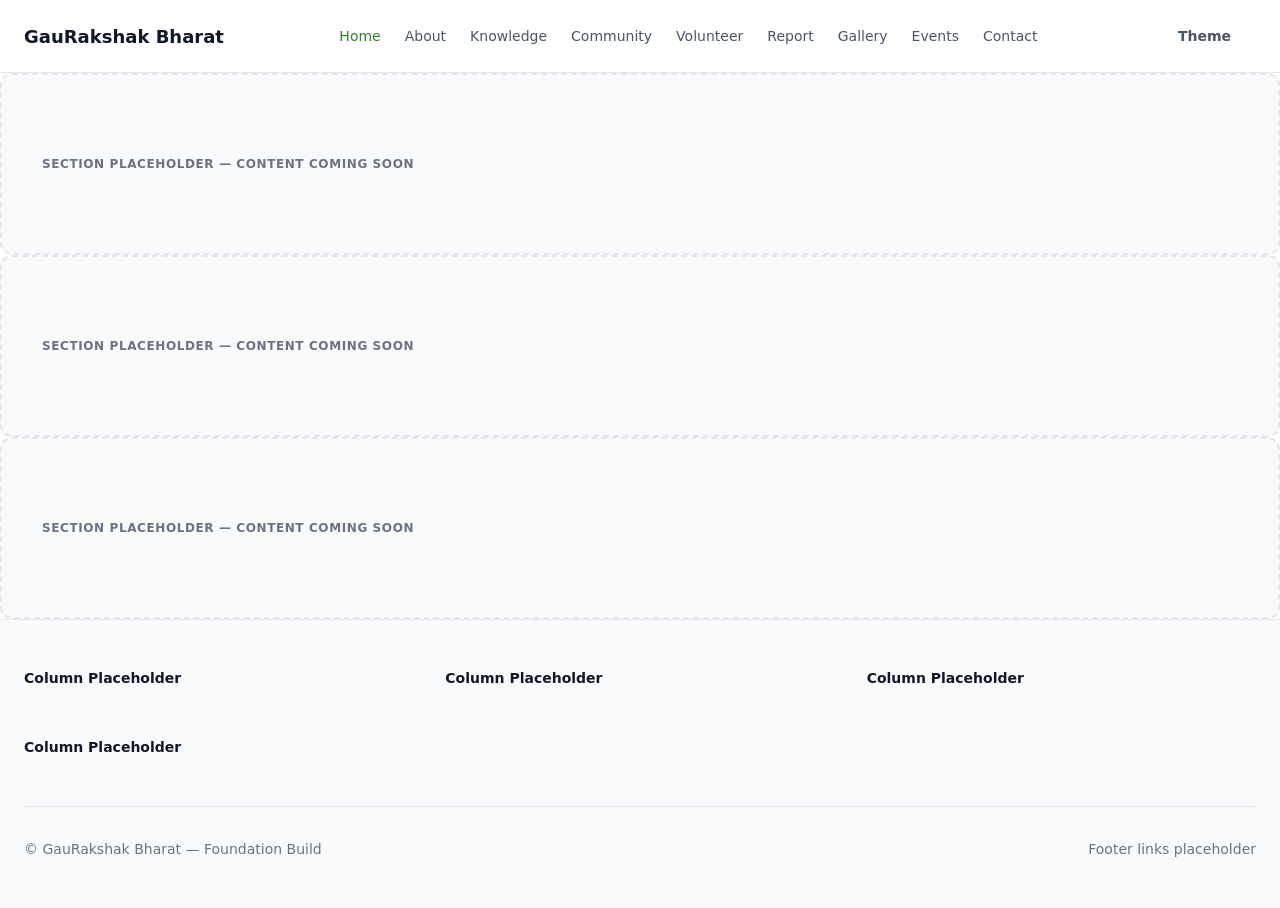
==== index.html @ 147551d5 "Initial project structure" ====
<!DOCTYPE html>
<html lang="en">
<head>
  <meta charset="UTF-8">
  <meta name="viewport" content="width=device-width, initial-scale=1.0">

  <!-- Primary SEO -->
  <title>GauRakshak Bharat — Cow Protection, Community &amp; Compassion</title>
  <meta name="description" content="GauRakshak Bharat is a community-driven initiative promoting cow protection, education, volunteer networks, rescue support, and environmental awareness across India.">
  <meta name="keywords" content="cow protection, gaushala, volunteer, community, rescue support, education, awareness, GauRakshak Bharat">
  <meta name="author" content="GauRakshak Bharat">
  <meta name="robots" content="index, follow">
  <link rel="canonical" href="https://gaurakshakbharat.org/">

  <!-- Open Graph -->
  <meta property="og:type" content="website">
  <meta property="og:title" content="GauRakshak Bharat — Cow Protection, Community &amp; Compassion">
  <meta property="og:description" content="Promoting compassion, education, lawful community support, and environmental awareness through cow protection and community building.">
  <meta property="og:url" content="https://gaurakshakbharat.org/">
  <meta property="og:site_name" content="GauRakshak Bharat">
  <meta property="og:locale" content="en_IN">

  <!-- Twitter Card -->
  <meta name="twitter:card" content="summary_large_image">
  <meta name="twitter:title" content="GauRakshak Bharat">
  <meta name="twitter:description" content="Cow protection, community building, volunteer networks, and education for a compassionate India.">

  <!-- Favicon Placeholder -->
  <link rel="icon" type="image/x-icon" href="assets/icons/favicon.ico">
  <link rel="apple-touch-icon" href="assets/icons/apple-touch-icon.png">

  <!-- Theme Color -->
  <meta name="theme-color" content="#4a9a38">

  <!-- Stylesheets — load in dependency order -->
  <link rel="stylesheet" href="css/variables.css">
  <link rel="stylesheet" href="css/style.css">
  <link rel="stylesheet" href="css/animations.css">
  <link rel="stylesheet" href="css/responsive.css">
</head>
<body>

  <!-- =============================================
       PAGE LOADER
       ============================================= -->
  <div id="page-loader" class="page-loader" role="status" aria-live="polite" aria-label="Page loading">
    <div class="page-loader__spinner" aria-hidden="true"></div>
    <span class="u-sr-only">Loading...</span>
  </div>

  <div class="page-wrapper">

    <!-- =============================================
         NAVBAR PLACEHOLDER
         Navigation links and branding added later
         ============================================= -->
    <header class="navbar" role="banner">
      <div class="container navbar__inner">

        <a href="index.html" class="navbar__brand" aria-label="GauRakshak Bharat — Home">
          GauRakshak Bharat
        </a>

        <nav class="navbar__nav" role="navigation" aria-label="Main navigation">
          <a href="index.html" class="navbar__link">Home</a>
          <a href="pages/about.html" class="navbar__link">About</a>
          <a href="pages/knowledge.html" class="navbar__link">Knowledge</a>
          <a href="pages/community.html" class="navbar__link">Community</a>
          <a href="pages/volunteer.html" class="navbar__link">Volunteer</a>
          <a href="pages/report.html" class="navbar__link">Report</a>
          <a href="pages/gallery.html" class="navbar__link">Gallery</a>
          <a href="pages/events.html" class="navbar__link">Events</a>
          <a href="pages/contact.html" class="navbar__link">Contact</a>
        </nav>

        <div class="navbar__actions">
          <button
            id="theme-toggle"
            class="btn btn--ghost"
            type="button"
            aria-label="Toggle dark mode"
            aria-pressed="false">
            Theme
          </button>
          <button
            class="navbar__toggle"
            type="button"
            aria-label="Toggle navigation menu"
            aria-expanded="false"
            aria-controls="main-nav">
            <span aria-hidden="true">☰</span>
          </button>
        </div>

      </div>
    </header>

    <!-- =============================================
         MAIN CONTENT
         Placeholder sections — content added later
         ============================================= -->
    <main id="main-content" class="main-content" role="main">

      <!-- Section Placeholder 01 -->
      <section
        class="section section--placeholder"
        id="section-01"
        aria-label="Section placeholder one"
        data-placeholder-label="Section Placeholder — Content Coming Soon">
      </section>

      <!-- Section Placeholder 02 -->
      <section
        class="section section--placeholder section--subtle"
        id="section-02"
        aria-label="Section placeholder two"
        data-placeholder-label="Section Placeholder — Content Coming Soon">
      </section>

      <!-- Section Placeholder 03 -->
      <section
        class="section section--placeholder"
        id="section-03"
        aria-label="Section placeholder three"
        data-placeholder-label="Section Placeholder — Content Coming Soon">
      </section>

    </main>

    <!-- =============================================
         FOOTER PLACEHOLDER
         Footer content and links added later
         ============================================= -->
    <footer class="footer" role="contentinfo">
      <div class="container footer__inner">

        <div class="footer__grid">
          <div class="footer__column" aria-label="Footer column placeholder one">
            <p class="footer__column-title">Column Placeholder</p>
          </div>
          <div class="footer__column" aria-label="Footer column placeholder two">
            <p class="footer__column-title">Column Placeholder</p>
          </div>
          <div class="footer__column" aria-label="Footer column placeholder three">
            <p class="footer__column-title">Column Placeholder</p>
          </div>
          <div class="footer__column" aria-label="Footer column placeholder four">
            <p class="footer__column-title">Column Placeholder</p>
          </div>
        </div>

        <div class="footer__bottom">
          <p>&copy; GauRakshak Bharat — Foundation Build</p>
          <p>Footer links placeholder</p>
        </div>

      </div>
    </footer>

  </div><!-- /.page-wrapper -->

  <!-- =============================================
       BACK TO TOP
       ============================================= -->
  <button
    id="back-to-top"
    class="back-to-top"
    type="button"
    aria-label="Back to top"
    title="Back to top">
    ↑
  </button>

  <!-- JavaScript — load in dependency order -->
  <script src="js/animations.js" defer></script>
  <script src="js/script.js" defer></script>
  <script src="js/ui.js" defer></script>

</body>
</html>
---- css/variables.css ----
/**
 * GauRakshak Bharat — Design Tokens
 * -----------------------------------
 * Central source of truth for colors, spacing, typography, and motion.
 * Update values here to theme the entire site consistently.
 */

:root {
  /* ============================================
     PRIMARY COLORS
     Core brand identity — earth, compassion, nature
     ============================================ */
  --color-primary-50: #f3f9f1;
  --color-primary-100: #e4f2df;
  --color-primary-200: #c8e5be;
  --color-primary-300: #9fd18f;
  --color-primary-400: #6fb85a;
  --color-primary-500: #4a9a38;
  --color-primary-600: #3a7c2c;
  --color-primary-700: #2f6325;
  --color-primary-800: #274f20;
  --color-primary-900: #1f401a;

  /* ============================================
     SECONDARY COLORS
     Supporting warmth — saffron, community, heritage
     ============================================ */
  --color-secondary-50: #fff8ed;
  --color-secondary-100: #ffefd4;
  --color-secondary-200: #ffdba8;
  --color-secondary-300: #ffc170;
  --color-secondary-400: #ff9f37;
  --color-secondary-500: #f5821f;
  --color-secondary-600: #d96512;
  --color-secondary-700: #b44d10;
  --color-secondary-800: #923d15;
  --color-secondary-900: #773415;

  /* ============================================
     ACCENT COLORS
     Highlights, CTAs, interactive emphasis
     ============================================ */
  --color-accent-50: #eefbf9;
  --color-accent-100: #d5f5f0;
  --color-accent-200: #aeeae1;
  --color-accent-300: #76d8cb;
  --color-accent-400: #3fbfb0;
  --color-accent-500: #24a396;
  --color-accent-600: #1b8279;
  --color-accent-700: #196863;
  --color-accent-800: #18534f;
  --color-accent-900: #174542;

  /* ============================================
     NEUTRAL COLORS
     Text, backgrounds, borders, surfaces
     ============================================ */
  --color-neutral-0: #ffffff;
  --color-neutral-50: #f9fafb;
  --color-neutral-100: #f3f4f6;
  --color-neutral-200: #e5e7eb;
  --color-neutral-300: #d1d5db;
  --color-neutral-400: #9ca3af;
  --color-neutral-500: #6b7280;
  --color-neutral-600: #4b5563;
  --color-neutral-700: #374151;
  --color-neutral-800: #1f2937;
  --color-neutral-900: #111827;
  --color-neutral-950: #0a0f14;

  /* ============================================
     SEMANTIC ALIASES (Light Theme)
     ============================================ */
  --color-bg: var(--color-neutral-0);
  --color-bg-subtle: var(--color-neutral-50);
  --color-bg-muted: var(--color-neutral-100);
  --color-surface: var(--color-neutral-0);
  --color-surface-elevated: var(--color-neutral-0);
  --color-text: var(--color-neutral-900);
  --color-text-muted: var(--color-neutral-600);
  --color-text-subtle: var(--color-neutral-500);
  --color-border: var(--color-neutral-200);
  --color-border-strong: var(--color-neutral-300);
  --color-link: var(--color-primary-600);
  --color-link-hover: var(--color-primary-700);

  /* ============================================
     SPACING VARIABLES
     Consistent rhythm across layout and components
     ============================================ */
  --space-0: 0;
  --space-1: 0.25rem;   /* 4px */
  --space-2: 0.5rem;    /* 8px */
  --space-3: 0.75rem;   /* 12px */
  --space-4: 1rem;      /* 16px */
  --space-5: 1.25rem;   /* 20px */
  --space-6: 1.5rem;    /* 24px */
  --space-8: 2rem;      /* 32px */
  --space-10: 2.5rem;   /* 40px */
  --space-12: 3rem;     /* 48px */
  --space-16: 4rem;     /* 64px */
  --space-20: 5rem;     /* 80px */
  --space-24: 6rem;     /* 96px */
  --space-32: 8rem;     /* 128px */

  /* Section vertical padding shorthand */
  --section-padding-y: var(--space-16);
  --section-padding-x: var(--space-6);

  /* ============================================
     BORDER RADIUS
     ============================================ */
  --radius-none: 0;
  --radius-sm: 0.25rem;   /* 4px */
  --radius-md: 0.5rem;    /* 8px */
  --radius-lg: 0.75rem;   /* 12px */
  --radius-xl: 1rem;      /* 16px */
  --radius-2xl: 1.5rem;   /* 24px */
  --radius-full: 9999px;

  /* ============================================
     SHADOWS
     ============================================ */
  --shadow-xs: 0 1px 2px 0 rgb(0 0 0 / 0.05);
  --shadow-sm: 0 1px 3px 0 rgb(0 0 0 / 0.1), 0 1px 2px -1px rgb(0 0 0 / 0.1);
  --shadow-md: 0 4px 6px -1px rgb(0 0 0 / 0.1), 0 2px 4px -2px rgb(0 0 0 / 0.1);
  --shadow-lg: 0 10px 15px -3px rgb(0 0 0 / 0.1), 0 4px 6px -4px rgb(0 0 0 / 0.1);
  --shadow-xl: 0 20px 25px -5px rgb(0 0 0 / 0.1), 0 8px 10px -6px rgb(0 0 0 / 0.1);
  --shadow-2xl: 0 25px 50px -12px rgb(0 0 0 / 0.25);
  --shadow-inner: inset 0 2px 4px 0 rgb(0 0 0 / 0.05);
  --shadow-glow-primary: 0 0 20px rgb(74 154 56 / 0.35);
  --shadow-glow-accent: 0 0 20px rgb(36 163 150 / 0.35);

  /* ============================================
     TRANSITIONS
     ============================================ */
  --transition-fast: 150ms ease;
  --transition-base: 250ms ease;
  --transition-slow: 400ms ease;
  --transition-slower: 600ms ease;
  --transition-bounce: 400ms cubic-bezier(0.34, 1.56, 0.64, 1);

  /* ============================================
     CONTAINER WIDTH
     ============================================ */
  --container-sm: 640px;
  --container-md: 768px;
  --container-lg: 1024px;
  --container-xl: 1280px;
  --container-2xl: 1440px;
  --container-max: var(--container-2xl);
  --container-padding: var(--space-6);

  /* ============================================
     TYPOGRAPHY SCALE
     ============================================ */
  --font-family-sans: "Segoe UI", system-ui, -apple-system, BlinkMacSystemFont, sans-serif;
  --font-family-serif: Georgia, "Times New Roman", serif;
  --font-family-mono: "Cascadia Code", "Consolas", monospace;

  --font-size-xs: 0.75rem;     /* 12px */
  --font-size-sm: 0.875rem;    /* 14px */
  --font-size-base: 1rem;      /* 16px */
  --font-size-lg: 1.125rem;    /* 18px */
  --font-size-xl: 1.25rem;     /* 20px */
  --font-size-2xl: 1.5rem;     /* 24px */
  --font-size-3xl: 1.875rem;   /* 30px */
  --font-size-4xl: 2.25rem;    /* 36px */
  --font-size-5xl: 3rem;       /* 48px */
  --font-size-6xl: 3.75rem;    /* 60px */

  --font-weight-normal: 400;
  --font-weight-medium: 500;
  --font-weight-semibold: 600;
  --font-weight-bold: 700;

  --line-height-tight: 1.25;
  --line-height-snug: 1.375;
  --line-height-normal: 1.5;
  --line-height-relaxed: 1.625;
  --line-height-loose: 2;

  --letter-spacing-tight: -0.025em;
  --letter-spacing-normal: 0;
  --letter-spacing-wide: 0.025em;
  --letter-spacing-wider: 0.05em;

  /* ============================================
     Z-INDEX SCALE
     ============================================ */
  --z-base: 0;
  --z-dropdown: 100;
  --z-sticky: 200;
  --z-fixed: 300;
  --z-modal-backdrop: 400;
  --z-modal: 500;
  --z-tooltip: 600;
  --z-loader: 900;

  /* ============================================
     GLASSMORPHISM
     ============================================ */
  --glass-bg: rgb(255 255 255 / 0.72);
  --glass-border: rgb(255 255 255 / 0.35);
  --glass-blur: 12px;
}

/* ============================================
   DARK THEME COLORS
   Applied via [data-theme="dark"] on <html>
   ============================================ */
[data-theme="dark"] {
  --color-bg: var(--color-neutral-950);
  --color-bg-subtle: var(--color-neutral-900);
  --color-bg-muted: var(--color-neutral-800);
  --color-surface: var(--color-neutral-900);
  --color-surface-elevated: var(--color-neutral-800);
  --color-text: var(--color-neutral-50);
  --color-text-muted: var(--color-neutral-400);
  --color-text-subtle: var(--color-neutral-500);
  --color-border: var(--color-neutral-700);
  --color-border-strong: var(--color-neutral-600);
  --color-link: var(--color-primary-400);
  --color-link-hover: var(--color-primary-300);

  --shadow-xs: 0 1px 2px 0 rgb(0 0 0 / 0.3);
  --shadow-sm: 0 1px 3px 0 rgb(0 0 0 / 0.4), 0 1px 2px -1px rgb(0 0 0 / 0.4);
  --shadow-md: 0 4px 6px -1px rgb(0 0 0 / 0.4), 0 2px 4px -2px rgb(0 0 0 / 0.4);
  --shadow-lg: 0 10px 15px -3px rgb(0 0 0 / 0.4), 0 4px 6px -4px rgb(0 0 0 / 0.4);
  --shadow-xl: 0 20px 25px -5px rgb(0 0 0 / 0.5), 0 8px 10px -6px rgb(0 0 0 / 0.5);
  --shadow-2xl: 0 25px 50px -12px rgb(0 0 0 / 0.6);

  --glass-bg: rgb(17 24 39 / 0.72);
  --glass-border: rgb(255 255 255 / 0.08);
}
---- css/style.css ----
/**
 * GauRakshak Bharat — Core Styles
 * ---------------------------------
 * Global layout, typography, components, and utility classes.
 * Depends on: variables.css
 */

/* ============================================
   GLOBAL RESET
   Modern, minimal reset for consistent baseline
   ============================================ */
*,
*::before,
*::after {
  box-sizing: border-box;
  margin: 0;
  padding: 0;
}

html {
  scroll-behavior: smooth;
  -webkit-text-size-adjust: 100%;
  text-size-adjust: 100%;
}

body {
  min-height: 100vh;
  overflow-x: hidden;
}

img,
picture,
video,
canvas,
svg {
  display: block;
  max-width: 100%;
  height: auto;
}

input,
button,
textarea,
select {
  font: inherit;
  color: inherit;
}

button {
  cursor: pointer;
  background: none;
  border: none;
}

a {
  color: var(--color-link);
  text-decoration: none;
  transition: color var(--transition-fast);
}

a:hover {
  color: var(--color-link-hover);
}

ul,
ol {
  list-style: none;
}

h1,
h2,
h3,
h4,
h5,
h6 {
  overflow-wrap: break-word;
}

p {
  overflow-wrap: break-word;
}

/* ============================================
   BODY STYLING
   ============================================ */
body {
  font-family: var(--font-family-sans);
  font-size: var(--font-size-base);
  font-weight: var(--font-weight-normal);
  line-height: var(--line-height-normal);
  color: var(--color-text);
  background-color: var(--color-bg);
  -webkit-font-smoothing: antialiased;
  -moz-osx-font-smoothing: grayscale;
}

/* Prevent scroll while page loader is active */
body.is-loading {
  overflow: hidden;
}

/* ============================================
   TYPOGRAPHY
   ============================================ */
h1,
.text-h1 {
  font-size: var(--font-size-5xl);
  font-weight: var(--font-weight-bold);
  line-height: var(--line-height-tight);
  letter-spacing: var(--letter-spacing-tight);
}

h2,
.text-h2 {
  font-size: var(--font-size-4xl);
  font-weight: var(--font-weight-bold);
  line-height: var(--line-height-tight);
}

h3,
.text-h3 {
  font-size: var(--font-size-3xl);
  font-weight: var(--font-weight-semibold);
  line-height: var(--line-height-snug);
}

h4,
.text-h4 {
  font-size: var(--font-size-2xl);
  font-weight: var(--font-weight-semibold);
  line-height: var(--line-height-snug);
}

h5,
.text-h5 {
  font-size: var(--font-size-xl);
  font-weight: var(--font-weight-medium);
  line-height: var(--line-height-normal);
}

h6,
.text-h6 {
  font-size: var(--font-size-lg);
  font-weight: var(--font-weight-medium);
  line-height: var(--line-height-normal);
}

.text-body {
  font-size: var(--font-size-base);
  line-height: var(--line-height-relaxed);
  color: var(--color-text-muted);
}

.text-small {
  font-size: var(--font-size-sm);
  line-height: var(--line-height-normal);
  color: var(--color-text-subtle);
}

.text-label {
  font-size: var(--font-size-xs);
  font-weight: var(--font-weight-semibold);
  letter-spacing: var(--letter-spacing-wider);
  text-transform: uppercase;
  color: var(--color-text-subtle);
}

/* ============================================
   BUTTONS
   Base button system — extend with modifiers
   ============================================ */
.btn {
  display: inline-flex;
  align-items: center;
  justify-content: center;
  gap: var(--space-2);
  padding: var(--space-3) var(--space-6);
  font-size: var(--font-size-sm);
  font-weight: var(--font-weight-semibold);
  line-height: 1;
  border-radius: var(--radius-lg);
  border: 1px solid transparent;
  transition:
    background-color var(--transition-base),
    color var(--transition-base),
    border-color var(--transition-base),
    box-shadow var(--transition-base),
    transform var(--transition-base);
  white-space: nowrap;
}

.btn:focus-visible {
  outline: 2px solid var(--color-accent-500);
  outline-offset: 2px;
}

.btn--primary {
  background-color: var(--color-primary-600);
  color: var(--color-neutral-0);
}

.btn--primary:hover {
  background-color: var(--color-primary-700);
}

.btn--secondary {
  background-color: var(--color-secondary-500);
  color: var(--color-neutral-0);
}

.btn--secondary:hover {
  background-color: var(--color-secondary-600);
}

.btn--outline {
  background-color: transparent;
  border-color: var(--color-border-strong);
  color: var(--color-text);
}

.btn--outline:hover {
  border-color: var(--color-primary-500);
  color: var(--color-primary-600);
}

.btn--ghost {
  background-color: transparent;
  color: var(--color-text-muted);
}

.btn--ghost:hover {
  background-color: var(--color-bg-muted);
  color: var(--color-text);
}

/* ============================================
   CONTAINERS
   ============================================ */
.container {
  width: 100%;
  max-width: var(--container-max);
  margin-inline: auto;
  padding-inline: var(--container-padding);
}

.container--sm {
  max-width: var(--container-sm);
}

.container--md {
  max-width: var(--container-md);
}

.container--lg {
  max-width: var(--container-lg);
}

.container--xl {
  max-width: var(--container-xl);
}

/* ============================================
   CARDS
   Structural card shell — content added later
   ============================================ */
.card {
  background-color: var(--color-surface);
  border: 1px solid var(--color-border);
  border-radius: var(--radius-xl);
  box-shadow: var(--shadow-sm);
  overflow: hidden;
  transition:
    box-shadow var(--transition-base),
    transform var(--transition-base),
    border-color var(--transition-base);
}

.card__body {
  padding: var(--space-6);
}

.card__header {
  padding: var(--space-6);
  padding-bottom: 0;
}

.card__footer {
  padding: var(--space-6);
  padding-top: 0;
}

/* ============================================
   GRID
   Flexible layout grid system
   ============================================ */
.grid {
  display: grid;
  gap: var(--space-6);
}

.grid--2 {
  grid-template-columns: repeat(2, 1fr);
}

.grid--3 {
  grid-template-columns: repeat(3, 1fr);
}

.grid--4 {
  grid-template-columns: repeat(4, 1fr);
}

.grid--auto {
  grid-template-columns: repeat(auto-fit, minmax(280px, 1fr));
}

/* ============================================
   UTILITY CLASSES
   ============================================ */

/* Display */
.u-hidden {
  display: none !important;
}

.u-block {
  display: block;
}

.u-flex {
  display: flex;
}

.u-inline-flex {
  display: inline-flex;
}

.u-grid {
  display: grid;
}

/* Flex helpers */
.u-flex-center {
  display: flex;
  align-items: center;
  justify-content: center;
}

.u-flex-between {
  display: flex;
  align-items: center;
  justify-content: space-between;
}

.u-flex-col {
  flex-direction: column;
}

/* Spacing */
.u-gap-2 { gap: var(--space-2); }
.u-gap-4 { gap: var(--space-4); }
.u-gap-6 { gap: var(--space-6); }
.u-gap-8 { gap: var(--space-8); }

.u-mt-4 { margin-top: var(--space-4); }
.u-mt-6 { margin-top: var(--space-6); }
.u-mt-8 { margin-top: var(--space-8); }
.u-mb-4 { margin-bottom: var(--space-4); }
.u-mb-6 { margin-bottom: var(--space-6); }
.u-mb-8 { margin-bottom: var(--space-8); }

.u-p-4 { padding: var(--space-4); }
.u-p-6 { padding: var(--space-6); }
.u-p-8 { padding: var(--space-8); }

/* Text alignment */
.u-text-center { text-align: center; }
.u-text-left { text-align: left; }
.u-text-right { text-align: right; }

/* Visibility */
.u-sr-only {
  position: absolute;
  width: 1px;
  height: 1px;
  padding: 0;
  margin: -1px;
  overflow: hidden;
  clip: rect(0, 0, 0, 0);
  white-space: nowrap;
  border: 0;
}

/* Width */
.u-w-full { width: 100%; }
.u-max-w-full { max-width: 100%; }

/* ============================================
   GLASSMORPHISM CLASSES
   ============================================ */
.glass {
  background: var(--glass-bg);
  backdrop-filter: blur(var(--glass-blur));
  -webkit-backdrop-filter: blur(var(--glass-blur));
  border: 1px solid var(--glass-border);
}

.glass--subtle {
  background: rgb(255 255 255 / 0.45);
  backdrop-filter: blur(8px);
  -webkit-backdrop-filter: blur(8px);
}

[data-theme="dark"] .glass--subtle {
  background: rgb(17 24 39 / 0.45);
}

.glass--strong {
  background: rgb(255 255 255 / 0.85);
  backdrop-filter: blur(16px);
  -webkit-backdrop-filter: blur(16px);
}

[data-theme="dark"] .glass--strong {
  background: rgb(17 24 39 / 0.85);
}

/* ============================================
   SECTION STYLING
   Reusable page section wrappers
   ============================================ */
.section {
  padding-block: var(--section-padding-y);
  padding-inline: var(--section-padding-x);
}

.section--subtle {
  background-color: var(--color-bg-subtle);
}

.section--muted {
  background-color: var(--color-bg-muted);
}

.section__header {
  margin-bottom: var(--space-10);
}

.section__title {
  margin-bottom: var(--space-4);
}

.section__subtitle {
  max-width: 640px;
  color: var(--color-text-muted);
}

/* Placeholder section — marks future content areas */
.section--placeholder {
  min-height: 120px;
  border: 2px dashed var(--color-border);
  border-radius: var(--radius-lg);
  background-color: var(--color-bg-subtle);
}

.section--placeholder::before {
  content: attr(data-placeholder-label);
  display: block;
  padding: var(--space-4);
  font-size: var(--font-size-xs);
  font-weight: var(--font-weight-semibold);
  letter-spacing: var(--letter-spacing-wider);
  text-transform: uppercase;
  color: var(--color-text-subtle);
}

/* ============================================
   NAVBAR PLACEHOLDER
   Structural shell — navigation content added later
   ============================================ */
.navbar {
  position: sticky;
  top: 0;
  z-index: var(--z-sticky);
  width: 100%;
  border-bottom: 1px solid var(--color-border);
  background-color: var(--color-surface);
}

.navbar__inner {
  display: flex;
  align-items: center;
  justify-content: space-between;
  min-height: 72px;
  gap: var(--space-4);
}

.navbar__brand {
  font-size: var(--font-size-lg);
  font-weight: var(--font-weight-bold);
  color: var(--color-text);
}

.navbar__nav {
  display: flex;
  align-items: center;
  gap: var(--space-6);
}

.navbar__link {
  font-size: var(--font-size-sm);
  font-weight: var(--font-weight-medium);
  color: var(--color-text-muted);
  transition: color var(--transition-fast);
}

.navbar__link:hover,
.navbar__link.is-active {
  color: var(--color-primary-600);
}

.navbar__actions {
  display: flex;
  align-items: center;
  gap: var(--space-3);
}

/* Mobile menu toggle — wired in ui.js later */
.navbar__toggle {
  display: none;
  padding: var(--space-2);
  border-radius: var(--radius-md);
  color: var(--color-text);
}

.navbar__toggle:hover {
  background-color: var(--color-bg-muted);
}

/* ============================================
   FOOTER PLACEHOLDER
   Structural shell — footer content added later
   ============================================ */
.footer {
  border-top: 1px solid var(--color-border);
  background-color: var(--color-bg-subtle);
  padding-block: var(--space-12);
}

.footer__inner {
  display: flex;
  flex-direction: column;
  gap: var(--space-8);
}

.footer__grid {
  display: grid;
  grid-template-columns: repeat(4, 1fr);
  gap: var(--space-8);
}

.footer__column-title {
  font-size: var(--font-size-sm);
  font-weight: var(--font-weight-semibold);
  margin-bottom: var(--space-4);
  color: var(--color-text);
}

.footer__link {
  display: block;
  font-size: var(--font-size-sm);
  color: var(--color-text-muted);
  padding-block: var(--space-1);
}

.footer__link:hover {
  color: var(--color-primary-600);
}

.footer__bottom {
  display: flex;
  align-items: center;
  justify-content: space-between;
  gap: var(--space-4);
  padding-top: var(--space-8);
  border-top: 1px solid var(--color-border);
  font-size: var(--font-size-sm);
  color: var(--color-text-subtle);
}

/* ============================================
   PAGE LOADER PLACEHOLDER
   ============================================ */
.page-loader {
  position: fixed;
  inset: 0;
  z-index: var(--z-loader);
  display: flex;
  align-items: center;
  justify-content: center;
  background-color: var(--color-bg);
  transition: opacity var(--transition-slow), visibility var(--transition-slow);
}

.page-loader.is-hidden {
  opacity: 0;
  visibility: hidden;
  pointer-events: none;
}

.page-loader__spinner {
  width: 40px;
  height: 40px;
  border: 3px solid var(--color-border);
  border-top-color: var(--color-primary-500);
  border-radius: var(--radius-full);
  animation: spin 0.8s linear infinite;
}

@keyframes spin {
  to {
    transform: rotate(360deg);
  }
}

/* ============================================
   BACK TO TOP PLACEHOLDER
   ============================================ */
.back-to-top {
  position: fixed;
  bottom: var(--space-6);
  right: var(--space-6);
  z-index: var(--z-fixed);
  display: flex;
  align-items: center;
  justify-content: center;
  width: 44px;
  height: 44px;
  border-radius: var(--radius-full);
  background-color: var(--color-primary-600);
  color: var(--color-neutral-0);
  box-shadow: var(--shadow-lg);
  opacity: 0;
  visibility: hidden;
  transform: translateY(12px);
  transition:
    opacity var(--transition-base),
    visibility var(--transition-base),
    transform var(--transition-base),
    background-color var(--transition-base);
}

.back-to-top.is-visible {
  opacity: 1;
  visibility: visible;
  transform: translateY(0);
}

.back-to-top:hover {
  background-color: var(--color-primary-700);
}

.back-to-top:focus-visible {
  outline: 2px solid var(--color-accent-500);
  outline-offset: 2px;
}

/* ============================================
   MAIN CONTENT WRAPPER
   ============================================ */
.main-content {
  flex: 1;
  width: 100%;
}

.page-wrapper {
  display: flex;
  flex-direction: column;
  min-height: 100vh;
}
---- css/animations.css ----
/**
 * GauRakshak Bharat — Animations
 * --------------------------------
 * Reusable keyframe animations and animation utility classes.
 * Use with [data-animate] attributes — wired in animations.js.
 */

/* ============================================
   KEYFRAME DEFINITIONS
   ============================================ */

/* Fade Up */
@keyframes fadeUp {
  from {
    opacity: 0;
    transform: translateY(24px);
  }
  to {
    opacity: 1;
    transform: translateY(0);
  }
}

/* Fade Down */
@keyframes fadeDown {
  from {
    opacity: 0;
    transform: translateY(-24px);
  }
  to {
    opacity: 1;
    transform: translateY(0);
  }
}

/* Fade Left */
@keyframes fadeLeft {
  from {
    opacity: 0;
    transform: translateX(24px);
  }
  to {
    opacity: 1;
    transform: translateX(0);
  }
}

/* Fade Right */
@keyframes fadeRight {
  from {
    opacity: 0;
    transform: translateX(-24px);
  }
  to {
    opacity: 1;
    transform: translateX(0);
  }
}

/* Scale */
@keyframes scaleIn {
  from {
    opacity: 0;
    transform: scale(0.85);
  }
  to {
    opacity: 1;
    transform: scale(1);
  }
}

/* Rotate */
@keyframes rotate {
  from {
    transform: rotate(0deg);
  }
  to {
    transform: rotate(360deg);
  }
}

/* Floating */
@keyframes floating {
  0%,
  100% {
    transform: translateY(0);
  }
  50% {
    transform: translateY(-10px);
  }
}

/* Pulse */
@keyframes pulse {
  0%,
  100% {
    opacity: 1;
    transform: scale(1);
  }
  50% {
    opacity: 0.85;
    transform: scale(1.04);
  }
}

/* Glow */
@keyframes glow {
  0%,
  100% {
    box-shadow: 0 0 5px rgb(74 154 56 / 0.3);
  }
  50% {
    box-shadow: 0 0 20px rgb(74 154 56 / 0.6), 0 0 40px rgb(74 154 56 / 0.2);
  }
}

/* Gradient Animation */
@keyframes gradientShift {
  0% {
    background-position: 0% 50%;
  }
  50% {
    background-position: 100% 50%;
  }
  100% {
    background-position: 0% 50%;
  }
}

/* Shimmer */
@keyframes shimmer {
  0% {
    background-position: -200% 0;
  }
  100% {
    background-position: 200% 0;
  }
}

/* Ripple */
@keyframes ripple {
  0% {
    transform: scale(0);
    opacity: 0.6;
  }
  100% {
    transform: scale(2.5);
    opacity: 0;
  }
}

/* Hero Animation — subtle entrance for future hero blocks */
@keyframes heroReveal {
  from {
    opacity: 0;
    transform: translateY(40px) scale(0.98);
  }
  to {
    opacity: 1;
    transform: translateY(0) scale(1);
  }
}

/* ============================================
   ANIMATION UTILITY CLASSES
   Apply directly or via data-animate attribute
   ============================================ */

.animate-fade-up {
  animation: fadeUp var(--transition-slower) ease forwards;
}

.animate-fade-down {
  animation: fadeDown var(--transition-slower) ease forwards;
}

.animate-fade-left {
  animation: fadeLeft var(--transition-slower) ease forwards;
}

.animate-fade-right {
  animation: fadeRight var(--transition-slower) ease forwards;
}

.animate-scale {
  animation: scaleIn var(--transition-slower) ease forwards;
}

.animate-rotate {
  animation: rotate 2s linear infinite;
}

.animate-floating {
  animation: floating 3s ease-in-out infinite;
}

.animate-pulse {
  animation: pulse 2s ease-in-out infinite;
}

.animate-glow {
  animation: glow 2s ease-in-out infinite;
}

.animate-gradient {
  background-size: 200% 200%;
  animation: gradientShift 4s ease infinite;
}

.animate-shimmer {
  background: linear-gradient(
    90deg,
    var(--color-bg-muted) 25%,
    var(--color-neutral-200) 50%,
    var(--color-bg-muted) 75%
  );
  background-size: 200% 100%;
  animation: shimmer 1.5s ease-in-out infinite;
}

.animate-hero {
  animation: heroReveal 0.8s ease forwards;
}

/* ============================================
   SCROLL-TRIGGERED STATE
   Elements start hidden; JS adds .is-visible
   ============================================ */
[data-animate] {
  opacity: 0;
}

[data-animate].is-visible {
  opacity: 1;
}

[data-animate="fade-up"].is-visible {
  animation: fadeUp var(--transition-slower) ease forwards;
}

[data-animate="fade-down"].is-visible {
  animation: fadeDown var(--transition-slower) ease forwards;
}

[data-animate="fade-left"].is-visible {
  animation: fadeLeft var(--transition-slower) ease forwards;
}

[data-animate="fade-right"].is-visible {
  animation: fadeRight var(--transition-slower) ease forwards;
}

[data-animate="scale"].is-visible {
  animation: scaleIn var(--transition-slower) ease forwards;
}

/* Stagger delay helpers */
[data-animate-delay="1"] { animation-delay: 0.1s; }
[data-animate-delay="2"] { animation-delay: 0.2s; }
[data-animate-delay="3"] { animation-delay: 0.3s; }
[data-animate-delay="4"] { animation-delay: 0.4s; }
[data-animate-delay="5"] { animation-delay: 0.5s; }

/* ============================================
   HOVER INTERACTIONS
   ============================================ */

/* Hover Lift */
.hover-lift {
  transition:
    transform var(--transition-base),
    box-shadow var(--transition-base);
}

.hover-lift:hover {
  transform: translateY(-4px);
  box-shadow: var(--shadow-lg);
}

/* Card Hover */
.card-hover {
  transition:
    transform var(--transition-base),
    box-shadow var(--transition-base),
    border-color var(--transition-base);
}

.card-hover:hover {
  transform: translateY(-6px);
  box-shadow: var(--shadow-xl);
  border-color: var(--color-primary-300);
}

/* Button Hover — enhanced lift and glow */
.btn-hover {
  position: relative;
  overflow: hidden;
  transition:
    transform var(--transition-base),
    box-shadow var(--transition-base);
}

.btn-hover:hover {
  transform: translateY(-2px);
  box-shadow: var(--shadow-glow-primary);
}

.btn-hover:active {
  transform: translateY(0);
}

/* Ripple effect container */
.ripple-container {
  position: relative;
  overflow: hidden;
}

.ripple-container .ripple-effect {
  position: absolute;
  border-radius: var(--radius-full);
  background-color: rgb(255 255 255 / 0.4);
  pointer-events: none;
  animation: ripple 0.6s ease-out forwards;
}

/* Reduced motion — respect user preferences */
@media (prefers-reduced-motion: reduce) {
  *,
  *::before,
  *::after {
    animation-duration: 0.01ms !important;
    animation-iteration-count: 1 !important;
    transition-duration: 0.01ms !important;
    scroll-behavior: auto !important;
  }

  [data-animate] {
    opacity: 1;
  }
}
---- css/responsive.css ----
/**
 * GauRakshak Bharat — Responsive Styles
 * ---------------------------------------
 * Breakpoint-specific layout adjustments.
 * Load after style.css. No horizontal scrolling.
 *
 * Breakpoints:
 *   Desktop      ≥ 1440px
 *   Laptop       1024px – 1439px
 *   Tablet       768px – 1023px
 *   Mobile       480px – 767px
 *   Small Mobile ≤ 479px
 */

/* ============================================
   GLOBAL OVERFLOW GUARD
   ============================================ */
html,
body {
  max-width: 100vw;
  overflow-x: hidden;
}

img,
video,
iframe,
table {
  max-width: 100%;
}

/* Prevent long words from causing horizontal scroll */
.container,
.section,
.navbar__inner,
.footer__inner {
  min-width: 0;
}

/* ============================================
   DESKTOP — Large screens (≥ 1440px)
   Default styles in style.css apply here.
   ============================================ */
@media (min-width: 1440px) {
  :root {
    --section-padding-y: var(--space-24);
    --container-padding: var(--space-8);
  }

  h1,
  .text-h1 {
    font-size: var(--font-size-6xl);
  }
}

/* ============================================
   LAPTOP — 1024px to 1439px
   ============================================ */
@media (max-width: 1439px) {
  :root {
    --section-padding-y: var(--space-16);
    --container-max: var(--container-xl);
  }

  .footer__grid {
    grid-template-columns: repeat(3, 1fr);
  }
}

@media (max-width: 1199px) {
  .grid--4 {
    grid-template-columns: repeat(3, 1fr);
  }
}

/* ============================================
   TABLET — 768px to 1023px
   ============================================ */
@media (max-width: 1023px) {
  :root {
    --section-padding-y: var(--space-12);
    --container-padding: var(--space-5);
  }

  h1,
  .text-h1 {
    font-size: var(--font-size-4xl);
  }

  h2,
  .text-h2 {
    font-size: var(--font-size-3xl);
  }

  /* Grid collapses to 2 columns */
  .grid--3,
  .grid--4 {
    grid-template-columns: repeat(2, 1fr);
  }

  .footer__grid {
    grid-template-columns: repeat(2, 1fr);
  }

  /* Navbar — show mobile toggle, hide desktop nav */
  .navbar__toggle {
    display: flex;
  }

  .navbar__nav {
    display: none;
  }

  .navbar__nav.is-open {
    display: flex;
    flex-direction: column;
    position: absolute;
    top: 100%;
    left: 0;
    right: 0;
    padding: var(--space-4) var(--space-6);
    background-color: var(--color-surface);
    border-bottom: 1px solid var(--color-border);
    box-shadow: var(--shadow-md);
  }
}

/* ============================================
   MOBILE — 480px to 767px
   ============================================ */
@media (max-width: 767px) {
  :root {
    --section-padding-y: var(--space-10);
    --container-padding: var(--space-4);
  }

  h1,
  .text-h1 {
    font-size: var(--font-size-3xl);
  }

  h2,
  .text-h2 {
    font-size: var(--font-size-2xl);
  }

  h3,
  .text-h3 {
    font-size: var(--font-size-xl);
  }

  /* All grids collapse to single column */
  .grid--2,
  .grid--3,
  .grid--4,
  .grid--auto {
    grid-template-columns: 1fr;
  }

  .footer__grid {
    grid-template-columns: 1fr;
    gap: var(--space-6);
  }

  .footer__bottom {
    flex-direction: column;
    align-items: flex-start;
    text-align: left;
  }

  .navbar__inner {
    min-height: 64px;
  }

  .navbar__actions .btn {
    display: none;
  }

  .back-to-top {
    bottom: var(--space-4);
    right: var(--space-4);
    width: 40px;
    height: 40px;
  }

  .section__header {
    margin-bottom: var(--space-6);
  }
}

/* ============================================
   SMALL MOBILE — ≤ 479px
   ============================================ */
@media (max-width: 479px) {
  :root {
    --section-padding-y: var(--space-8);
    --container-padding: var(--space-3);
    --font-size-base: 0.9375rem; /* 15px — slightly smaller for tiny screens */
  }

  h1,
  .text-h1 {
    font-size: var(--font-size-2xl);
  }

  .btn {
    width: 100%;
    justify-content: center;
  }

  .navbar__brand {
    font-size: var(--font-size-base);
  }

  .card__body,
  .card__header,
  .card__footer {
    padding: var(--space-4);
  }

  .section--placeholder {
    min-height: 80px;
  }
}

/* ============================================
   TOUCH DEVICE OPTIMIZATIONS
   ============================================ */
@media (hover: none) and (pointer: coarse) {
  .hover-lift:hover,
  .card-hover:hover,
  .btn-hover:hover {
    transform: none;
  }

  .btn,
  .navbar__link,
  .footer__link {
    min-height: 44px;
    display: inline-flex;
    align-items: center;
  }
}

/* ============================================
   LANDSCAPE MOBILE
   ============================================ */
@media (max-height: 500px) and (orientation: landscape) {
  :root {
    --section-padding-y: var(--space-8);
  }

  .navbar__inner {
    min-height: 56px;
  }
}
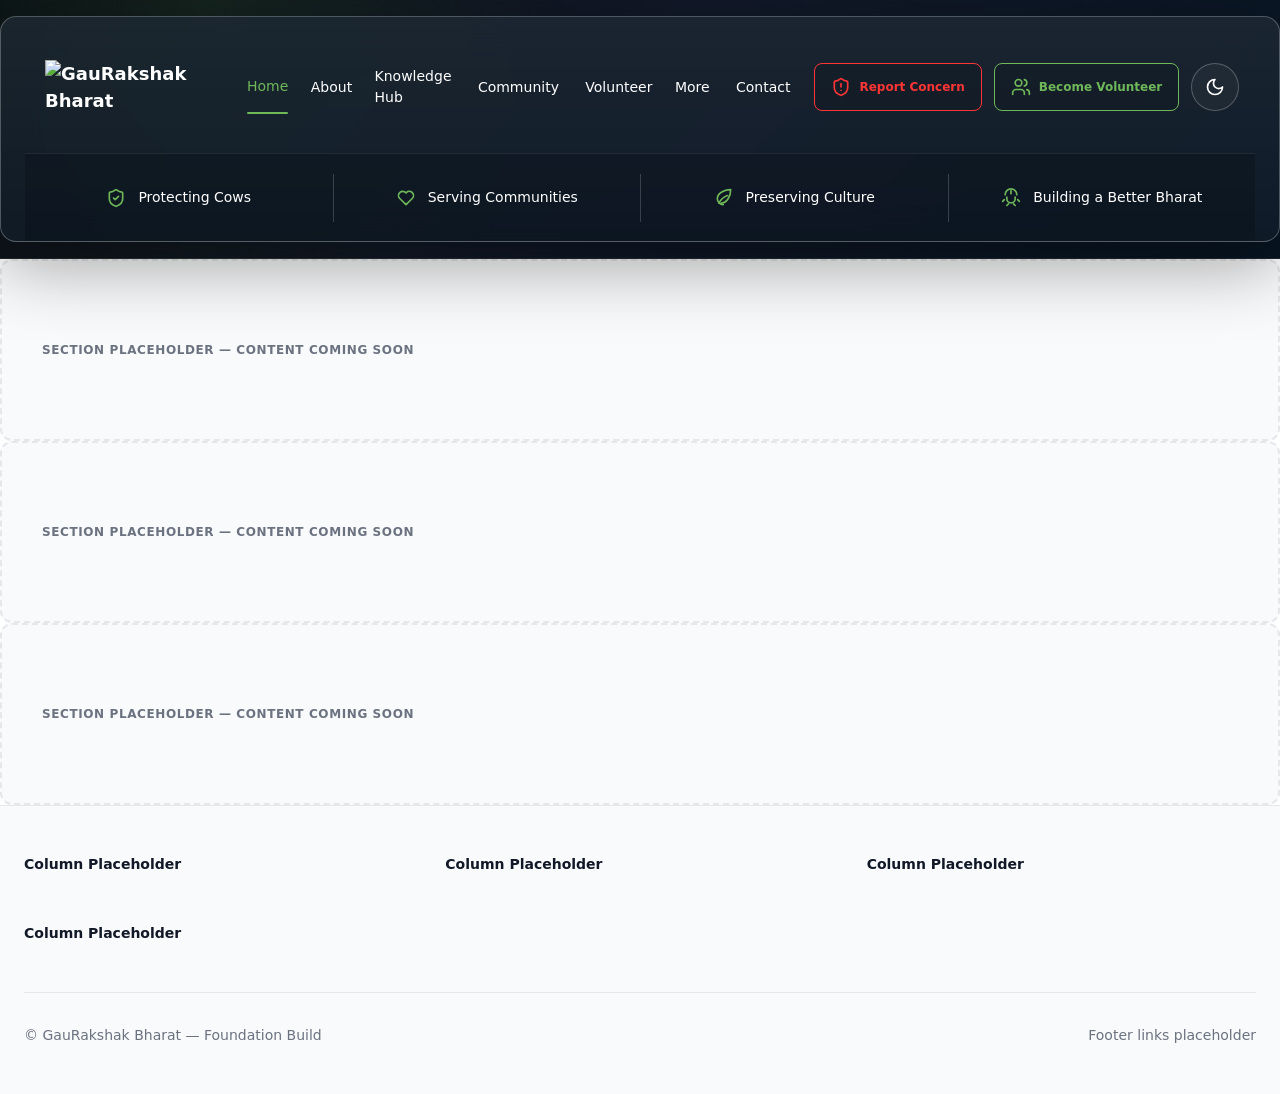
==== commit acf76668: "Navbar implementation progress and updated official logos" ====
--- a/index.html
+++ b/index.html
@@ -51,47 +51,142 @@
   <div class="page-wrapper">
 
     <!-- =============================================
-         NAVBAR PLACEHOLDER
-         Navigation links and branding added later
+         HOMEPAGE NAVIGATION
          ============================================= -->
     <header class="navbar" role="banner">
-      <div class="container navbar__inner">
-
-        <a href="index.html" class="navbar__brand" aria-label="GauRakshak Bharat — Home">
-          GauRakshak Bharat
-        </a>
-
-        <nav class="navbar__nav" role="navigation" aria-label="Main navigation">
-          <a href="index.html" class="navbar__link">Home</a>
-          <a href="pages/about.html" class="navbar__link">About</a>
-          <a href="pages/knowledge.html" class="navbar__link">Knowledge</a>
-          <a href="pages/community.html" class="navbar__link">Community</a>
-          <a href="pages/volunteer.html" class="navbar__link">Volunteer</a>
-          <a href="pages/report.html" class="navbar__link">Report</a>
-          <a href="pages/gallery.html" class="navbar__link">Gallery</a>
-          <a href="pages/events.html" class="navbar__link">Events</a>
-          <a href="pages/contact.html" class="navbar__link">Contact</a>
-        </nav>
-
-        <div class="navbar__actions">
-          <button
-            id="theme-toggle"
-            class="btn btn--ghost"
-            type="button"
-            aria-label="Toggle dark mode"
-            aria-pressed="false">
-            Theme
-          </button>
+      <div class="container navbar__shell">
+        <div class="navbar__inner">
           <button
             class="navbar__toggle"
             type="button"
-            aria-label="Toggle navigation menu"
+            aria-label="Open navigation menu"
             aria-expanded="false"
-            aria-controls="main-nav">
-            <span aria-hidden="true">☰</span>
+            aria-controls="mobile-nav">
+            <svg class="icon" viewBox="0 0 24 24" aria-hidden="true">
+              <path d="M4 6h16M4 12h16M4 18h16"></path>
+            </svg>
           </button>
-        </div>
-
+
+        <a href="index.html" class="navbar__brand" aria-label="GauRakshak Bharat — Home">
+          <img src="assets/icons/logo.png" alt="GauRakshak Bharat" class="navbar__logo">
+        </a>
+
+          <nav class="navbar__nav" id="main-nav" role="navigation" aria-label="Main navigation">
+            <a href="index.html" class="navbar__link is-active">Home</a>
+            <a href="pages/about.html" class="navbar__link">About</a>
+            <a href="pages/knowledge.html" class="navbar__link navbar__link--has-icon">
+              Knowledge Hub
+              <svg class="icon icon--chevron" viewBox="0 0 24 24" aria-hidden="true">
+                <path d="m6 9 6 6 6-6"></path>
+              </svg>
+            </a>
+            <a href="pages/community.html" class="navbar__link navbar__link--has-icon">
+              Community
+              <svg class="icon icon--chevron" viewBox="0 0 24 24" aria-hidden="true">
+                <path d="m6 9 6 6 6-6"></path>
+              </svg>
+            </a>
+            <a href="pages/volunteer.html" class="navbar__link">Volunteer</a>
+            <div class="navbar__item navbar__item--dropdown">
+              <button class="navbar__link navbar__link--button navbar__link--has-icon" type="button" aria-expanded="false" aria-haspopup="true">
+                More
+                <svg class="icon icon--chevron" viewBox="0 0 24 24" aria-hidden="true">
+                  <path d="m6 9 6 6 6-6"></path>
+                </svg>
+              </button>
+              <div class="navbar__dropdown" role="menu" aria-label="More pages">
+                <a href="pages/events.html" class="navbar__dropdown-link" role="menuitem">
+                  <svg class="icon" viewBox="0 0 24 24" aria-hidden="true">
+                    <path d="M8 2v4M16 2v4M3 10h18"></path>
+                    <rect x="3" y="4" width="18" height="18" rx="2"></rect>
+                  </svg>
+                  Events
+                </a>
+                <a href="pages/gallery.html" class="navbar__dropdown-link" role="menuitem">
+                  <svg class="icon" viewBox="0 0 24 24" aria-hidden="true">
+                    <rect x="3" y="3" width="18" height="18" rx="2"></rect>
+                    <circle cx="9" cy="9" r="2"></circle>
+                    <path d="m21 15-3.1-3.1a2 2 0 0 0-2.8 0L6 21"></path>
+                  </svg>
+                  Gallery
+                </a>
+                <a href="pages/report.html" class="navbar__dropdown-link" role="menuitem">
+                  <svg class="icon" viewBox="0 0 24 24" aria-hidden="true">
+                    <path d="M20 13c0 5-3.5 7.5-7.66 8.95a1 1 0 0 1-.67-.01C7.5 20.5 4 18 4 13V6a1 1 0 0 1 1-1c2 0 4.5-1.2 6.24-2.72a1.17 1.17 0 0 1 1.52 0C14.51 3.81 17 5 19 5a1 1 0 0 1 1 1z"></path>
+                    <path d="M12 8v4M12 16h.01"></path>
+                  </svg>
+                  Report Concerns
+                </a>
+              </div>
+            </div>
+            <a href="pages/contact.html" class="navbar__link">Contact</a>
+          </nav>
+
+          <div class="navbar__actions">
+            <a href="pages/report.html" class="nav-action nav-action--report">
+              <svg class="icon" viewBox="0 0 24 24" aria-hidden="true">
+                <path d="M20 13c0 5-3.5 7.5-7.66 8.95a1 1 0 0 1-.67-.01C7.5 20.5 4 18 4 13V6a1 1 0 0 1 1-1c2 0 4.5-1.2 6.24-2.72a1.17 1.17 0 0 1 1.52 0C14.51 3.81 17 5 19 5a1 1 0 0 1 1 1z"></path>
+                <path d="M12 8v4M12 16h.01"></path>
+              </svg>
+              <span>Report Concern</span>
+            </a>
+            <a href="pages/volunteer.html" class="nav-action nav-action--volunteer">
+              <svg class="icon" viewBox="0 0 24 24" aria-hidden="true">
+                <path d="M16 21v-2a4 4 0 0 0-4-4H6a4 4 0 0 0-4 4v2"></path>
+                <circle cx="9" cy="7" r="4"></circle>
+                <path d="M22 21v-2a4 4 0 0 0-3-3.87M16 3.13a4 4 0 0 1 0 7.75"></path>
+              </svg>
+              <span>Become Volunteer</span>
+            </a>
+            <button
+              id="theme-toggle"
+              class="theme-toggle"
+              type="button"
+              aria-label="Toggle dark mode"
+              aria-pressed="false">
+              <svg class="icon theme-toggle__moon" viewBox="0 0 24 24" aria-hidden="true">
+                <path d="M12 3a6 6 0 0 0 9 9 9 9 0 1 1-9-9Z"></path>
+              </svg>
+              <svg class="icon theme-toggle__sun" viewBox="0 0 24 24" aria-hidden="true">
+                <circle cx="12" cy="12" r="4"></circle>
+                <path d="M12 2v2M12 20v2M4.93 4.93l1.41 1.41M17.66 17.66l1.41 1.41M2 12h2M20 12h2M4.93 19.07l1.41-1.41M17.66 6.34l1.41-1.41"></path>
+              </svg>
+            </button>
+          </div>
+        </div>
+
+        <div class="navbar__mobile-panel" id="mobile-nav" aria-hidden="true">
+          <div class="mobile-menu">
+            <nav class="mobile-menu__primary" aria-label="Mobile navigation">
+              <a href="index.html" class="mobile-menu__link is-active"><svg class="icon" viewBox="0 0 24 24" aria-hidden="true"><path d="m3 9 9-7 9 7v11a2 2 0 0 1-2 2h-4v-7H9v7H5a2 2 0 0 1-2-2z"></path></svg>Home</a>
+              <a href="pages/about.html" class="mobile-menu__link"><svg class="icon" viewBox="0 0 24 24" aria-hidden="true"><path d="M19 21v-2a4 4 0 0 0-4-4H9a4 4 0 0 0-4 4v2"></path><circle cx="12" cy="7" r="4"></circle></svg>About</a>
+              <a href="pages/knowledge.html" class="mobile-menu__link"><svg class="icon" viewBox="0 0 24 24" aria-hidden="true"><path d="M4 19.5A2.5 2.5 0 0 1 6.5 17H20"></path><path d="M4 4.5A2.5 2.5 0 0 1 6.5 2H20v20H6.5A2.5 2.5 0 0 1 4 19.5z"></path></svg>Knowledge Hub</a>
+              <a href="pages/community.html" class="mobile-menu__link"><svg class="icon" viewBox="0 0 24 24" aria-hidden="true"><path d="M16 21v-2a4 4 0 0 0-4-4H6a4 4 0 0 0-4 4v2"></path><circle cx="9" cy="7" r="4"></circle><path d="M22 21v-2a4 4 0 0 0-3-3.87M16 3.13a4 4 0 0 1 0 7.75"></path></svg>Community</a>
+              <a href="pages/volunteer.html" class="mobile-menu__link"><svg class="icon" viewBox="0 0 24 24" aria-hidden="true"><path d="M11 14h2a2 2 0 1 0 0-4h-3c-.6 0-1.1.2-1.5.6L3 16"></path><path d="m7 20 1.6-1.4c.4-.4.9-.6 1.5-.6H14c.6 0 1.1-.2 1.5-.6l5.5-5.4"></path><path d="m2 15 6 6"></path></svg>Volunteer</a>
+              <a href="pages/contact.html" class="mobile-menu__link"><svg class="icon" viewBox="0 0 24 24" aria-hidden="true"><rect x="2" y="4" width="20" height="16" rx="2"></rect><path d="m22 7-10 6L2 7"></path></svg>Contact</a>
+            </nav>
+
+            <div class="mobile-menu__more" aria-label="More pages">
+              <p class="mobile-menu__heading">More</p>
+              <a href="pages/events.html" class="mobile-menu__link"><svg class="icon" viewBox="0 0 24 24" aria-hidden="true"><path d="M8 2v4M16 2v4M3 10h18"></path><rect x="3" y="4" width="18" height="18" rx="2"></rect></svg>Events</a>
+              <a href="pages/gallery.html" class="mobile-menu__link"><svg class="icon" viewBox="0 0 24 24" aria-hidden="true"><rect x="3" y="3" width="18" height="18" rx="2"></rect><circle cx="9" cy="9" r="2"></circle><path d="m21 15-3.1-3.1a2 2 0 0 0-2.8 0L6 21"></path></svg>Gallery</a>
+              <a href="pages/report.html" class="mobile-menu__link"><svg class="icon" viewBox="0 0 24 24" aria-hidden="true"><path d="M20 13c0 5-3.5 7.5-7.66 8.95a1 1 0 0 1-.67-.01C7.5 20.5 4 18 4 13V6a1 1 0 0 1 1-1c2 0 4.5-1.2 6.24-2.72a1.17 1.17 0 0 1 1.52 0C14.51 3.81 17 5 19 5a1 1 0 0 1 1 1z"></path><path d="M12 8v4M12 16h.01"></path></svg>Report Concerns</a>
+            </div>
+
+            <button class="mobile-menu__close" type="button" aria-label="Close navigation menu">
+              <svg class="icon" viewBox="0 0 24 24" aria-hidden="true">
+                <path d="M18 6 6 18M6 6l12 12"></path>
+              </svg>
+            </button>
+          </div>
+        </div>
+
+        <div class="navbar__value-strip" aria-label="Platform values">
+          <span class="value-strip__item"><svg class="icon" viewBox="0 0 24 24" aria-hidden="true"><path d="M20 13c0 5-3.5 7.5-7.66 8.95a1 1 0 0 1-.67-.01C7.5 20.5 4 18 4 13V6a1 1 0 0 1 1-1c2 0 4.5-1.2 6.24-2.72a1.17 1.17 0 0 1 1.52 0C14.51 3.81 17 5 19 5a1 1 0 0 1 1 1z"></path><path d="m9 12 2 2 4-4"></path></svg>Protecting Cows</span>
+          <span class="value-strip__item"><svg class="icon" viewBox="0 0 24 24" aria-hidden="true"><path d="M19.5 12.6 12 20l-7.5-7.4a5 5 0 1 1 7.1-7.1l.4.4.4-.4a5 5 0 1 1 7.1 7.1Z"></path></svg>Serving Communities</span>
+          <span class="value-strip__item"><svg class="icon" viewBox="0 0 24 24" aria-hidden="true"><path d="M11 20A7 7 0 0 1 4 13c0-7 9-11 16-11 0 7-4 16-11 16Z"></path><path d="M6 18c2-4 5-7 10-9"></path></svg>Preserving Culture</span>
+          <span class="value-strip__item"><svg class="icon" viewBox="0 0 24 24" aria-hidden="true"><path d="M7 11v2a5 5 0 0 0 10 0v-2"></path><path d="M5 8a7 7 0 0 1 14 0"></path><path d="M12 3v4M4 14l-2 2M20 14l2 2M7 21l2-2M17 21l-2-2"></path></svg>Building a Better Bharat</span>
+        </div>
       </div>
     </header>
 
--- a/css/style.css
+++ b/css/style.css
@@ -678,3 +678,323 @@
   flex-direction: column;
   min-height: 100vh;
 }
+
+/* ============================================
+   HOMEPAGE NAVIGATION
+   ============================================ */
+.navbar {
+  position: sticky;
+  top: 0;
+  z-index: var(--z-sticky);
+  width: 100%;
+  padding-block: var(--space-4);
+  border-bottom: 1px solid rgb(255 255 255 / 0.08);
+  background:
+    radial-gradient(circle at 16% 0%, rgb(74 154 56 / 0.12), transparent 32%),
+    linear-gradient(135deg, var(--color-neutral-950), var(--color-neutral-900) 45%, #071522);
+  transition: box-shadow var(--transition-base), padding var(--transition-base);
+}
+
+.navbar.is-scrolled {
+  box-shadow: 0 18px 46px rgb(0 0 0 / 0.28);
+}
+
+.navbar__shell {
+  position: relative;
+  overflow: visible;
+  border: 1px solid rgb(255 255 255 / 0.26);
+  border-radius: var(--radius-xl);
+  background:
+    linear-gradient(180deg, rgb(255 255 255 / 0.08), rgb(255 255 255 / 0.035)),
+    rgb(6 18 31 / 0.78);
+  box-shadow: 0 24px 70px rgb(0 0 0 / 0.34);
+  backdrop-filter: blur(22px);
+  -webkit-backdrop-filter: blur(22px);
+}
+
+.navbar__inner {
+  display: flex;
+  align-items: center;
+  justify-content: space-between;
+  min-height: 136px;
+  gap: var(--space-6);
+  padding: var(--space-5) var(--space-5) var(--space-4);
+}
+
+.navbar__brand {
+  flex: 0 0 auto;
+  display: inline-flex;
+  align-items: center;
+  justify-content: center;
+  color: var(--color-neutral-0);
+}
+
+.navbar__logo {
+  width: 178px;
+  height: auto;
+  object-fit: contain;
+}
+
+.navbar__nav {
+  display: flex;
+  align-items: center;
+  justify-content: center;
+  gap: clamp(var(--space-4), 1.75vw, var(--space-8));
+  flex: 1 1 auto;
+}
+
+.navbar__item {
+  position: relative;
+}
+
+.navbar__link {
+  position: relative;
+  display: inline-flex;
+  align-items: center;
+  justify-content: center;
+  gap: var(--space-1);
+  min-height: 48px;
+  padding-block: var(--space-2);
+  font-size: var(--font-size-sm);
+  font-weight: var(--font-weight-medium);
+  color: var(--color-neutral-0);
+  transition: color var(--transition-base), transform var(--transition-base);
+}
+
+.navbar__link::after {
+  position: absolute;
+  left: 0;
+  right: 0;
+  bottom: -4px;
+  height: 2px;
+  background: var(--color-primary-400);
+  border-radius: var(--radius-full);
+  content: "";
+  opacity: 0;
+  transform: scaleX(0.35);
+  transition: opacity var(--transition-base), transform var(--transition-base);
+}
+
+.navbar__link:hover,
+.navbar__link:focus-visible,
+.navbar__link.is-active {
+  color: var(--color-primary-400);
+  transform: translateY(-1px);
+}
+
+.navbar__link:hover::after,
+.navbar__link:focus-visible::after,
+.navbar__link.is-active::after {
+  opacity: 1;
+  transform: scaleX(1);
+}
+
+.navbar__link--button {
+  color: var(--color-neutral-0);
+}
+
+.navbar__link--button::after {
+  display: none;
+}
+
+.icon {
+  width: 20px;
+  height: 20px;
+  fill: none;
+  stroke: currentColor;
+  stroke-width: 2;
+  stroke-linecap: round;
+  stroke-linejoin: round;
+}
+
+.icon--chevron {
+  width: 14px;
+  height: 14px;
+  transition: transform var(--transition-base);
+}
+
+.navbar__item--dropdown:hover .icon--chevron,
+.navbar__item--dropdown:focus-within .icon--chevron,
+.navbar__item--dropdown.is-open .icon--chevron {
+  transform: rotate(180deg);
+}
+
+.navbar__dropdown {
+  position: absolute;
+  top: calc(100% + var(--space-2));
+  left: 50%;
+  display: grid;
+  min-width: 184px;
+  padding: var(--space-3);
+  border: 1px solid rgb(255 255 255 / 0.22);
+  border-radius: var(--radius-md);
+  background: rgb(13 25 39 / 0.94);
+  box-shadow: 0 22px 44px rgb(0 0 0 / 0.38);
+  backdrop-filter: blur(18px);
+  -webkit-backdrop-filter: blur(18px);
+  opacity: 0;
+  pointer-events: none;
+  transform: translate(-50%, 10px);
+  transition: opacity var(--transition-base), transform var(--transition-base);
+}
+
+.navbar__item--dropdown:hover .navbar__dropdown,
+.navbar__item--dropdown:focus-within .navbar__dropdown,
+.navbar__item--dropdown.is-open .navbar__dropdown {
+  opacity: 1;
+  pointer-events: auto;
+  transform: translate(-50%, 0);
+}
+
+.navbar__dropdown-link {
+  display: flex;
+  align-items: center;
+  gap: var(--space-3);
+  min-height: 44px;
+  padding: var(--space-2);
+  border-radius: var(--radius-md);
+  color: var(--color-neutral-0);
+  font-size: var(--font-size-sm);
+  transition: background-color var(--transition-base), color var(--transition-base), transform var(--transition-base);
+}
+
+.navbar__dropdown-link .icon {
+  width: 18px;
+  height: 18px;
+}
+
+.navbar__dropdown-link:hover,
+.navbar__dropdown-link:focus-visible {
+  background: rgb(255 255 255 / 0.08);
+  color: var(--color-primary-400);
+  transform: translateX(2px);
+}
+
+.navbar__actions {
+  display: flex;
+  align-items: center;
+  justify-content: flex-end;
+  gap: var(--space-3);
+  flex: 0 0 auto;
+}
+
+.nav-action {
+  display: inline-flex;
+  align-items: center;
+  justify-content: center;
+  gap: var(--space-2);
+  min-height: 48px;
+  padding: 0 var(--space-4);
+  border: 1px solid currentColor;
+  border-radius: var(--radius-md);
+  background: rgb(0 0 0 / 0.12);
+  font-size: var(--font-size-xs);
+  font-weight: var(--font-weight-semibold);
+  line-height: 1;
+  white-space: nowrap;
+  transition: background-color var(--transition-base), box-shadow var(--transition-base), transform var(--transition-base);
+}
+
+.nav-action .icon {
+  width: 20px;
+  height: 20px;
+}
+
+.nav-action--report {
+  color: #ff3535;
+}
+
+.nav-action--volunteer {
+  color: var(--color-primary-400);
+}
+
+.nav-action:hover,
+.nav-action:focus-visible {
+  color: currentColor;
+  background: rgb(255 255 255 / 0.08);
+  transform: translateY(-2px);
+}
+
+.nav-action--report:hover,
+.nav-action--report:focus-visible {
+  box-shadow: 0 0 22px rgb(220 38 38 / 0.28);
+}
+
+.nav-action--volunteer:hover,
+.nav-action--volunteer:focus-visible {
+  box-shadow: var(--shadow-glow-primary);
+}
+
+.theme-toggle,
+.navbar__toggle,
+.mobile-menu__close {
+  display: inline-flex;
+  align-items: center;
+  justify-content: center;
+  width: 48px;
+  height: 48px;
+  border: 1px solid rgb(255 255 255 / 0.24);
+  border-radius: var(--radius-full);
+  color: var(--color-neutral-0);
+  background: rgb(255 255 255 / 0.04);
+  transition: background-color var(--transition-base), color var(--transition-base), transform var(--transition-base), border-color var(--transition-base);
+}
+
+.theme-toggle:hover,
+.navbar__toggle:hover,
+.mobile-menu__close:hover,
+.theme-toggle:focus-visible,
+.navbar__toggle:focus-visible,
+.mobile-menu__close:focus-visible {
+  color: var(--color-primary-400);
+  border-color: rgb(111 184 90 / 0.58);
+  background: rgb(111 184 90 / 0.08);
+  transform: translateY(-1px);
+}
+
+.theme-toggle__sun {
+  display: none;
+}
+
+[data-theme="dark"] .theme-toggle__moon {
+  display: none;
+}
+
+[data-theme="dark"] .theme-toggle__sun {
+  display: block;
+}
+
+.navbar__toggle,
+.navbar__legacy-toggle,
+.navbar__mobile-panel {
+  display: none;
+}
+
+.navbar__value-strip {
+  display: grid;
+  grid-template-columns: repeat(4, 1fr);
+  align-items: center;
+  min-height: 88px;
+  border-top: 1px solid rgb(255 255 255 / 0.08);
+  background: rgb(2 6 12 / 0.22);
+}
+
+.value-strip__item {
+  display: inline-flex;
+  align-items: center;
+  justify-content: center;
+  gap: var(--space-3);
+  min-height: 48px;
+  padding-inline: var(--space-4);
+  color: var(--color-neutral-0);
+  font-size: var(--font-size-sm);
+  white-space: nowrap;
+}
+
+.value-strip__item + .value-strip__item {
+  border-left: 1px solid rgb(255 255 255 / 0.18);
+}
+
+.value-strip__item .icon {
+  color: var(--color-primary-400);
+}
--- a/css/responsive.css
+++ b/css/responsive.css
@@ -253,3 +253,285 @@
     min-height: 56px;
   }
 }
+
+/* ============================================
+   NAVIGATION RESPONSIVE OVERRIDES
+   ============================================ */
+@media (max-width: 1279px) {
+  .navbar__inner {
+    min-height: 112px;
+    gap: var(--space-4);
+  }
+
+  .navbar__logo {
+    width: 150px;
+  }
+
+  .navbar__nav {
+    gap: var(--space-4);
+  }
+
+  .navbar__link {
+    font-size: var(--font-size-xs);
+  }
+
+  .nav-action {
+    padding-inline: var(--space-3);
+  }
+}
+
+@media (max-width: 1023px) {
+  .navbar {
+    padding: var(--space-3) 0;
+  }
+
+  .navbar__shell {
+    border-radius: var(--radius-xl);
+  }
+
+  .navbar__inner {
+    display: grid;
+    grid-template-columns: 48px minmax(86px, 1fr) auto;
+    min-height: 92px;
+    gap: var(--space-3);
+    padding: var(--space-4);
+  }
+
+  .navbar__toggle {
+    display: inline-flex;
+  }
+
+  .navbar__brand {
+    justify-content: flex-start;
+  }
+
+  .navbar__logo {
+    width: 132px;
+  }
+
+  .navbar__nav {
+    display: none;
+  }
+
+  .navbar__actions {
+    gap: var(--space-2);
+  }
+
+  .nav-action {
+    min-height: 48px;
+    padding-inline: var(--space-3);
+    font-size: var(--font-size-xs);
+  }
+
+  .theme-toggle {
+    width: 48px;
+    height: 48px;
+  }
+
+  .navbar__value-strip {
+    display: none;
+  }
+
+  .navbar__mobile-panel {
+    display: block;
+    max-height: 0;
+    overflow: hidden;
+    border-top: 1px solid rgb(255 255 255 / 0.08);
+    opacity: 0;
+    transform: translateY(-8px);
+    transition: max-height var(--transition-slow), opacity var(--transition-base), transform var(--transition-base);
+  }
+
+  .navbar__mobile-panel.is-open {
+    max-height: 430px;
+    opacity: 1;
+    transform: translateY(0);
+  }
+
+  .mobile-menu {
+    position: relative;
+    display: grid;
+    grid-template-columns: 1fr 1.1fr;
+    gap: var(--space-6);
+    margin: 0 var(--space-3) var(--space-3);
+    padding: var(--space-5) var(--space-16) var(--space-5) var(--space-5);
+    border-radius: var(--radius-lg);
+    background:
+      linear-gradient(135deg, rgb(255 255 255 / 0.06), rgb(255 255 255 / 0.025)),
+      rgb(8 18 31 / 0.88);
+    box-shadow: inset 0 1px 0 rgb(255 255 255 / 0.08);
+  }
+
+  .mobile-menu__primary {
+    display: grid;
+    gap: var(--space-2);
+    padding-right: var(--space-5);
+    border-right: 1px solid rgb(255 255 255 / 0.17);
+  }
+
+  .mobile-menu__more {
+    display: grid;
+    align-content: start;
+    gap: var(--space-3);
+  }
+
+  .mobile-menu__heading {
+    color: var(--color-primary-400);
+    font-size: var(--font-size-lg);
+    font-weight: var(--font-weight-medium);
+  }
+
+  .mobile-menu__link {
+    display: inline-flex;
+    align-items: center;
+    gap: var(--space-3);
+    min-height: 40px;
+    color: var(--color-neutral-0);
+    font-size: var(--font-size-lg);
+    line-height: 1.2;
+    transition: color var(--transition-base), transform var(--transition-base);
+  }
+
+  .mobile-menu__link .icon {
+    width: 24px;
+    height: 24px;
+    flex: 0 0 auto;
+  }
+
+  .mobile-menu__link:hover,
+  .mobile-menu__link:focus-visible,
+  .mobile-menu__link.is-active {
+    color: var(--color-primary-400);
+    transform: translateX(2px);
+  }
+
+  .mobile-menu__close {
+    position: absolute;
+    top: var(--space-5);
+    right: var(--space-4);
+    border: 0;
+    background: transparent;
+  }
+}
+
+@media (max-width: 767px) {
+  .navbar__inner {
+    grid-template-columns: 44px minmax(82px, 1fr) auto;
+    min-height: 80px;
+    gap: var(--space-2);
+    padding: var(--space-3);
+  }
+
+  .navbar__logo {
+    width: 116px;
+  }
+
+  .navbar__actions {
+    gap: var(--space-2);
+  }
+
+  .navbar__actions .btn {
+    display: inline-flex;
+  }
+
+  .nav-action {
+    min-height: 44px;
+    padding-inline: var(--space-3);
+    font-size: 0;
+  }
+
+  .nav-action .icon {
+    margin: 0;
+  }
+
+  .theme-toggle,
+  .navbar__toggle {
+    width: 44px;
+    height: 44px;
+  }
+
+  .mobile-menu {
+    grid-template-columns: 1fr 1fr;
+    gap: var(--space-4);
+    padding: var(--space-4) var(--space-12) var(--space-4) var(--space-4);
+  }
+
+  .mobile-menu__link {
+    font-size: var(--font-size-base);
+  }
+
+  .mobile-menu__link .icon {
+    width: 22px;
+    height: 22px;
+  }
+}
+
+@media (max-width: 560px) {
+  .navbar__inner {
+    grid-template-columns: 40px minmax(76px, 1fr) auto;
+  }
+
+  .navbar__logo {
+    width: 104px;
+  }
+
+  .nav-action {
+    width: 42px;
+    min-height: 42px;
+    padding: 0;
+  }
+
+  .theme-toggle,
+  .navbar__toggle {
+    width: 42px;
+    height: 42px;
+  }
+
+  .mobile-menu {
+    grid-template-columns: 1fr;
+    max-height: min(68vh, 520px);
+    overflow-y: auto;
+  }
+
+  .mobile-menu__primary {
+    padding: 0 0 var(--space-4);
+    border-right: 0;
+    border-bottom: 1px solid rgb(255 255 255 / 0.17);
+  }
+}
+
+@media (max-width: 390px) {
+  .navbar__inner {
+    grid-template-columns: 38px 82px auto;
+    padding: var(--space-2);
+  }
+
+  .navbar__logo {
+    width: 88px;
+  }
+
+  .nav-action,
+  .theme-toggle,
+  .navbar__toggle {
+    width: 38px;
+    height: 38px;
+    min-height: 38px;
+  }
+
+  .icon {
+    width: 18px;
+    height: 18px;
+  }
+}
+
+@media (prefers-reduced-motion: reduce) {
+  .navbar__mobile-panel,
+  .navbar__dropdown,
+  .navbar__link,
+  .nav-action,
+  .theme-toggle,
+  .navbar__toggle,
+  .mobile-menu__link {
+    transition-duration: 1ms;
+  }
+}
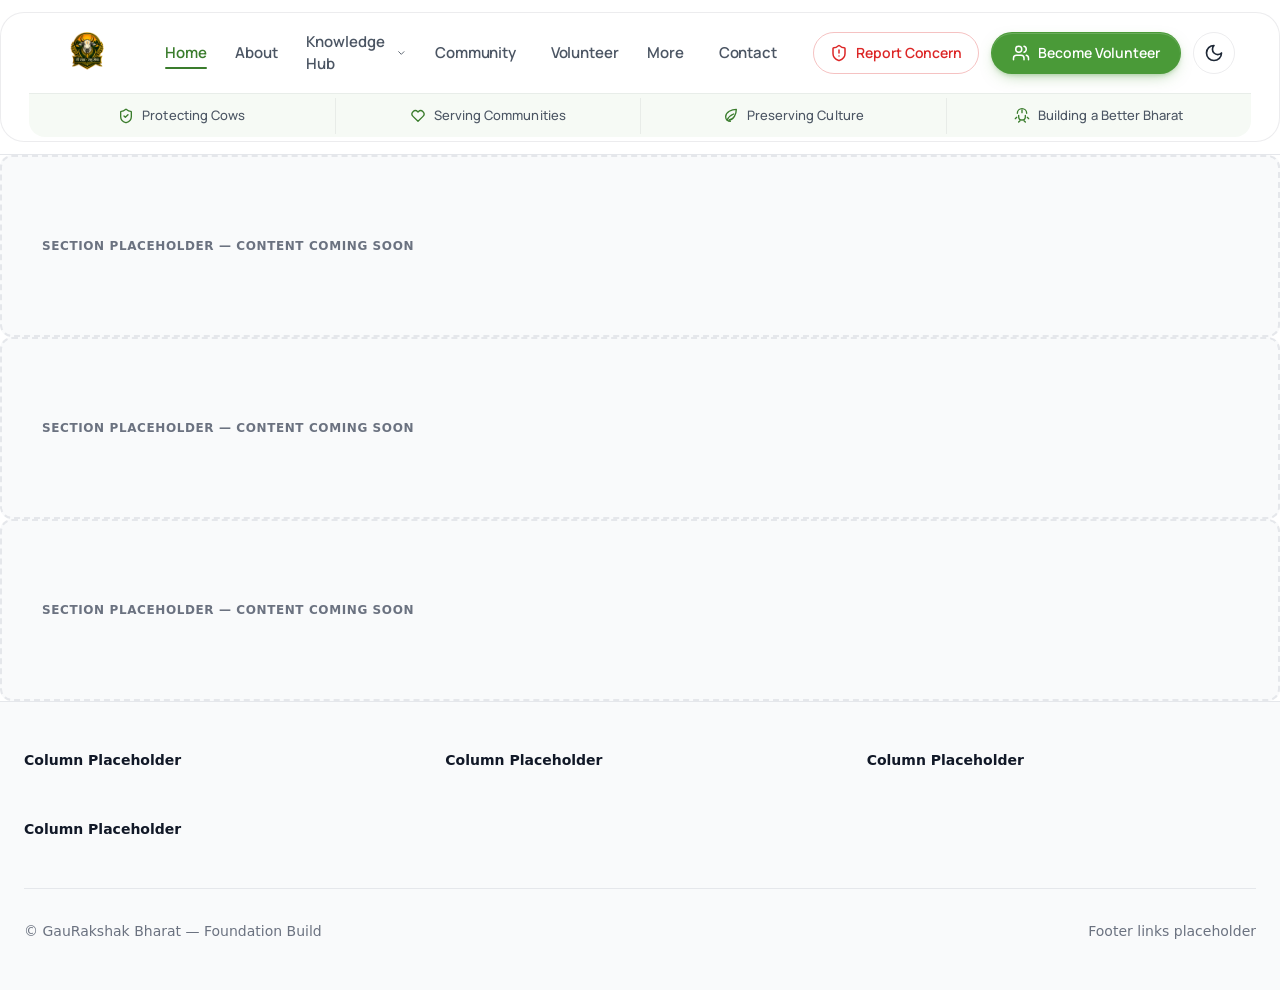
==== commit ca9f8227: "auto-commit for 76296f1b-ef75-4581-91b6-0f1e936aabdb" ====
--- a/index.html
+++ b/index.html
@@ -31,6 +31,11 @@
 
   <!-- Theme Color -->
   <meta name="theme-color" content="#4a9a38">
+
+  <!-- Navbar typography — Manrope (premium sans) -->
+  <link rel="preconnect" href="https://fonts.googleapis.com">
+  <link rel="preconnect" href="https://fonts.gstatic.com" crossorigin>
+  <link rel="stylesheet" href="https://fonts.googleapis.com/css2?family=Manrope:wght@400;500;600;700;800&display=swap">
 
   <!-- Stylesheets — load in dependency order -->
   <link rel="stylesheet" href="css/variables.css">
@@ -62,9 +67,11 @@
             aria-label="Open navigation menu"
             aria-expanded="false"
             aria-controls="mobile-nav">
-            <svg class="icon" viewBox="0 0 24 24" aria-hidden="true">
-              <path d="M4 6h16M4 12h16M4 18h16"></path>
-            </svg>
+            <span class="navbar__toggle-icon" aria-hidden="true">
+              <span class="navbar__toggle-bar"></span>
+              <span class="navbar__toggle-bar"></span>
+              <span class="navbar__toggle-bar"></span>
+            </span>
           </button>
 
         <a href="index.html" class="navbar__brand" aria-label="GauRakshak Bharat — Home">
--- a/css/style.css
+++ b/css/style.css
@@ -680,45 +680,93 @@
 }
 
 /* ============================================
-   HOMEPAGE NAVIGATION
-   ============================================ */
+   HOMEPAGE NAVIGATION — Polished
+   Height: 72-80px, theme-aware, premium typography
+   ============================================ */
+
+/* Theme-aware navbar tokens */
+:root {
+  --nav-ease: cubic-bezier(0.4, 0.14, 0.3, 1);
+  --nav-transition: 220ms var(--nav-ease);
+  --nav-shell-bg: rgb(255 255 255 / 0.86);
+  --nav-shell-bg-scrolled: rgb(255 255 255 / 0.72);
+  --nav-shell-border: rgb(15 23 42 / 0.08);
+  --nav-shell-shadow-scrolled: 0 10px 30px -12px rgb(15 23 42 / 0.22), 0 2px 6px -2px rgb(15 23 42 / 0.08);
+  --nav-text: var(--color-neutral-800);
+  --nav-text-muted: var(--color-neutral-600);
+  --nav-accent: var(--color-primary-600);
+  --nav-hover-bg: rgb(74 154 56 / 0.08);
+  --nav-divider: rgb(15 23 42 / 0.08);
+  --nav-dropdown-bg: rgb(255 255 255 / 0.98);
+  --nav-dropdown-border: rgb(15 23 42 / 0.08);
+  --nav-dropdown-shadow: 0 16px 40px -12px rgb(15 23 42 / 0.18), 0 4px 12px -4px rgb(15 23 42 / 0.08);
+  --nav-focus-ring: 0 0 0 3px rgb(74 154 56 / 0.28);
+  --nav-value-strip-bg: rgb(74 154 56 / 0.05);
+  --nav-value-strip-border: rgb(15 23 42 / 0.06);
+}
+
+[data-theme="dark"] {
+  --nav-shell-bg: rgb(10 15 24 / 0.82);
+  --nav-shell-bg-scrolled: rgb(10 15 24 / 0.7);
+  --nav-shell-border: rgb(255 255 255 / 0.09);
+  --nav-shell-shadow-scrolled: 0 12px 34px -10px rgb(0 0 0 / 0.55), 0 3px 8px -2px rgb(0 0 0 / 0.35);
+  --nav-text: var(--color-neutral-100);
+  --nav-text-muted: var(--color-neutral-300);
+  --nav-accent: var(--color-primary-300);
+  --nav-hover-bg: rgb(111 184 90 / 0.14);
+  --nav-divider: rgb(255 255 255 / 0.08);
+  --nav-dropdown-bg: rgb(13 20 32 / 0.96);
+  --nav-dropdown-border: rgb(255 255 255 / 0.1);
+  --nav-dropdown-shadow: 0 22px 44px rgb(0 0 0 / 0.42);
+  --nav-focus-ring: 0 0 0 3px rgb(111 184 90 / 0.4);
+  --nav-value-strip-bg: rgb(255 255 255 / 0.02);
+  --nav-value-strip-border: rgb(255 255 255 / 0.06);
+}
+
 .navbar {
   position: sticky;
   top: 0;
   z-index: var(--z-sticky);
   width: 100%;
-  padding-block: var(--space-4);
-  border-bottom: 1px solid rgb(255 255 255 / 0.08);
-  background:
-    radial-gradient(circle at 16% 0%, rgb(74 154 56 / 0.12), transparent 32%),
-    linear-gradient(135deg, var(--color-neutral-950), var(--color-neutral-900) 45%, #071522);
-  transition: box-shadow var(--transition-base), padding var(--transition-base);
-}
-
-.navbar.is-scrolled {
-  box-shadow: 0 18px 46px rgb(0 0 0 / 0.28);
+  padding-block: var(--space-3);
+  font-family: "Manrope", "Segoe UI", system-ui, -apple-system, BlinkMacSystemFont, sans-serif;
+  background-color: transparent;
+  transition: padding var(--nav-transition);
 }
 
 .navbar__shell {
   position: relative;
   overflow: visible;
-  border: 1px solid rgb(255 255 255 / 0.26);
-  border-radius: var(--radius-xl);
-  background:
-    linear-gradient(180deg, rgb(255 255 255 / 0.08), rgb(255 255 255 / 0.035)),
-    rgb(6 18 31 / 0.78);
-  box-shadow: 0 24px 70px rgb(0 0 0 / 0.34);
-  backdrop-filter: blur(22px);
-  -webkit-backdrop-filter: blur(22px);
+  border: 1px solid var(--nav-shell-border);
+  border-radius: var(--radius-2xl);
+  background: var(--nav-shell-bg);
+  box-shadow: 0 1px 0 rgb(255 255 255 / 0.04) inset;
+  transition:
+    background-color var(--nav-transition),
+    border-color var(--nav-transition),
+    box-shadow var(--nav-transition),
+    backdrop-filter var(--nav-transition);
+}
+
+/* Sticky state — backdrop blur + soft shadow only on scroll */
+.navbar.is-scrolled {
+  padding-block: var(--space-2);
+}
+
+.navbar.is-scrolled .navbar__shell {
+  background: var(--nav-shell-bg-scrolled);
+  box-shadow: var(--nav-shell-shadow-scrolled);
+  backdrop-filter: blur(18px) saturate(140%);
+  -webkit-backdrop-filter: blur(18px) saturate(140%);
 }
 
 .navbar__inner {
   display: flex;
   align-items: center;
   justify-content: space-between;
-  min-height: 136px;
-  gap: var(--space-6);
-  padding: var(--space-5) var(--space-5) var(--space-4);
+  min-height: 76px;
+  gap: var(--space-8);
+  padding: var(--space-2) var(--space-5);
 }
 
 .navbar__brand {
@@ -726,20 +774,37 @@
   display: inline-flex;
   align-items: center;
   justify-content: center;
-  color: var(--color-neutral-0);
+  padding: var(--space-1) 0;
+  color: var(--nav-text);
+  border-radius: var(--radius-md);
+  transition: transform var(--nav-transition);
+}
+
+.navbar__brand:hover {
+  transform: translateY(-1px);
+}
+
+.navbar__brand:focus-visible {
+  outline: none;
+  box-shadow: var(--nav-focus-ring);
 }
 
 .navbar__logo {
-  width: 178px;
-  height: auto;
+  height: 56px;
+  width: auto;
   object-fit: contain;
+  transition: height var(--nav-transition);
+}
+
+.navbar.is-scrolled .navbar__logo {
+  height: 48px;
 }
 
 .navbar__nav {
   display: flex;
   align-items: center;
   justify-content: center;
-  gap: clamp(var(--space-4), 1.75vw, var(--space-8));
+  gap: clamp(var(--space-4), 1.6vw, var(--space-8));
   flex: 1 1 auto;
 }
 
@@ -752,34 +817,37 @@
   display: inline-flex;
   align-items: center;
   justify-content: center;
-  gap: var(--space-1);
-  min-height: 48px;
-  padding-block: var(--space-2);
-  font-size: var(--font-size-sm);
-  font-weight: var(--font-weight-medium);
-  color: var(--color-neutral-0);
-  transition: color var(--transition-base), transform var(--transition-base);
+  gap: 6px;
+  min-height: 40px;
+  padding: 8px 4px;
+  font-family: inherit;
+  font-size: 0.9375rem;      /* 15px */
+  font-weight: 600;
+  letter-spacing: -0.005em;
+  color: var(--nav-text-muted);
+  border-radius: var(--radius-sm);
+  transition: color var(--nav-transition);
 }
 
 .navbar__link::after {
   position: absolute;
-  left: 0;
-  right: 0;
-  bottom: -4px;
+  left: 4px;
+  right: 4px;
+  bottom: 4px;
   height: 2px;
-  background: var(--color-primary-400);
+  background: var(--nav-accent);
   border-radius: var(--radius-full);
   content: "";
   opacity: 0;
-  transform: scaleX(0.35);
-  transition: opacity var(--transition-base), transform var(--transition-base);
+  transform: scaleX(0.3);
+  transform-origin: center;
+  transition: opacity var(--nav-transition), transform var(--nav-transition);
 }
 
 .navbar__link:hover,
 .navbar__link:focus-visible,
 .navbar__link.is-active {
-  color: var(--color-primary-400);
-  transform: translateY(-1px);
+  color: var(--nav-accent);
 }
 
 .navbar__link:hover::after,
@@ -789,8 +857,13 @@
   transform: scaleX(1);
 }
 
+.navbar__link:focus-visible {
+  outline: none;
+  box-shadow: var(--nav-focus-ring);
+}
+
 .navbar__link--button {
-  color: var(--color-neutral-0);
+  color: var(--nav-text-muted);
 }
 
 .navbar__link--button::after {
@@ -810,7 +883,7 @@
 .icon--chevron {
   width: 14px;
   height: 14px;
-  transition: transform var(--transition-base);
+  transition: transform var(--nav-transition);
 }
 
 .navbar__item--dropdown:hover .icon--chevron,
@@ -819,23 +892,24 @@
   transform: rotate(180deg);
 }
 
+/* Dropdown — fade + slight slide */
 .navbar__dropdown {
   position: absolute;
-  top: calc(100% + var(--space-2));
+  top: calc(100% + 10px);
   left: 50%;
   display: grid;
-  min-width: 184px;
-  padding: var(--space-3);
-  border: 1px solid rgb(255 255 255 / 0.22);
-  border-radius: var(--radius-md);
-  background: rgb(13 25 39 / 0.94);
-  box-shadow: 0 22px 44px rgb(0 0 0 / 0.38);
-  backdrop-filter: blur(18px);
-  -webkit-backdrop-filter: blur(18px);
+  min-width: 200px;
+  padding: var(--space-2);
+  border: 1px solid var(--nav-dropdown-border);
+  border-radius: var(--radius-lg);
+  background: var(--nav-dropdown-bg);
+  box-shadow: var(--nav-dropdown-shadow);
+  backdrop-filter: blur(20px);
+  -webkit-backdrop-filter: blur(20px);
   opacity: 0;
   pointer-events: none;
-  transform: translate(-50%, 10px);
-  transition: opacity var(--transition-base), transform var(--transition-base);
+  transform: translate(-50%, -8px);
+  transition: opacity 200ms var(--nav-ease), transform 240ms var(--nav-ease);
 }
 
 .navbar__item--dropdown:hover .navbar__dropdown,
@@ -850,24 +924,33 @@
   display: flex;
   align-items: center;
   gap: var(--space-3);
-  min-height: 44px;
-  padding: var(--space-2);
+  min-height: 40px;
+  padding: 8px 12px;
   border-radius: var(--radius-md);
-  color: var(--color-neutral-0);
-  font-size: var(--font-size-sm);
-  transition: background-color var(--transition-base), color var(--transition-base), transform var(--transition-base);
+  color: var(--nav-text);
+  font-size: 0.9375rem;
+  font-weight: 500;
+  transition: background-color var(--nav-transition), color var(--nav-transition), transform var(--nav-transition);
 }
 
 .navbar__dropdown-link .icon {
   width: 18px;
   height: 18px;
+  color: var(--nav-text-muted);
+  transition: color var(--nav-transition);
 }
 
 .navbar__dropdown-link:hover,
 .navbar__dropdown-link:focus-visible {
-  background: rgb(255 255 255 / 0.08);
-  color: var(--color-primary-400);
-  transform: translateX(2px);
+  background: var(--nav-hover-bg);
+  color: var(--nav-accent);
+  transform: translateX(3px);
+  outline: none;
+}
+
+.navbar__dropdown-link:hover .icon,
+.navbar__dropdown-link:focus-visible .icon {
+  color: var(--nav-accent);
 }
 
 .navbar__actions {
@@ -878,66 +961,112 @@
   flex: 0 0 auto;
 }
 
+/* Secondary action — outlined pill (Report) */
 .nav-action {
   display: inline-flex;
   align-items: center;
   justify-content: center;
   gap: var(--space-2);
-  min-height: 48px;
+  min-height: 42px;
   padding: 0 var(--space-4);
-  border: 1px solid currentColor;
-  border-radius: var(--radius-md);
-  background: rgb(0 0 0 / 0.12);
-  font-size: var(--font-size-xs);
-  font-weight: var(--font-weight-semibold);
+  border: 1px solid var(--nav-shell-border);
+  border-radius: var(--radius-full);
+  background: transparent;
+  font-family: inherit;
+  font-size: 0.875rem;
+  font-weight: 600;
+  letter-spacing: -0.005em;
   line-height: 1;
+  color: var(--nav-text);
   white-space: nowrap;
-  transition: background-color var(--transition-base), box-shadow var(--transition-base), transform var(--transition-base);
+  transition:
+    background-color var(--nav-transition),
+    border-color var(--nav-transition),
+    color var(--nav-transition),
+    box-shadow var(--nav-transition),
+    transform var(--nav-transition);
 }
 
 .nav-action .icon {
-  width: 20px;
-  height: 20px;
+  width: 18px;
+  height: 18px;
 }
 
 .nav-action--report {
-  color: #ff3535;
-}
-
-.nav-action--volunteer {
-  color: var(--color-primary-400);
-}
-
-.nav-action:hover,
-.nav-action:focus-visible {
-  color: currentColor;
-  background: rgb(255 255 255 / 0.08);
-  transform: translateY(-2px);
+  color: #dc2626;
+  border-color: rgb(220 38 38 / 0.28);
+}
+
+[data-theme="dark"] .nav-action--report {
+  color: #f87171;
+  border-color: rgb(248 113 113 / 0.32);
 }
 
 .nav-action--report:hover,
 .nav-action--report:focus-visible {
-  box-shadow: 0 0 22px rgb(220 38 38 / 0.28);
+  background: rgb(220 38 38 / 0.08);
+  border-color: rgb(220 38 38 / 0.48);
+  transform: translateY(-1px);
+  outline: none;
+  box-shadow: 0 6px 18px -8px rgb(220 38 38 / 0.4);
+}
+
+.nav-action:focus-visible {
+  box-shadow: var(--nav-focus-ring);
+}
+
+/* Primary CTA — solid pill with soft shadow (Volunteer) */
+.nav-action--volunteer {
+  color: var(--color-neutral-0);
+  background: var(--color-primary-500);
+  border-color: transparent;
+  padding: 0 var(--space-5);
+  box-shadow:
+    0 6px 16px -6px rgb(74 154 56 / 0.5),
+    0 2px 4px -1px rgb(74 154 56 / 0.28),
+    inset 0 1px 0 rgb(255 255 255 / 0.18);
 }
 
 .nav-action--volunteer:hover,
 .nav-action--volunteer:focus-visible {
-  box-shadow: var(--shadow-glow-primary);
-}
-
+  color: var(--color-neutral-0);
+  background: var(--color-primary-600);
+  border-color: transparent;
+  transform: translateY(-2px);
+  outline: none;
+  box-shadow:
+    0 12px 26px -8px rgb(74 154 56 / 0.62),
+    0 4px 10px -2px rgb(74 154 56 / 0.4),
+    inset 0 1px 0 rgb(255 255 255 / 0.22);
+}
+
+.nav-action--volunteer:active {
+  transform: translateY(0);
+  box-shadow:
+    0 4px 10px -4px rgb(74 154 56 / 0.5),
+    inset 0 1px 0 rgb(255 255 255 / 0.18);
+}
+
+/* Icon-only utility buttons (theme toggle, mobile hamburger, close) */
 .theme-toggle,
 .navbar__toggle,
 .mobile-menu__close {
   display: inline-flex;
   align-items: center;
   justify-content: center;
-  width: 48px;
-  height: 48px;
-  border: 1px solid rgb(255 255 255 / 0.24);
+  width: 42px;
+  height: 42px;
+  padding: 0;
+  border: 1px solid var(--nav-shell-border);
   border-radius: var(--radius-full);
-  color: var(--color-neutral-0);
-  background: rgb(255 255 255 / 0.04);
-  transition: background-color var(--transition-base), color var(--transition-base), transform var(--transition-base), border-color var(--transition-base);
+  color: var(--nav-text);
+  background: transparent;
+  transition:
+    background-color var(--nav-transition),
+    color var(--nav-transition),
+    transform var(--nav-transition),
+    border-color var(--nav-transition),
+    box-shadow var(--nav-transition);
 }
 
 .theme-toggle:hover,
@@ -946,10 +1075,17 @@
 .theme-toggle:focus-visible,
 .navbar__toggle:focus-visible,
 .mobile-menu__close:focus-visible {
-  color: var(--color-primary-400);
-  border-color: rgb(111 184 90 / 0.58);
-  background: rgb(111 184 90 / 0.08);
+  color: var(--nav-accent);
+  border-color: rgb(74 154 56 / 0.4);
+  background: var(--nav-hover-bg);
   transform: translateY(-1px);
+  outline: none;
+}
+
+.theme-toggle:focus-visible,
+.navbar__toggle:focus-visible,
+.mobile-menu__close:focus-visible {
+  box-shadow: var(--nav-focus-ring);
 }
 
 .theme-toggle__sun {
@@ -964,37 +1100,80 @@
   display: block;
 }
 
+/* Hamburger — animated to X */
 .navbar__toggle,
 .navbar__legacy-toggle,
 .navbar__mobile-panel {
   display: none;
 }
 
+.navbar__toggle-icon {
+  position: relative;
+  display: inline-block;
+  width: 20px;
+  height: 14px;
+}
+
+.navbar__toggle-bar {
+  position: absolute;
+  left: 0;
+  width: 100%;
+  height: 2px;
+  border-radius: 2px;
+  background: currentColor;
+  transform-origin: center;
+  transition: transform 240ms var(--nav-ease), opacity 200ms var(--nav-ease), top 240ms var(--nav-ease);
+}
+
+.navbar__toggle-bar:nth-child(1) { top: 0; }
+.navbar__toggle-bar:nth-child(2) { top: 6px; }
+.navbar__toggle-bar:nth-child(3) { top: 12px; }
+
+.navbar__toggle[aria-expanded="true"] .navbar__toggle-bar:nth-child(1) {
+  top: 6px;
+  transform: rotate(45deg);
+}
+.navbar__toggle[aria-expanded="true"] .navbar__toggle-bar:nth-child(2) {
+  opacity: 0;
+  transform: scaleX(0.2);
+}
+.navbar__toggle[aria-expanded="true"] .navbar__toggle-bar:nth-child(3) {
+  top: 6px;
+  transform: rotate(-45deg);
+}
+
+/* Value strip — kept as-is structurally, slimmed + theme-aware */
 .navbar__value-strip {
   display: grid;
   grid-template-columns: repeat(4, 1fr);
   align-items: center;
-  min-height: 88px;
-  border-top: 1px solid rgb(255 255 255 / 0.08);
-  background: rgb(2 6 12 / 0.22);
+  min-height: 44px;
+  margin: 0 var(--space-1) var(--space-1);
+  border-top: 1px solid var(--nav-value-strip-border);
+  background: var(--nav-value-strip-bg);
+  border-radius: 0 0 var(--radius-xl) var(--radius-xl);
 }
 
 .value-strip__item {
   display: inline-flex;
   align-items: center;
   justify-content: center;
-  gap: var(--space-3);
-  min-height: 48px;
+  gap: var(--space-2);
+  min-height: 36px;
   padding-inline: var(--space-4);
-  color: var(--color-neutral-0);
-  font-size: var(--font-size-sm);
+  color: var(--nav-text-muted);
+  font-size: 0.8125rem;
+  font-weight: 500;
+  letter-spacing: 0.005em;
   white-space: nowrap;
 }
 
 .value-strip__item + .value-strip__item {
-  border-left: 1px solid rgb(255 255 255 / 0.18);
+  border-left: 1px solid var(--nav-value-strip-border);
 }
 
 .value-strip__item .icon {
-  color: var(--color-primary-400);
-}
+  width: 16px;
+  height: 16px;
+  color: var(--nav-accent);
+}
--- a/css/responsive.css
+++ b/css/responsive.css
@@ -259,12 +259,17 @@
    ============================================ */
 @media (max-width: 1279px) {
   .navbar__inner {
-    min-height: 112px;
-    gap: var(--space-4);
+    min-height: 72px;
+    gap: var(--space-5);
+    padding: var(--space-2) var(--space-4);
   }
 
   .navbar__logo {
-    width: 150px;
+    height: 48px;
+  }
+
+  .navbar.is-scrolled .navbar__logo {
+    height: 42px;
   }
 
   .navbar__nav {
@@ -272,7 +277,7 @@
   }
 
   .navbar__link {
-    font-size: var(--font-size-xs);
+    font-size: 0.875rem;
   }
 
   .nav-action {
@@ -282,7 +287,7 @@
 
 @media (max-width: 1023px) {
   .navbar {
-    padding: var(--space-3) 0;
+    padding-block: var(--space-2);
   }
 
   .navbar__shell {
@@ -291,10 +296,11 @@
 
   .navbar__inner {
     display: grid;
-    grid-template-columns: 48px minmax(86px, 1fr) auto;
-    min-height: 92px;
+    grid-template-columns: 42px 1fr auto;
+    align-items: center;
+    min-height: 72px;
     gap: var(--space-3);
-    padding: var(--space-4);
+    padding: var(--space-2) var(--space-3);
   }
 
   .navbar__toggle {
@@ -306,7 +312,7 @@
   }
 
   .navbar__logo {
-    width: 132px;
+    height: 44px;
   }
 
   .navbar__nav {
@@ -318,32 +324,35 @@
   }
 
   .nav-action {
-    min-height: 48px;
+    min-height: 42px;
     padding-inline: var(--space-3);
-    font-size: var(--font-size-xs);
+    font-size: 0.8125rem;
   }
 
   .theme-toggle {
-    width: 48px;
-    height: 48px;
+    width: 42px;
+    height: 42px;
   }
 
   .navbar__value-strip {
     display: none;
   }
 
+  /* Mobile panel — smooth slide-in from top */
   .navbar__mobile-panel {
     display: block;
     max-height: 0;
     overflow: hidden;
-    border-top: 1px solid rgb(255 255 255 / 0.08);
     opacity: 0;
     transform: translateY(-8px);
-    transition: max-height var(--transition-slow), opacity var(--transition-base), transform var(--transition-base);
+    transition:
+      max-height 320ms var(--nav-ease),
+      opacity 220ms var(--nav-ease),
+      transform 260ms var(--nav-ease);
   }
 
   .navbar__mobile-panel.is-open {
-    max-height: 430px;
+    max-height: 640px;
     opacity: 1;
     transform: translateY(0);
   }
@@ -351,93 +360,114 @@
   .mobile-menu {
     position: relative;
     display: grid;
-    grid-template-columns: 1fr 1.1fr;
-    gap: var(--space-6);
-    margin: 0 var(--space-3) var(--space-3);
-    padding: var(--space-5) var(--space-16) var(--space-5) var(--space-5);
+    grid-template-columns: 1fr 1.05fr;
+    gap: var(--space-5);
+    margin: var(--space-2) var(--space-2) var(--space-2);
+    padding: var(--space-5) var(--space-12) var(--space-5) var(--space-5);
+    border-top: 1px solid var(--nav-divider);
     border-radius: var(--radius-lg);
-    background:
-      linear-gradient(135deg, rgb(255 255 255 / 0.06), rgb(255 255 255 / 0.025)),
-      rgb(8 18 31 / 0.88);
-    box-shadow: inset 0 1px 0 rgb(255 255 255 / 0.08);
+    background: transparent;
   }
 
   .mobile-menu__primary {
     display: grid;
-    gap: var(--space-2);
-    padding-right: var(--space-5);
-    border-right: 1px solid rgb(255 255 255 / 0.17);
+    gap: var(--space-1);
+    padding-right: var(--space-4);
+    border-right: 1px solid var(--nav-divider);
   }
 
   .mobile-menu__more {
     display: grid;
     align-content: start;
-    gap: var(--space-3);
+    gap: var(--space-2);
   }
 
   .mobile-menu__heading {
-    color: var(--color-primary-400);
-    font-size: var(--font-size-lg);
-    font-weight: var(--font-weight-medium);
+    color: var(--nav-text-muted);
+    font-size: 0.75rem;
+    font-weight: 600;
+    letter-spacing: 0.06em;
+    text-transform: uppercase;
+    margin-bottom: var(--space-1);
   }
 
   .mobile-menu__link {
     display: inline-flex;
     align-items: center;
     gap: var(--space-3);
-    min-height: 40px;
-    color: var(--color-neutral-0);
-    font-size: var(--font-size-lg);
+    min-height: 44px;
+    padding: 0 var(--space-3);
+    border-radius: var(--radius-md);
+    color: var(--nav-text);
+    font-size: 1rem;
+    font-weight: 500;
     line-height: 1.2;
-    transition: color var(--transition-base), transform var(--transition-base);
+    transition: color var(--nav-transition), background-color var(--nav-transition), transform var(--nav-transition);
   }
 
   .mobile-menu__link .icon {
-    width: 24px;
-    height: 24px;
+    width: 20px;
+    height: 20px;
     flex: 0 0 auto;
+    color: var(--nav-text-muted);
+    transition: color var(--nav-transition);
   }
 
   .mobile-menu__link:hover,
   .mobile-menu__link:focus-visible,
   .mobile-menu__link.is-active {
-    color: var(--color-primary-400);
-    transform: translateX(2px);
+    color: var(--nav-accent);
+    background: var(--nav-hover-bg);
+    transform: translateX(3px);
+    outline: none;
+  }
+
+  .mobile-menu__link:hover .icon,
+  .mobile-menu__link:focus-visible .icon,
+  .mobile-menu__link.is-active .icon {
+    color: var(--nav-accent);
+  }
+
+  .mobile-menu__link:focus-visible {
+    box-shadow: var(--nav-focus-ring);
   }
 
   .mobile-menu__close {
     position: absolute;
-    top: var(--space-5);
-    right: var(--space-4);
-    border: 0;
+    top: var(--space-4);
+    right: var(--space-3);
+    width: 36px;
+    height: 36px;
+    border: 1px solid var(--nav-shell-border);
     background: transparent;
   }
 }
 
 @media (max-width: 767px) {
   .navbar__inner {
-    grid-template-columns: 44px minmax(82px, 1fr) auto;
-    min-height: 80px;
+    grid-template-columns: 40px 1fr auto;
+    min-height: 68px;
     gap: var(--space-2);
-    padding: var(--space-3);
+    padding: var(--space-2);
   }
 
   .navbar__logo {
-    width: 116px;
+    height: 40px;
   }
 
   .navbar__actions {
     gap: var(--space-2);
   }
 
-  .navbar__actions .btn {
-    display: inline-flex;
-  }
-
   .nav-action {
-    min-height: 44px;
-    padding-inline: var(--space-3);
+    min-height: 40px;
+    padding: 0 var(--space-3);
     font-size: 0;
+    gap: 0;
+  }
+
+  .nav-action--volunteer {
+    padding: 0 var(--space-3);
   }
 
   .nav-action .icon {
@@ -446,76 +476,72 @@
 
   .theme-toggle,
   .navbar__toggle {
-    width: 44px;
-    height: 44px;
+    width: 40px;
+    height: 40px;
   }
 
   .mobile-menu {
     grid-template-columns: 1fr 1fr;
     gap: var(--space-4);
-    padding: var(--space-4) var(--space-12) var(--space-4) var(--space-4);
+    padding: var(--space-4) var(--space-10) var(--space-4) var(--space-4);
   }
 
   .mobile-menu__link {
-    font-size: var(--font-size-base);
-  }
-
-  .mobile-menu__link .icon {
-    width: 22px;
-    height: 22px;
+    font-size: 0.9375rem;
   }
 }
 
 @media (max-width: 560px) {
   .navbar__inner {
-    grid-template-columns: 40px minmax(76px, 1fr) auto;
+    grid-template-columns: 38px 1fr auto;
   }
 
   .navbar__logo {
-    width: 104px;
+    height: 38px;
   }
 
   .nav-action {
-    width: 42px;
-    min-height: 42px;
+    width: 40px;
+    min-height: 40px;
     padding: 0;
   }
 
   .theme-toggle,
   .navbar__toggle {
-    width: 42px;
-    height: 42px;
+    width: 40px;
+    height: 40px;
   }
 
   .mobile-menu {
     grid-template-columns: 1fr;
-    max-height: min(68vh, 520px);
+    max-height: min(72vh, 560px);
     overflow-y: auto;
+    gap: var(--space-3);
   }
 
   .mobile-menu__primary {
-    padding: 0 0 var(--space-4);
+    padding: 0 0 var(--space-3);
     border-right: 0;
-    border-bottom: 1px solid rgb(255 255 255 / 0.17);
+    border-bottom: 1px solid var(--nav-divider);
   }
 }
 
 @media (max-width: 390px) {
   .navbar__inner {
-    grid-template-columns: 38px 82px auto;
-    padding: var(--space-2);
+    grid-template-columns: 36px 1fr auto;
+    padding: var(--space-1) var(--space-2);
   }
 
   .navbar__logo {
-    width: 88px;
+    height: 36px;
   }
 
   .nav-action,
   .theme-toggle,
   .navbar__toggle {
-    width: 38px;
-    height: 38px;
-    min-height: 38px;
+    width: 36px;
+    height: 36px;
+    min-height: 36px;
   }
 
   .icon {
@@ -525,13 +551,18 @@
 }
 
 @media (prefers-reduced-motion: reduce) {
+  .navbar,
+  .navbar__shell,
   .navbar__mobile-panel,
   .navbar__dropdown,
   .navbar__link,
+  .navbar__link::after,
   .nav-action,
   .theme-toggle,
   .navbar__toggle,
-  .mobile-menu__link {
-    transition-duration: 1ms;
-  }
-}
+  .navbar__toggle-bar,
+  .mobile-menu__link,
+  .navbar__logo {
+    transition-duration: 1ms !important;
+  }
+}
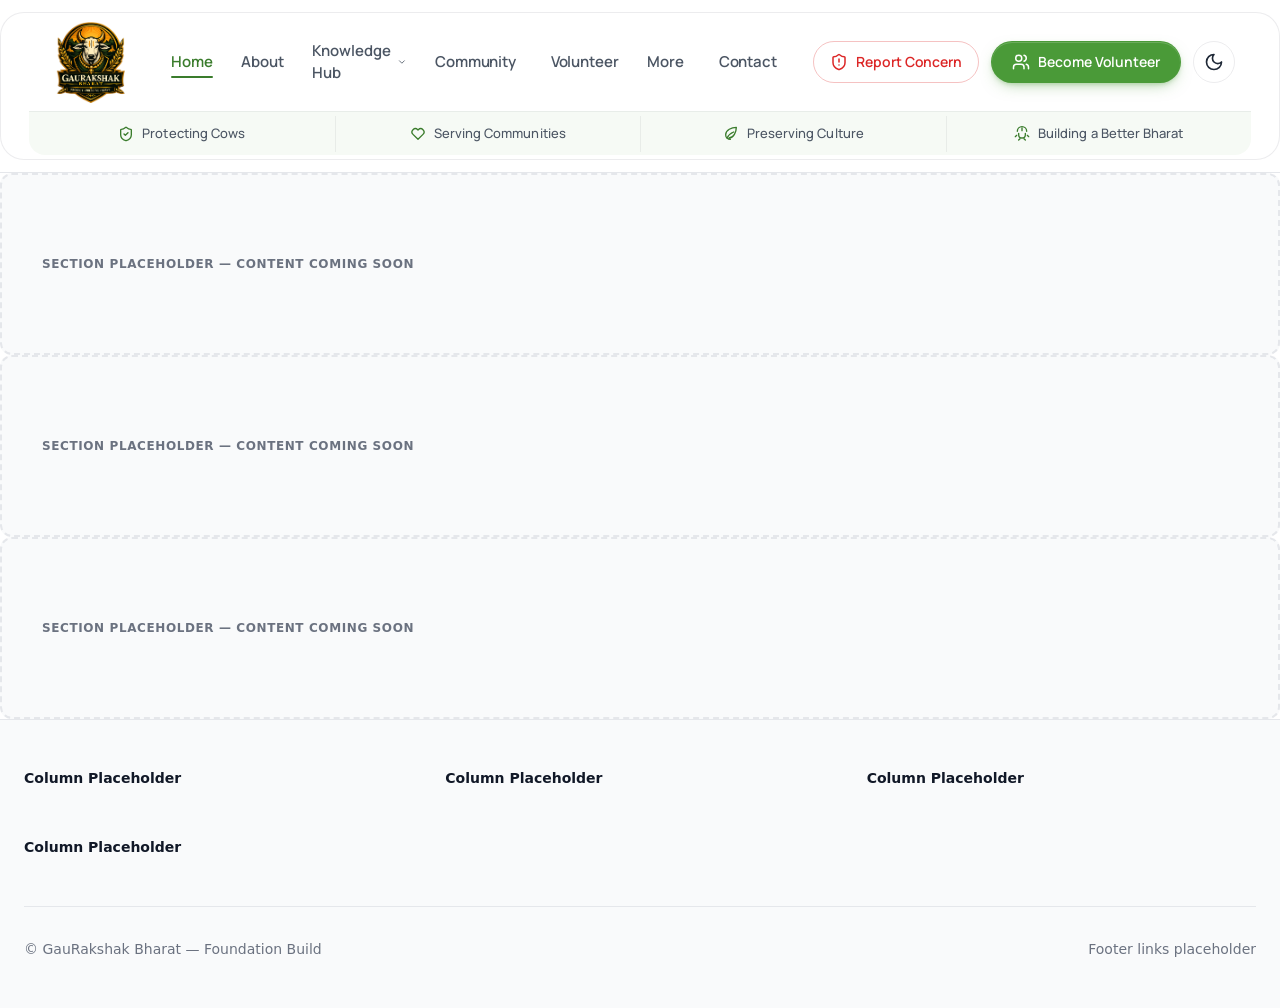
==== commit b4df7ed8: "Backup before navbar cleanup" ====
--- a/index.html
+++ b/index.html
@@ -75,7 +75,7 @@
           </button>
 
         <a href="index.html" class="navbar__brand" aria-label="GauRakshak Bharat — Home">
-          <img src="assets/icons/logo.png" alt="GauRakshak Bharat" class="navbar__logo">
+          <img src="assets/icons/Mainlogo.png" alt="GauRakshak Bharat" class="navbar__logo">
         </a>
 
           <nav class="navbar__nav" id="main-nav" role="navigation" aria-label="Main navigation">
--- a/css/style.css
+++ b/css/style.css
@@ -750,7 +750,7 @@
 
 /* Sticky state — backdrop blur + soft shadow only on scroll */
 .navbar.is-scrolled {
-  padding-block: var(--space-2);
+  padding-block: var(--space-3);
 }
 
 .navbar.is-scrolled .navbar__shell {
@@ -764,20 +764,21 @@
   display: flex;
   align-items: center;
   justify-content: space-between;
-  min-height: 76px;
+  min-height: 90px;
   gap: var(--space-8);
   padding: var(--space-2) var(--space-5);
 }
 
 .navbar__brand {
-  flex: 0 0 auto;
-  display: inline-flex;
-  align-items: center;
-  justify-content: center;
-  padding: var(--space-1) 0;
-  color: var(--nav-text);
-  border-radius: var(--radius-md);
-  transition: transform var(--nav-transition);
+    flex: 0 0 auto;
+    display: flex;
+    align-items: center;
+    justify-content: center;
+    padding: 0;
+    min-width: 90px;
+    color: var(--nav-text);
+    border-radius: var(--radius-md);
+    transition: transform var(--nav-transition);
 }
 
 .navbar__brand:hover {
@@ -790,14 +791,14 @@
 }
 
 .navbar__logo {
-  height: 56px;
-  width: auto;
-  object-fit: contain;
-  transition: height var(--nav-transition);
+    height: 82px;
+    width: auto;
+    max-width: none;
+    object-fit: contain;
 }
 
 .navbar.is-scrolled .navbar__logo {
-  height: 48px;
+    height: 82px;
 }
 
 .navbar__nav {
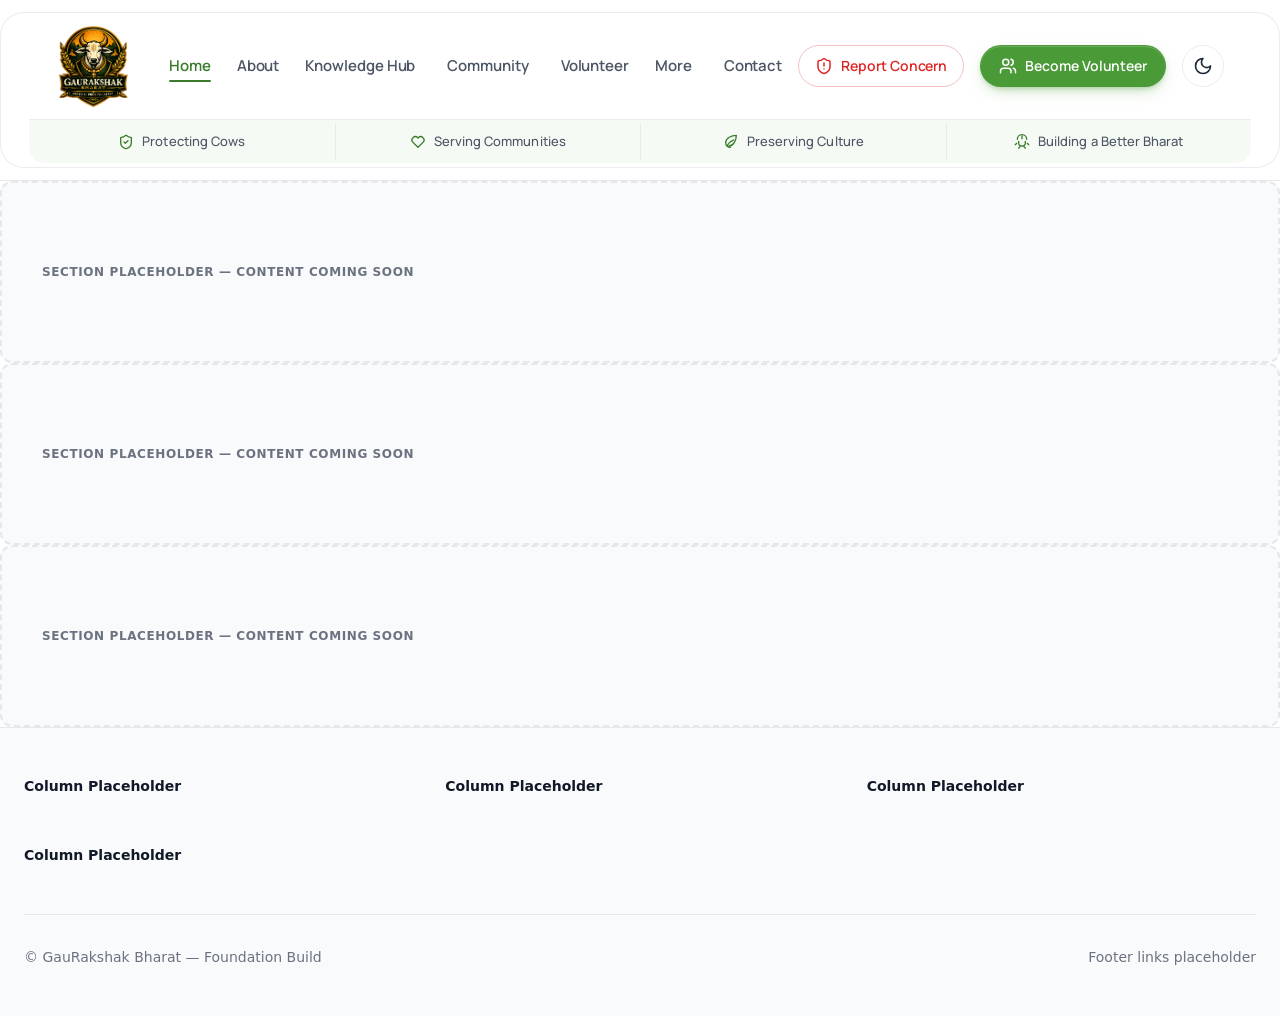
==== commit 3f7e2f02: "Finalize responsive navbar" ====
--- a/index.html
+++ b/index.html
@@ -82,7 +82,7 @@
             <a href="index.html" class="navbar__link is-active">Home</a>
             <a href="pages/about.html" class="navbar__link">About</a>
             <a href="pages/knowledge.html" class="navbar__link navbar__link--has-icon">
-              Knowledge Hub
+              <span>Knowledge Hub</span>
               <svg class="icon icon--chevron" viewBox="0 0 24 24" aria-hidden="true">
                 <path d="m6 9 6 6 6-6"></path>
               </svg>
--- a/css/style.css
+++ b/css/style.css
@@ -765,20 +765,16 @@
   align-items: center;
   justify-content: space-between;
   min-height: 90px;
-  gap: var(--space-8);
-  padding: var(--space-2) var(--space-5);
+  padding: 12px 32px;
+  gap: 12px;
 }
 
 .navbar__brand {
-    flex: 0 0 auto;
-    display: flex;
-    align-items: center;
-    justify-content: center;
-    padding: 0;
-    min-width: 90px;
-    color: var(--nav-text);
-    border-radius: var(--radius-md);
-    transition: transform var(--nav-transition);
+  display: flex;
+  align-items: center;
+  justify-content: flex-start;
+  flex: 0 0 110px;
+  margin-right: -14px;
 }
 
 .navbar__brand:hover {
@@ -804,9 +800,9 @@
 .navbar__nav {
   display: flex;
   align-items: center;
+  gap: 18px;
+  flex: 1;
   justify-content: center;
-  gap: clamp(var(--space-4), 1.6vw, var(--space-8));
-  flex: 1 1 auto;
 }
 
 .navbar__item {
@@ -828,13 +824,14 @@
   color: var(--nav-text-muted);
   border-radius: var(--radius-sm);
   transition: color var(--nav-transition);
+  white-space: nowrap;
 }
 
 .navbar__link::after {
   position: absolute;
   left: 4px;
   right: 4px;
-  bottom: 4px;
+  bottom: 4px;  
   height: 2px;
   background: var(--nav-accent);
   border-radius: var(--radius-full);
@@ -957,9 +954,8 @@
 .navbar__actions {
   display: flex;
   align-items: center;
-  justify-content: flex-end;
-  gap: var(--space-3);
-  flex: 0 0 auto;
+  gap: 16px;
+  flex-shrink: 0;
 }
 
 /* Secondary action — outlined pill (Report) */
@@ -969,7 +965,7 @@
   justify-content: center;
   gap: var(--space-2);
   min-height: 42px;
-  padding: 0 var(--space-4);
+  padding: 0 18px;
   border: 1px solid var(--nav-shell-border);
   border-radius: var(--radius-full);
   background: transparent;
@@ -996,6 +992,7 @@
 .nav-action--report {
   color: #dc2626;
   border-color: rgb(220 38 38 / 0.28);
+  padding: 0 16px;
 }
 
 [data-theme="dark"] .nav-action--report {
@@ -1021,7 +1018,7 @@
   color: var(--color-neutral-0);
   background: var(--color-primary-500);
   border-color: transparent;
-  padding: 0 var(--space-5);
+  padding:0 18px;
   box-shadow:
     0 6px 16px -6px rgb(74 154 56 / 0.5),
     0 2px 4px -1px rgb(74 154 56 / 0.28),
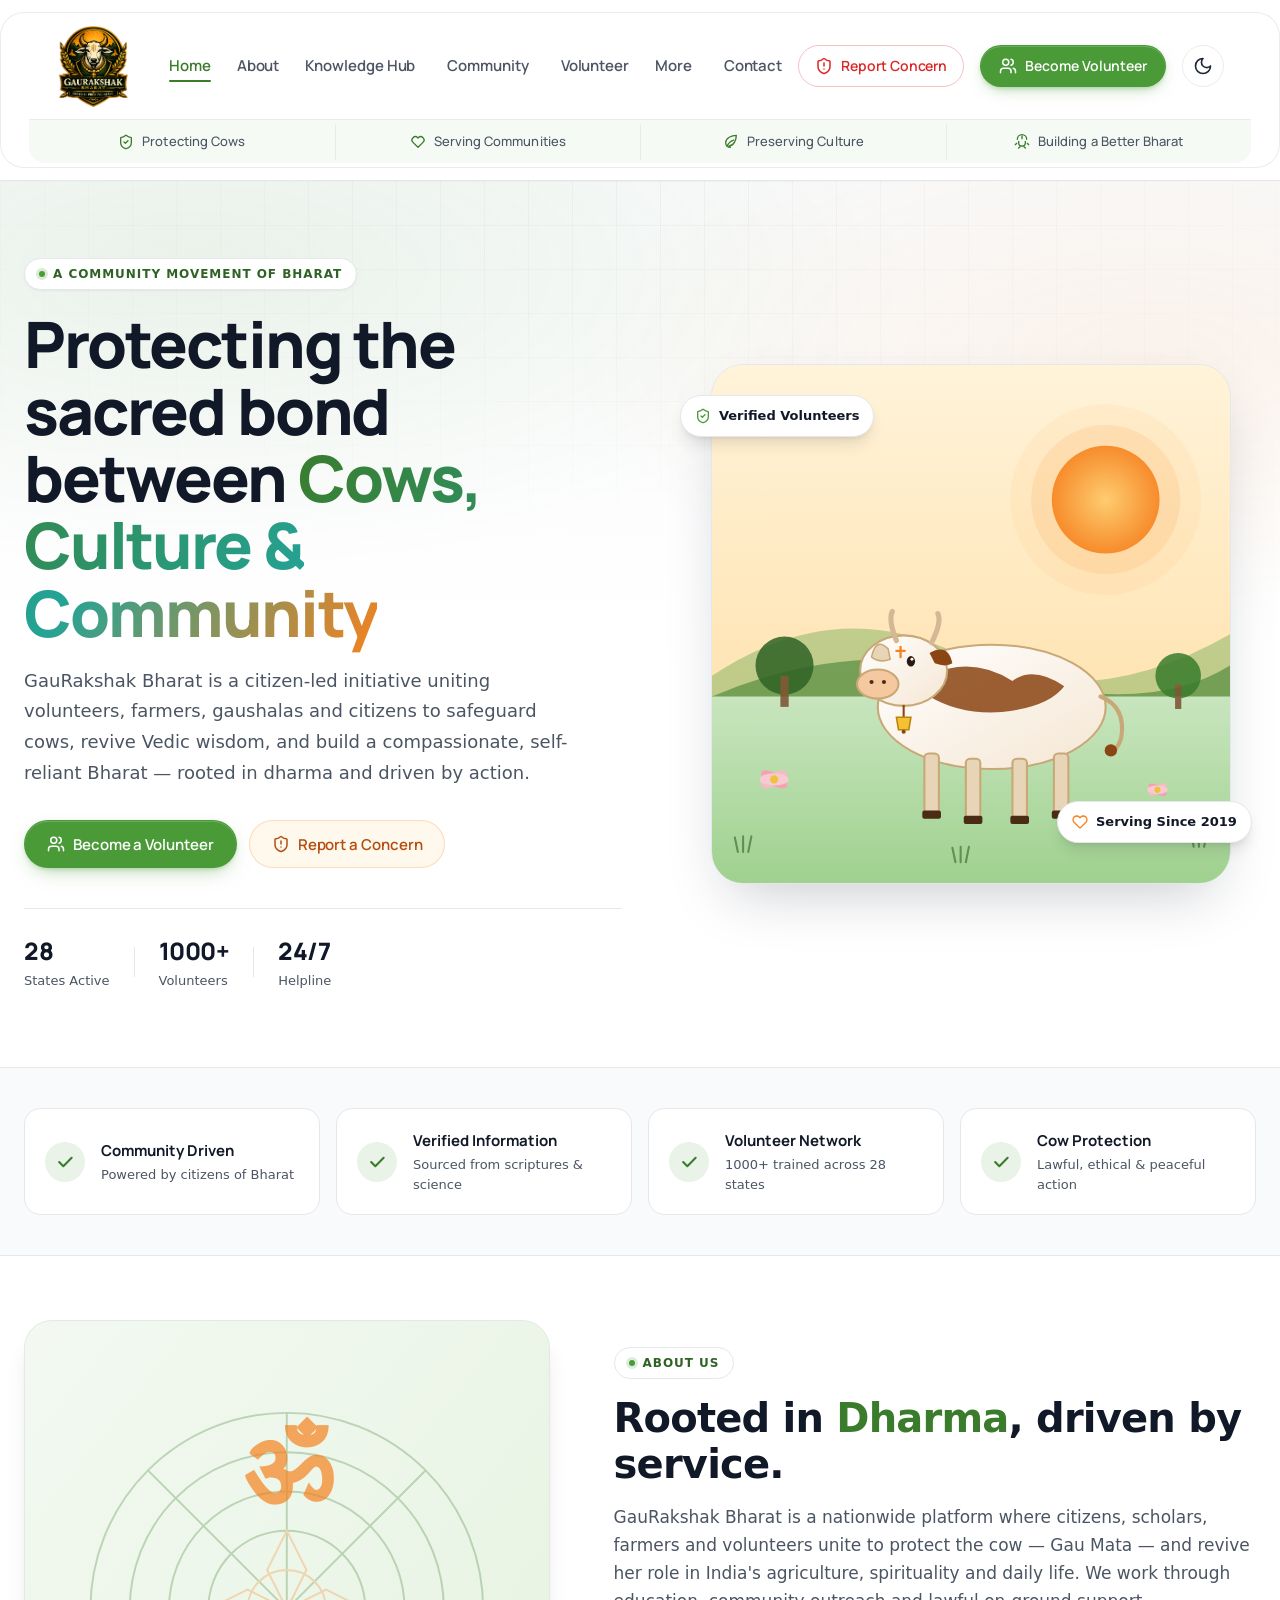
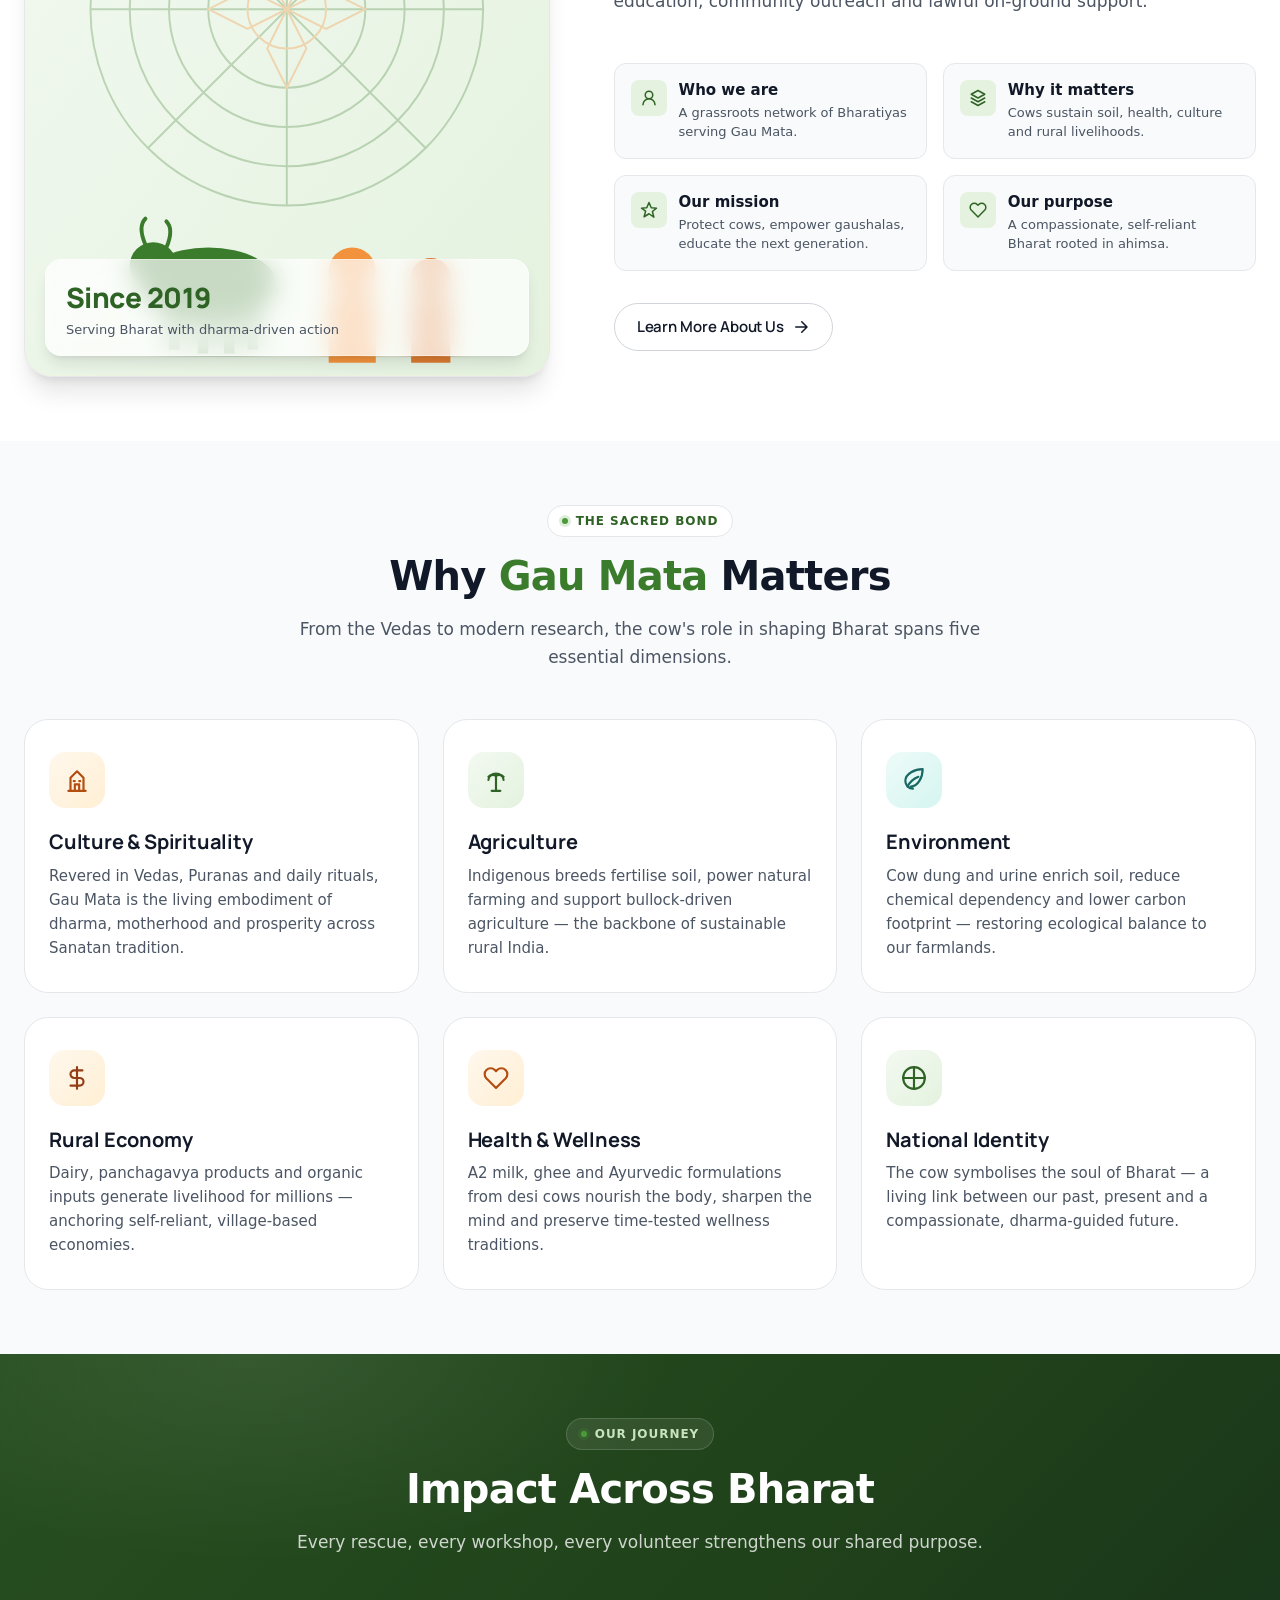
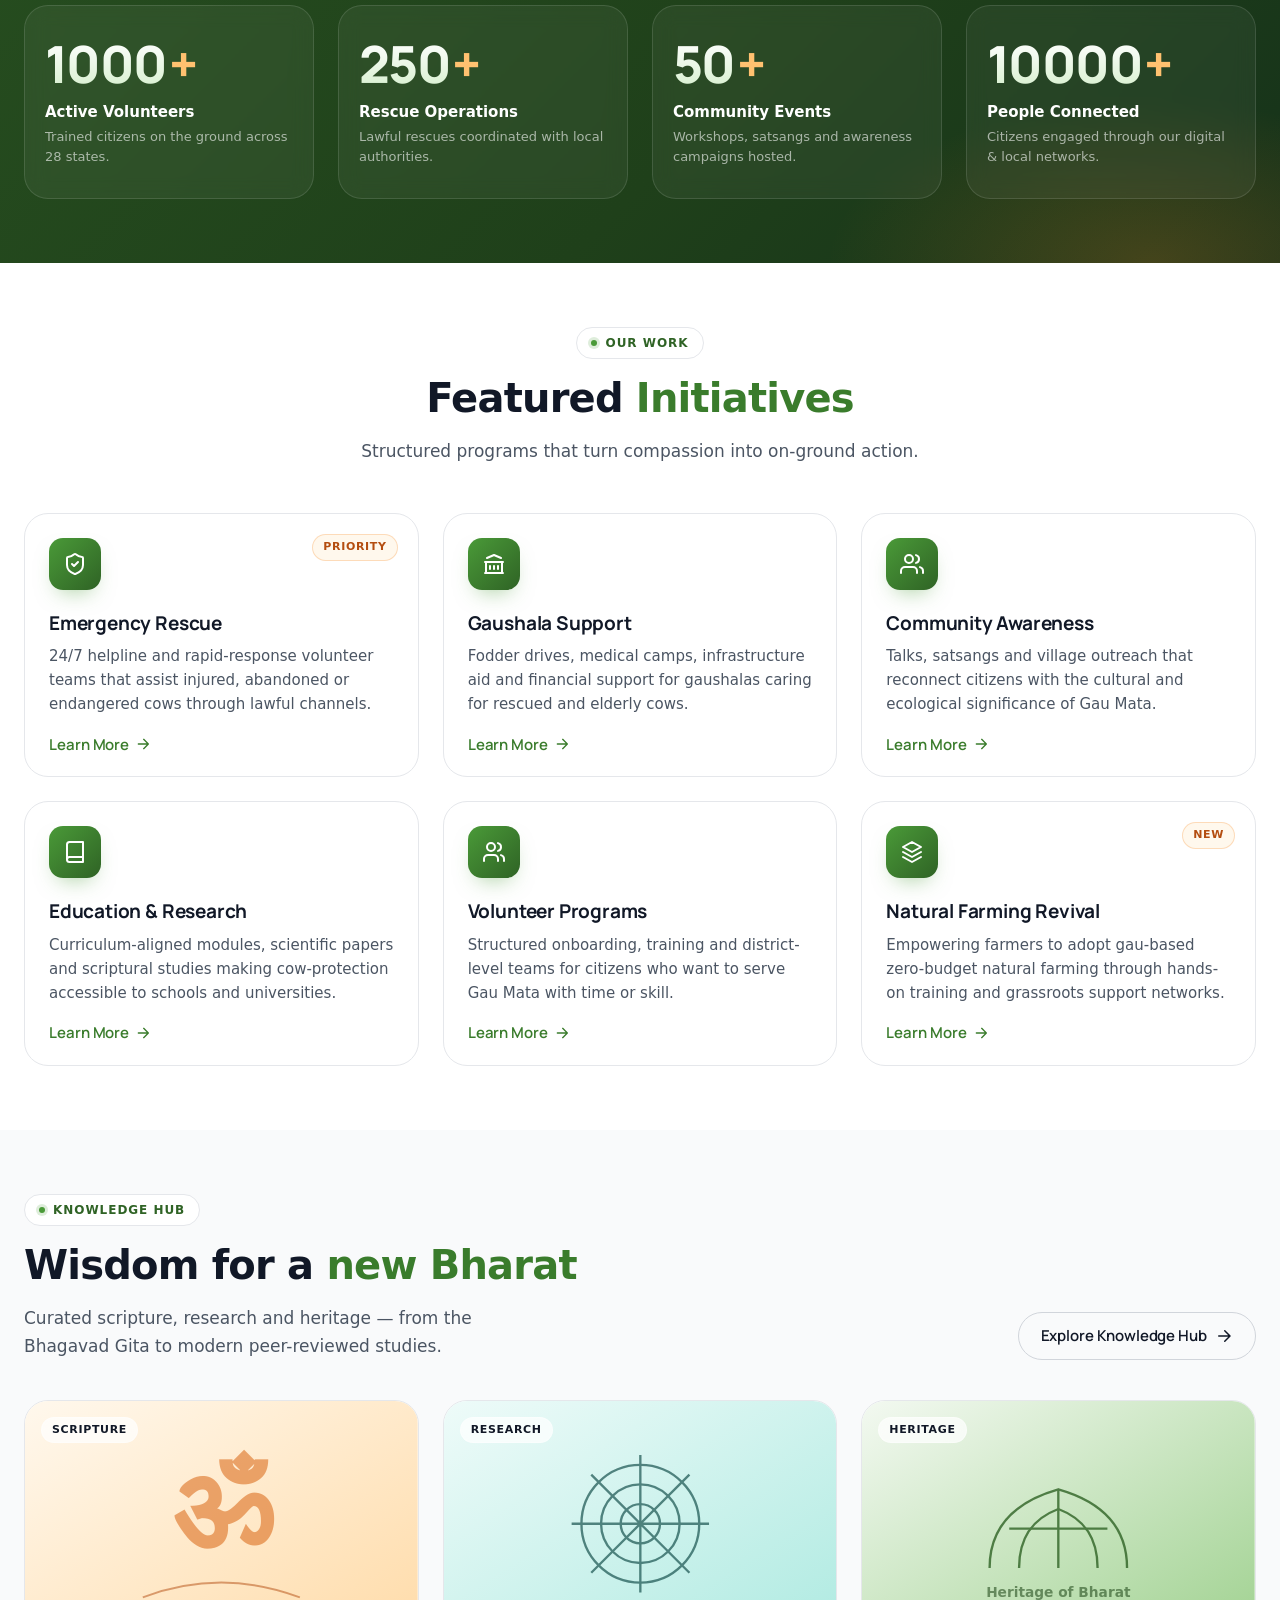
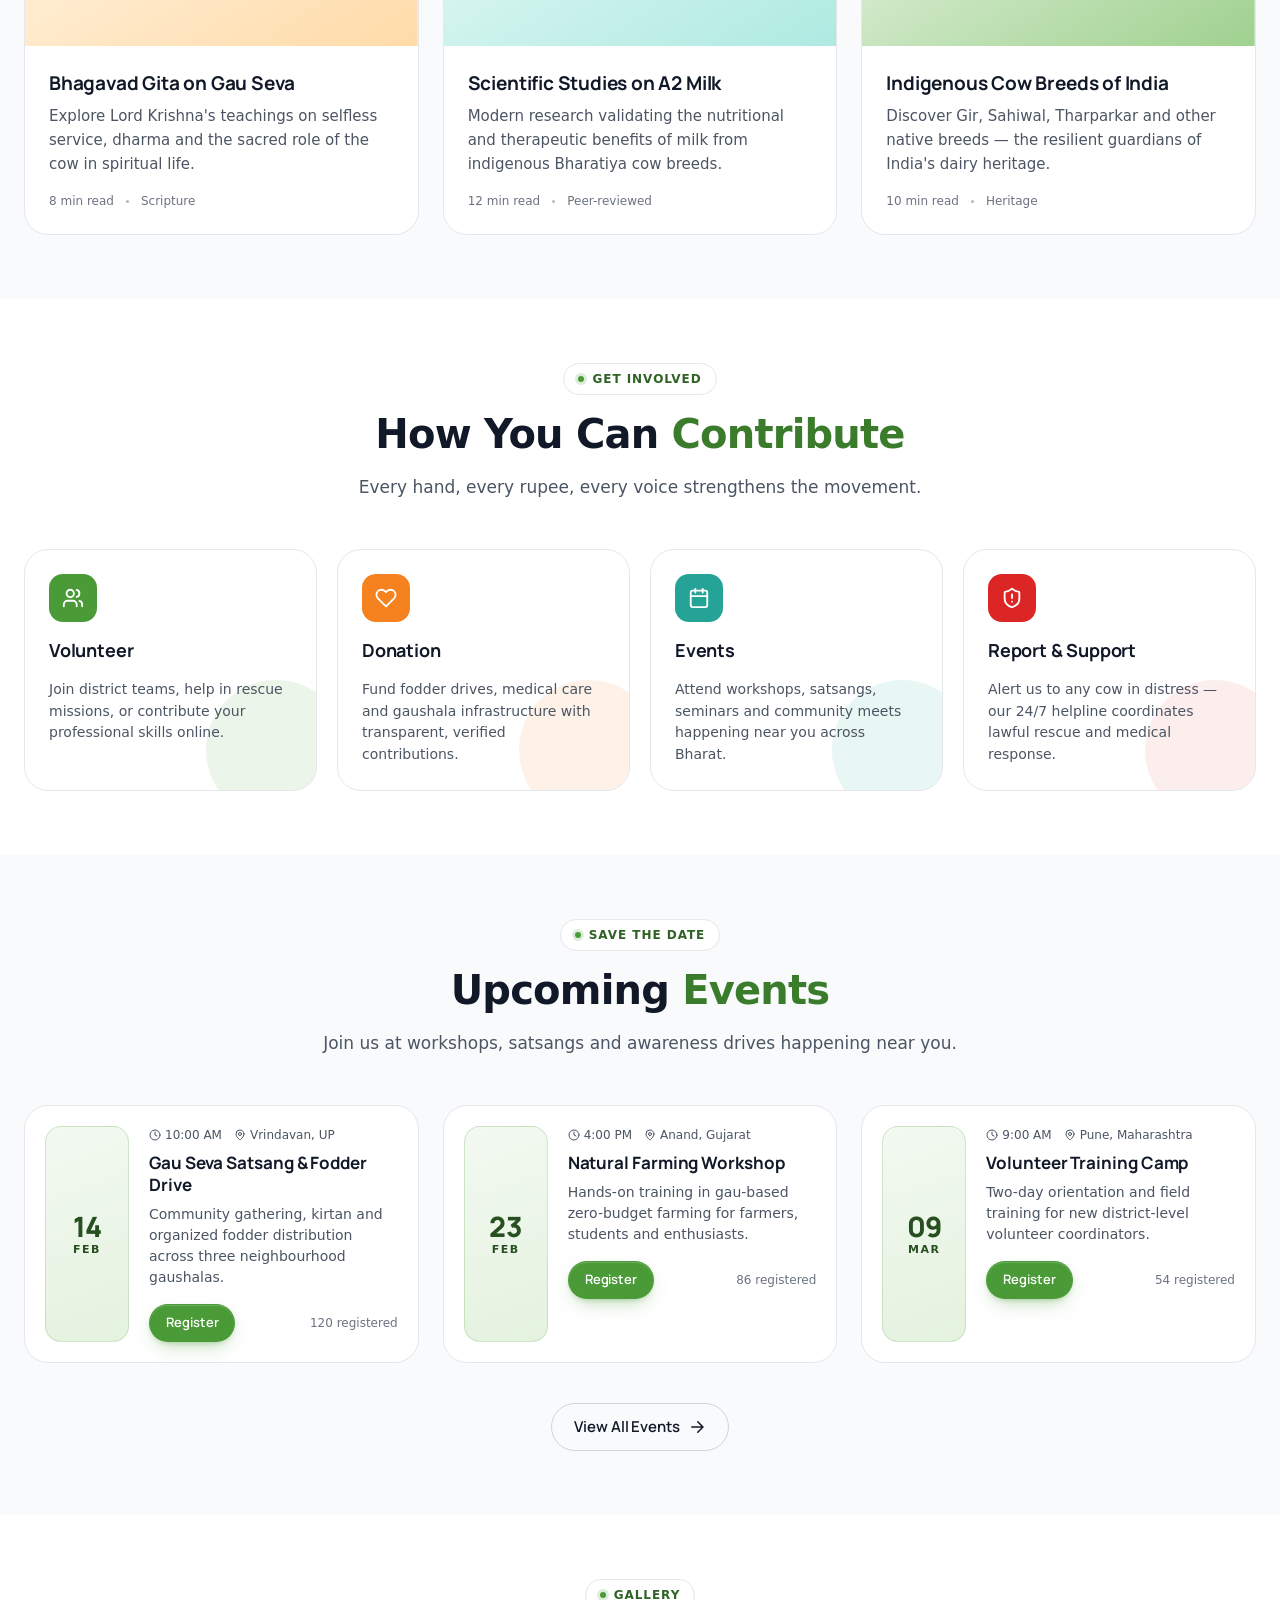
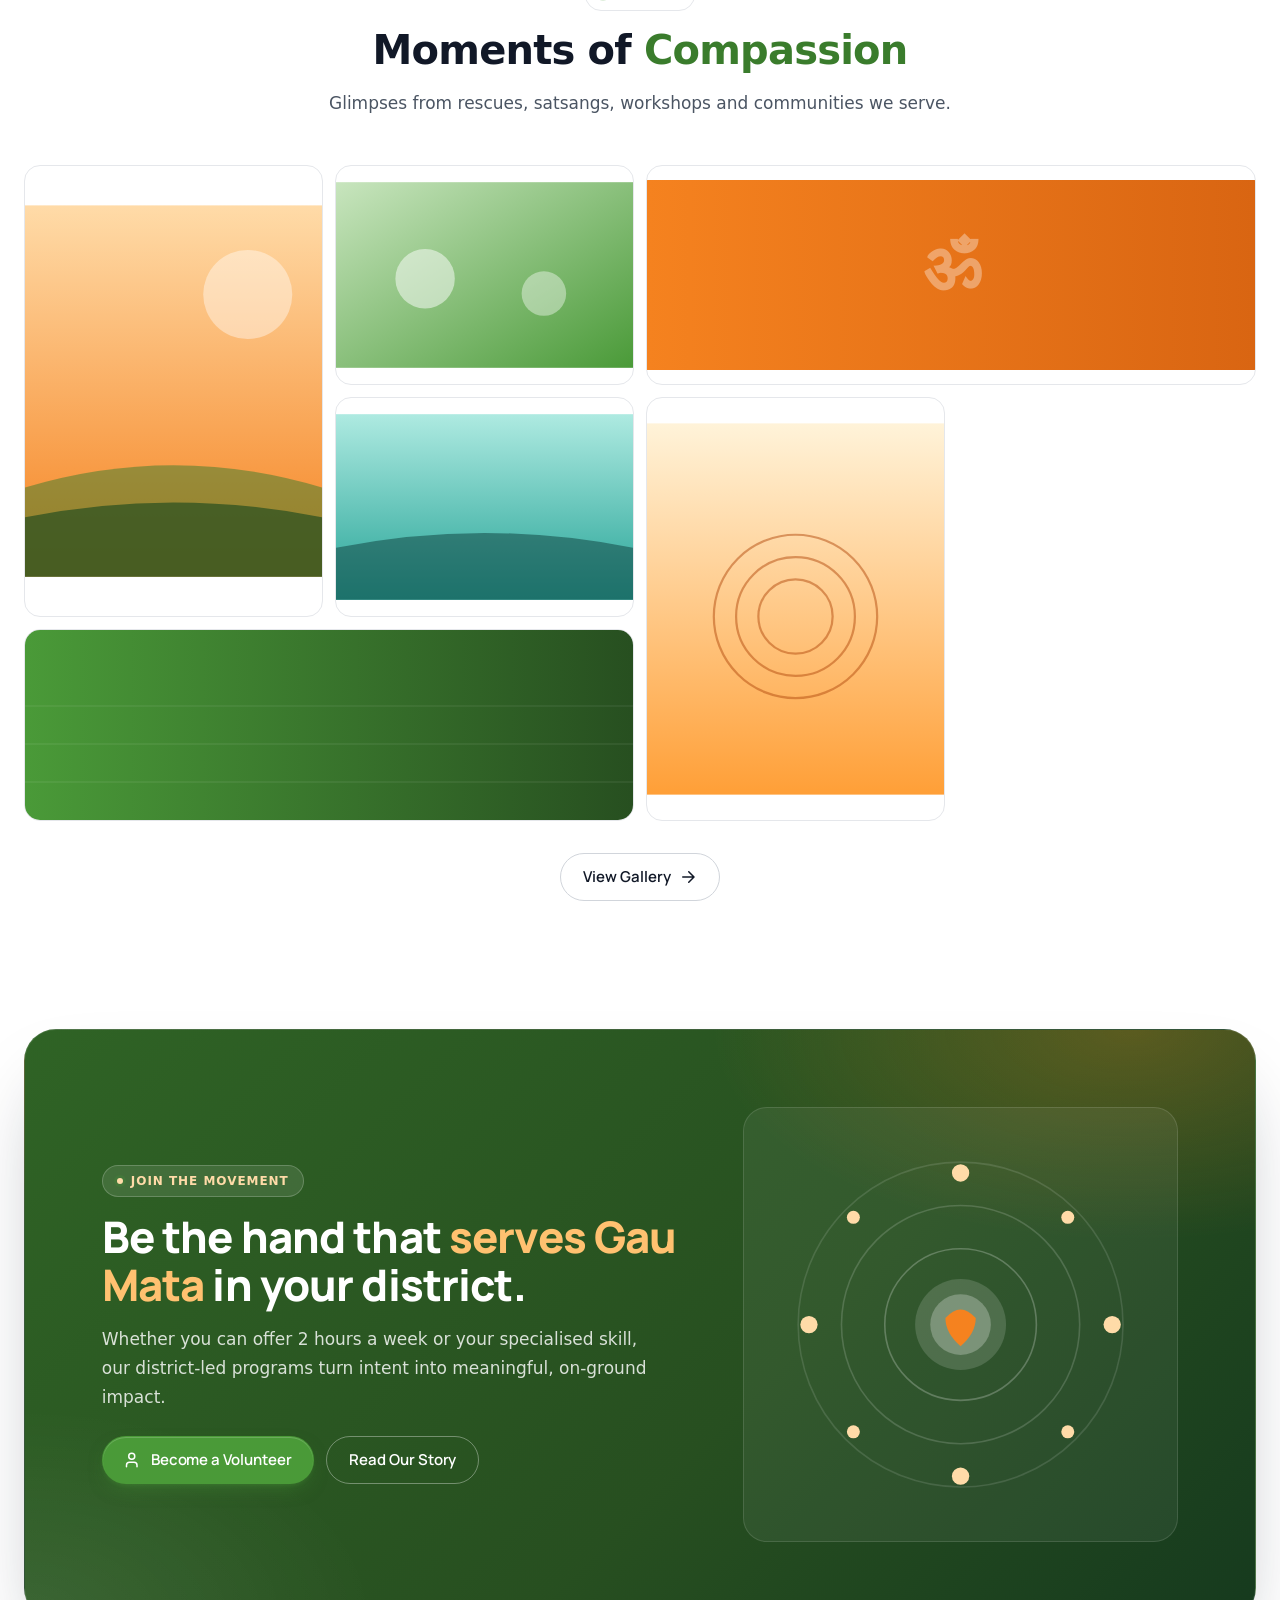
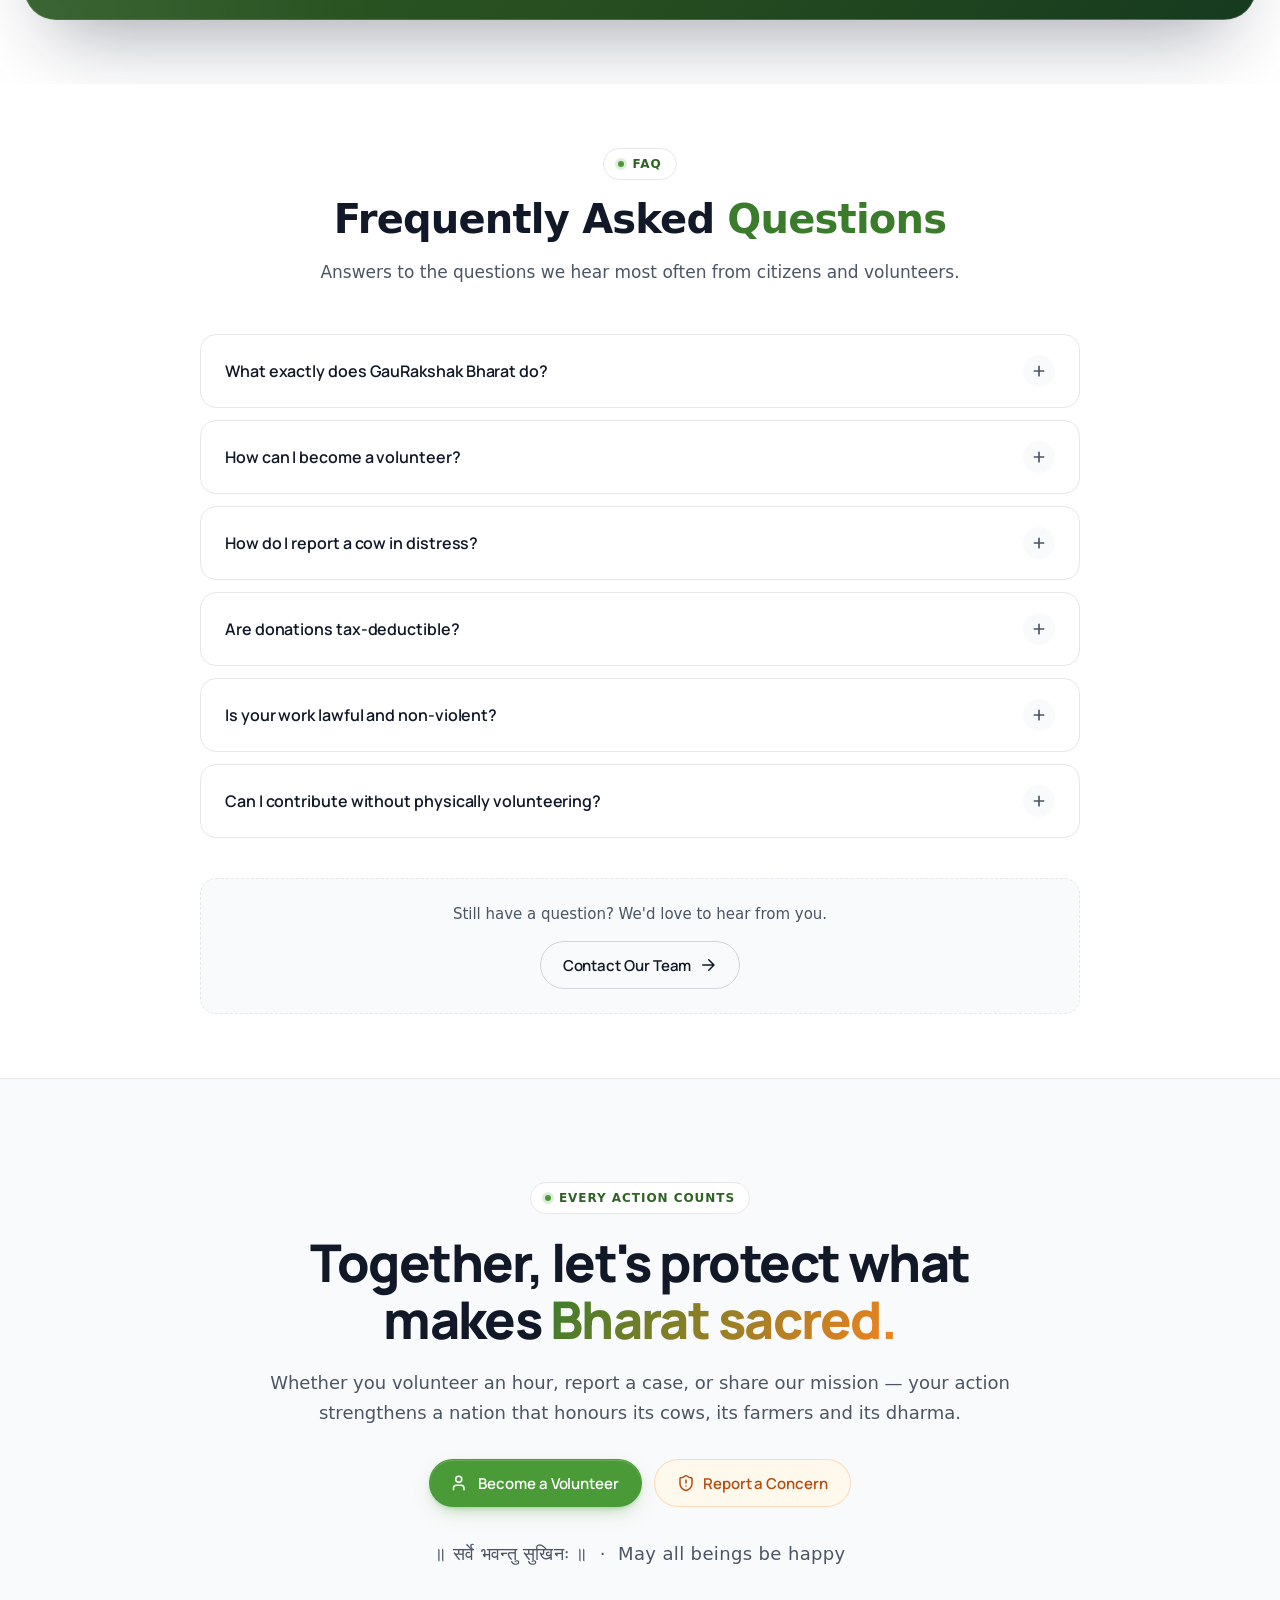
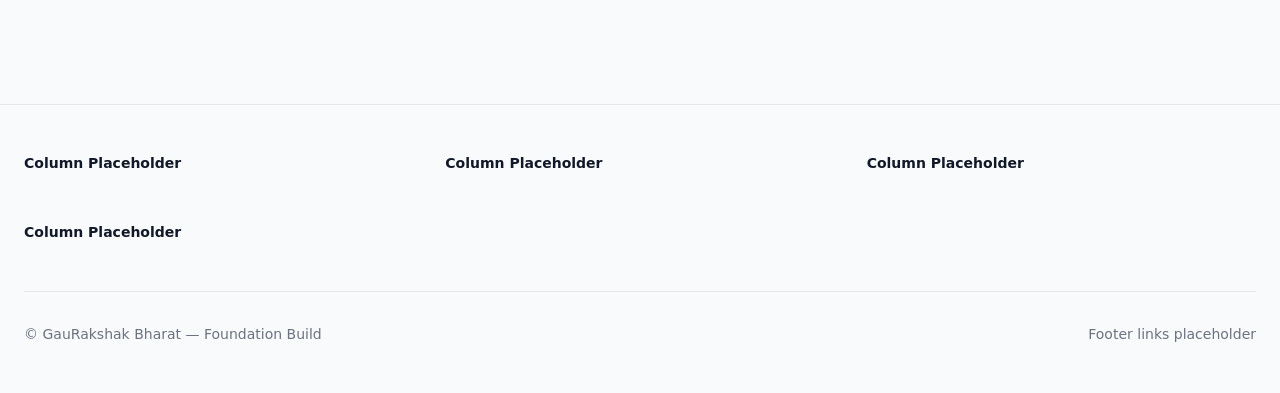
==== commit 09ba829d: "auto-commit for 4fc3b310-b8b2-46f2-a6d1-a4cafd152d4b" ====
--- a/index.html
+++ b/index.html
@@ -42,6 +42,7 @@
   <link rel="stylesheet" href="css/style.css">
   <link rel="stylesheet" href="css/animations.css">
   <link rel="stylesheet" href="css/responsive.css">
+  <link rel="stylesheet" href="css/home.css">
 </head>
 <body>
 
@@ -201,30 +202,1008 @@
          MAIN CONTENT
          Placeholder sections — content added later
          ============================================= -->
-    <main id="main-content" class="main-content" role="main">
-
-      <!-- Section Placeholder 01 -->
-      <section
-        class="section section--placeholder"
-        id="section-01"
-        aria-label="Section placeholder one"
-        data-placeholder-label="Section Placeholder — Content Coming Soon">
+    <main id="main-content" class="main-content home-main" role="main">
+
+      <!-- =============================================
+           1. HERO
+           ============================================= -->
+      <section class="hero" id="hero" aria-labelledby="hero-title">
+        <div class="hero__inner">
+          <div class="hero__content" data-animate="fade-up">
+            <span class="hero__badge">
+              <span class="dot" aria-hidden="true"></span>
+              A Community Movement of Bharat
+            </span>
+
+            <h1 class="hero__title" id="hero-title">
+              Protecting the sacred bond between
+              <span class="accent">Cows, Culture &amp; Community</span>
+            </h1>
+
+            <p class="hero__desc">
+              GauRakshak Bharat is a citizen-led initiative uniting volunteers, farmers, gaushalas
+              and citizens to safeguard cows, revive Vedic wisdom, and build a compassionate,
+              self-reliant Bharat — rooted in dharma and driven by action.
+            </p>
+
+            <div class="hero__actions">
+              <a href="pages/volunteer.html" class="home-btn home-btn--primary ripple-container" data-testid="hero-volunteer-btn">
+                <svg class="icon" viewBox="0 0 24 24" aria-hidden="true">
+                  <path d="M16 21v-2a4 4 0 0 0-4-4H6a4 4 0 0 0-4 4v2"></path>
+                  <circle cx="9" cy="7" r="4"></circle>
+                  <path d="M22 21v-2a4 4 0 0 0-3-3.87M16 3.13a4 4 0 0 1 0 7.75"></path>
+                </svg>
+                Become a Volunteer
+              </a>
+              <a href="pages/report.html" class="home-btn home-btn--secondary" data-testid="hero-report-btn">
+                <svg class="icon" viewBox="0 0 24 24" aria-hidden="true">
+                  <path d="M20 13c0 5-3.5 7.5-7.66 8.95a1 1 0 0 1-.67-.01C7.5 20.5 4 18 4 13V6a1 1 0 0 1 1-1c2 0 4.5-1.2 6.24-2.72a1.17 1.17 0 0 1 1.52 0C14.51 3.81 17 5 19 5a1 1 0 0 1 1 1z"></path>
+                  <path d="M12 8v4M12 16h.01"></path>
+                </svg>
+                Report a Concern
+              </a>
+            </div>
+
+            <div class="hero__meta" aria-label="Quick statistics">
+              <div class="hero__meta-item">
+                <span class="hero__meta-num">28</span>
+                <span class="hero__meta-label">States Active</span>
+              </div>
+              <span class="hero__meta-sep" aria-hidden="true"></span>
+              <div class="hero__meta-item">
+                <span class="hero__meta-num">1000+</span>
+                <span class="hero__meta-label">Volunteers</span>
+              </div>
+              <span class="hero__meta-sep" aria-hidden="true"></span>
+              <div class="hero__meta-item">
+                <span class="hero__meta-num">24/7</span>
+                <span class="hero__meta-label">Helpline</span>
+              </div>
+            </div>
+          </div>
+
+          <div class="hero__visual" data-animate="fade-left" aria-hidden="true">
+            <div class="hero__illustration">
+              <svg viewBox="0 0 500 500" xmlns="http://www.w3.org/2000/svg">
+                <defs>
+                  <linearGradient id="sky" x1="0" y1="0" x2="0" y2="1">
+                    <stop offset="0%" stop-color="#fff3d9"/>
+                    <stop offset="100%" stop-color="#ffe4b3"/>
+                  </linearGradient>
+                  <linearGradient id="ground" x1="0" y1="0" x2="0" y2="1">
+                    <stop offset="0%" stop-color="#c8e5be"/>
+                    <stop offset="100%" stop-color="#9fd18f"/>
+                  </linearGradient>
+                  <linearGradient id="body" x1="0" y1="0" x2="1" y2="1">
+                    <stop offset="0%" stop-color="#ffffff"/>
+                    <stop offset="100%" stop-color="#f5e6d3"/>
+                  </linearGradient>
+                  <radialGradient id="sun" cx="50%" cy="50%" r="50%">
+                    <stop offset="0%" stop-color="#ffd97a"/>
+                    <stop offset="100%" stop-color="#f5821f"/>
+                  </radialGradient>
+                </defs>
+
+                <!-- Sky -->
+                <rect width="500" height="320" fill="url(#sky)"/>
+                <!-- Sun -->
+                <circle cx="380" cy="130" r="52" fill="url(#sun)" opacity="0.9"/>
+                <circle cx="380" cy="130" r="72" fill="#f5821f" opacity="0.12"/>
+                <circle cx="380" cy="130" r="92" fill="#f5821f" opacity="0.06"/>
+
+                <!-- Hills -->
+                <path d="M0 300 Q 120 220 240 280 T 500 260 L 500 340 L 0 340 Z" fill="#4a9a38" opacity="0.35"/>
+                <path d="M0 320 Q 140 260 280 300 T 500 290 L 500 360 L 0 360 Z" fill="#3a7c2c" opacity="0.55"/>
+
+                <!-- Ground -->
+                <rect y="320" width="500" height="180" fill="url(#ground)"/>
+
+                <!-- Trees -->
+                <g opacity="0.85">
+                  <circle cx="70" cy="290" r="28" fill="#2f6325"/>
+                  <rect x="66" y="300" width="8" height="30" fill="#7a5030"/>
+                  <circle cx="450" cy="300" r="22" fill="#3a7c2c"/>
+                  <rect x="447" y="308" width="6" height="24" fill="#7a5030"/>
+                </g>
+
+                <!-- Cow -->
+                <g transform="translate(150 200)">
+                  <!-- Body -->
+                  <ellipse cx="120" cy="130" rx="110" ry="60" fill="url(#body)" stroke="#c9a878" stroke-width="2"/>
+                  <!-- Back patch -->
+                  <path d="M60 100 Q 100 80 140 105 Q 160 90 190 110 Q 175 130 130 135 Q 90 138 60 120 Z" fill="#8b4513" opacity="0.85"/>
+                  <!-- Legs -->
+                  <rect x="55" y="175" width="14" height="60" rx="4" fill="#e8d5b7" stroke="#c9a878" stroke-width="2"/>
+                  <rect x="95" y="180" width="14" height="60" rx="4" fill="#e8d5b7" stroke="#c9a878" stroke-width="2"/>
+                  <rect x="140" y="180" width="14" height="60" rx="4" fill="#e8d5b7" stroke="#c9a878" stroke-width="2"/>
+                  <rect x="180" y="175" width="14" height="60" rx="4" fill="#e8d5b7" stroke="#c9a878" stroke-width="2"/>
+                  <!-- Hooves -->
+                  <rect x="53" y="230" width="18" height="8" rx="2" fill="#4a2c15"/>
+                  <rect x="93" y="235" width="18" height="8" rx="2" fill="#4a2c15"/>
+                  <rect x="138" y="235" width="18" height="8" rx="2" fill="#4a2c15"/>
+                  <rect x="178" y="230" width="18" height="8" rx="2" fill="#4a2c15"/>
+                  <!-- Tail -->
+                  <path d="M225 120 Q 250 130 245 160 Q 240 175 235 170" stroke="#c9a878" stroke-width="4" fill="none" stroke-linecap="round"/>
+                  <circle cx="235" cy="172" r="6" fill="#8b4513"/>
+
+                  <!-- Head -->
+                  <ellipse cx="35" cy="95" rx="42" ry="34" fill="url(#body)" stroke="#c9a878" stroke-width="2"/>
+                  <!-- Muzzle -->
+                  <ellipse cx="10" cy="108" rx="20" ry="14" fill="#f5c8a0" stroke="#c9a878" stroke-width="2"/>
+                  <circle cx="4" cy="106" r="2" fill="#4a2c15"/>
+                  <circle cx="16" cy="106" r="2" fill="#4a2c15"/>
+                  <!-- Eyes -->
+                  <ellipse cx="42" cy="86" rx="4" ry="5" fill="#2c1810"/>
+                  <circle cx="43" cy="84" r="1.4" fill="#fff"/>
+                  <!-- Ears -->
+                  <path d="M60 78 Q 78 68 82 88 Q 76 92 65 88 Z" fill="#8b4513"/>
+                  <path d="M20 74 Q 8 62 4 82 Q 12 88 22 84 Z" fill="#e8d5b7" stroke="#c9a878" stroke-width="1.5"/>
+                  <!-- Horns -->
+                  <path d="M62 68 Q 72 48 68 40" stroke="#d4b896" stroke-width="5" fill="none" stroke-linecap="round"/>
+                  <path d="M28 66 Q 20 46 24 38" stroke="#d4b896" stroke-width="5" fill="none" stroke-linecap="round"/>
+
+                  <!-- Tilak on forehead -->
+                  <path d="M32 72 L 32 82 M28 76 L 36 76" stroke="#f5821f" stroke-width="2.2" stroke-linecap="round"/>
+                  <!-- Bell -->
+                  <line x1="35" y1="128" x2="35" y2="140" stroke="#8b4513" stroke-width="2"/>
+                  <path d="M28 140 L 42 140 L 40 152 L 30 152 Z" fill="#f5c034" stroke="#b8860b" stroke-width="1.5"/>
+                  <circle cx="35" cy="154" r="2" fill="#8b4513"/>
+                </g>
+
+                <!-- Lotus flowers -->
+                <g transform="translate(60 400)" opacity="0.9">
+                  <ellipse cx="0" cy="0" rx="14" ry="6" fill="#ffb7c5" transform="rotate(-30)"/>
+                  <ellipse cx="0" cy="0" rx="14" ry="6" fill="#ff9ab4" transform="rotate(30)"/>
+                  <ellipse cx="0" cy="0" rx="14" ry="6" fill="#ffc9d6"/>
+                  <circle cx="0" cy="0" r="4" fill="#f5c034"/>
+                </g>
+                <g transform="translate(430 410)" opacity="0.9">
+                  <ellipse cx="0" cy="0" rx="10" ry="4" fill="#ffb7c5" transform="rotate(-30)"/>
+                  <ellipse cx="0" cy="0" rx="10" ry="4" fill="#ff9ab4" transform="rotate(30)"/>
+                  <ellipse cx="0" cy="0" rx="10" ry="4" fill="#ffc9d6"/>
+                  <circle cx="0" cy="0" r="3" fill="#f5c034"/>
+                </g>
+
+                <!-- Grass tufts -->
+                <g stroke="#2f6325" stroke-width="2" stroke-linecap="round" opacity="0.6">
+                  <path d="M30 470 L 30 455 M35 470 L 38 455 M25 470 L 22 456"/>
+                  <path d="M470 465 L 470 450 M475 465 L 478 450 M465 465 L 462 451"/>
+                  <path d="M240 480 L 240 465 M245 480 L 248 465 M235 480 L 232 466"/>
+                </g>
+              </svg>
+            </div>
+
+            <div class="hero__floater hero__floater--top">
+              <svg class="icon" viewBox="0 0 24 24" aria-hidden="true">
+                <path d="M20 13c0 5-3.5 7.5-7.66 8.95a1 1 0 0 1-.67-.01C7.5 20.5 4 18 4 13V6a1 1 0 0 1 1-1c2 0 4.5-1.2 6.24-2.72a1.17 1.17 0 0 1 1.52 0C14.51 3.81 17 5 19 5a1 1 0 0 1 1 1z"></path>
+                <path d="m9 12 2 2 4-4"></path>
+              </svg>
+              Verified Volunteers
+            </div>
+
+            <div class="hero__floater hero__floater--bottom">
+              <svg class="icon" viewBox="0 0 24 24" aria-hidden="true">
+                <path d="M20.84 4.61a5.5 5.5 0 0 0-7.78 0L12 5.67l-1.06-1.06a5.5 5.5 0 0 0-7.78 7.78l1.06 1.06L12 21.23l7.78-7.78 1.06-1.06a5.5 5.5 0 0 0 0-7.78z"></path>
+              </svg>
+              Serving Since 2019
+            </div>
+          </div>
+        </div>
       </section>
 
-      <!-- Section Placeholder 02 -->
-      <section
-        class="section section--placeholder section--subtle"
-        id="section-02"
-        aria-label="Section placeholder two"
-        data-placeholder-label="Section Placeholder — Content Coming Soon">
+      <!-- =============================================
+           2. TRUST STRIP
+           ============================================= -->
+      <section class="trust" aria-label="Our commitments">
+        <div class="trust__grid" data-stagger>
+          <div class="trust__card" data-animate="fade-up">
+            <div class="trust__check" aria-hidden="true">
+              <svg class="icon" viewBox="0 0 24 24"><path d="m5 12 5 5L20 7"></path></svg>
+            </div>
+            <div>
+              <span class="trust__label">Community Driven</span>
+              <span class="trust__sub">Powered by citizens of Bharat</span>
+            </div>
+          </div>
+          <div class="trust__card" data-animate="fade-up">
+            <div class="trust__check" aria-hidden="true">
+              <svg class="icon" viewBox="0 0 24 24"><path d="m5 12 5 5L20 7"></path></svg>
+            </div>
+            <div>
+              <span class="trust__label">Verified Information</span>
+              <span class="trust__sub">Sourced from scriptures &amp; science</span>
+            </div>
+          </div>
+          <div class="trust__card" data-animate="fade-up">
+            <div class="trust__check" aria-hidden="true">
+              <svg class="icon" viewBox="0 0 24 24"><path d="m5 12 5 5L20 7"></path></svg>
+            </div>
+            <div>
+              <span class="trust__label">Volunteer Network</span>
+              <span class="trust__sub">1000+ trained across 28 states</span>
+            </div>
+          </div>
+          <div class="trust__card" data-animate="fade-up">
+            <div class="trust__check" aria-hidden="true">
+              <svg class="icon" viewBox="0 0 24 24"><path d="m5 12 5 5L20 7"></path></svg>
+            </div>
+            <div>
+              <span class="trust__label">Cow Protection</span>
+              <span class="trust__sub">Lawful, ethical &amp; peaceful action</span>
+            </div>
+          </div>
+        </div>
       </section>
 
-      <!-- Section Placeholder 03 -->
-      <section
-        class="section section--placeholder"
-        id="section-03"
-        aria-label="Section placeholder three"
-        data-placeholder-label="Section Placeholder — Content Coming Soon">
+      <!-- =============================================
+           3. ABOUT GAURAKSHAK BHARAT
+           ============================================= -->
+      <section class="home-section" id="about" aria-labelledby="about-title">
+        <div class="about__grid">
+          <div class="about__visual" data-animate="fade-right" aria-hidden="true">
+            <svg viewBox="0 0 400 500" xmlns="http://www.w3.org/2000/svg">
+              <defs>
+                <linearGradient id="ab-bg" x1="0" y1="0" x2="1" y2="1">
+                  <stop offset="0%" stop-color="#f3f9f1"/>
+                  <stop offset="100%" stop-color="#e4f2df"/>
+                </linearGradient>
+              </defs>
+              <rect width="400" height="500" fill="url(#ab-bg)"/>
+              <!-- Mandala pattern -->
+              <g transform="translate(200 220)" opacity="0.28" fill="none" stroke="#3a7c2c" stroke-width="1.5">
+                <circle r="150"/>
+                <circle r="120"/>
+                <circle r="90"/>
+                <circle r="60"/>
+                <g>
+                  <path d="M-150 0 L 150 0 M 0 -150 L 0 150 M -106 -106 L 106 106 M -106 106 L 106 -106"/>
+                </g>
+                <g stroke="#f5821f">
+                  <circle r="30"/>
+                  <path d="M0 -60 L 15 -30 L 0 0 L -15 -30 Z"/>
+                  <path d="M0 60 L 15 30 L 0 0 L -15 30 Z"/>
+                  <path d="M-60 0 L -30 15 L 0 0 L -30 -15 Z"/>
+                  <path d="M60 0 L 30 15 L 0 0 L 30 -15 Z"/>
+                </g>
+              </g>
+
+              <!-- Silhouettes -->
+              <g transform="translate(80 340)">
+                <ellipse cx="60" cy="90" rx="52" ry="28" fill="#3a7c2c"/>
+                <rect x="30" y="105" width="8" height="35" fill="#3a7c2c"/>
+                <rect x="52" y="108" width="8" height="35" fill="#3a7c2c"/>
+                <rect x="72" y="108" width="8" height="35" fill="#3a7c2c"/>
+                <rect x="90" y="105" width="8" height="35" fill="#3a7c2c"/>
+                <circle cx="18" cy="76" r="18" fill="#3a7c2c"/>
+                <path d="M28 62 Q 34 48 28 42 M12 60 Q 6 46 12 40" stroke="#3a7c2c" stroke-width="3" fill="none" stroke-linecap="round"/>
+              </g>
+              <g transform="translate(220 360)">
+                <circle cx="30" cy="60" r="18" fill="#f5821f" opacity="0.85"/>
+                <path d="M12 78 L 12 130 L 48 130 L 48 78 Z" fill="#f5821f" opacity="0.85"/>
+                <circle cx="90" cy="65" r="15" fill="#d96512" opacity="0.85"/>
+                <path d="M75 80 L 75 130 L 105 130 L 105 80 Z" fill="#d96512" opacity="0.85"/>
+              </g>
+              <!-- Om symbol -->
+              <text x="200" y="140" text-anchor="middle" font-size="80" fill="#f5821f" opacity="0.7" font-family="serif" font-weight="bold">ॐ</text>
+            </svg>
+
+            <div class="about__stat">
+              <div class="about__stat-num">Since 2019</div>
+              <div class="about__stat-label">Serving Bharat with dharma-driven action</div>
+            </div>
+          </div>
+
+          <div class="about__content" data-animate="fade-left">
+            <div class="home-section__head home-section__head--left">
+              <span class="home-section__eyebrow"><span class="dot"></span>About Us</span>
+              <h2 class="home-section__title">Rooted in <span class="accent">Dharma</span>, driven by service.</h2>
+              <p class="home-section__lede">
+                GauRakshak Bharat is a nationwide platform where citizens, scholars, farmers and volunteers
+                unite to protect the cow — Gau Mata — and revive her role in India's agriculture,
+                spirituality and daily life. We work through education, community outreach and lawful
+                on-ground support.
+              </p>
+            </div>
+
+            <div class="about__pillars">
+              <div class="about__pillar">
+                <div class="about__pillar-icon"><svg class="icon" viewBox="0 0 24 24"><circle cx="12" cy="8" r="5"></circle><path d="M20 21a8 8 0 0 0-16 0"></path></svg></div>
+                <div>
+                  <h4>Who we are</h4>
+                  <p>A grassroots network of Bharatiyas serving Gau Mata.</p>
+                </div>
+              </div>
+              <div class="about__pillar">
+                <div class="about__pillar-icon"><svg class="icon" viewBox="0 0 24 24"><path d="M12 2 3 7l9 5 9-5-9-5z"></path><path d="m3 17 9 5 9-5M3 12l9 5 9-5"></path></svg></div>
+                <div>
+                  <h4>Why it matters</h4>
+                  <p>Cows sustain soil, health, culture and rural livelihoods.</p>
+                </div>
+              </div>
+              <div class="about__pillar">
+                <div class="about__pillar-icon"><svg class="icon" viewBox="0 0 24 24"><path d="m12 2 3 7 7 .5-5.5 4.5 2 7.5L12 17l-6.5 4 2-7.5L2 9.5 9 9z"></path></svg></div>
+                <div>
+                  <h4>Our mission</h4>
+                  <p>Protect cows, empower gaushalas, educate the next generation.</p>
+                </div>
+              </div>
+              <div class="about__pillar">
+                <div class="about__pillar-icon"><svg class="icon" viewBox="0 0 24 24"><path d="M20.84 4.61a5.5 5.5 0 0 0-7.78 0L12 5.67l-1.06-1.06a5.5 5.5 0 0 0-7.78 7.78l1.06 1.06L12 21.23l7.78-7.78 1.06-1.06a5.5 5.5 0 0 0 0-7.78z"></path></svg></div>
+                <div>
+                  <h4>Our purpose</h4>
+                  <p>A compassionate, self-reliant Bharat rooted in ahimsa.</p>
+                </div>
+              </div>
+            </div>
+
+            <div style="margin-top: var(--space-8);">
+              <a href="pages/about.html" class="home-btn home-btn--ghost" data-testid="about-learn-more-btn">
+                Learn More About Us
+                <svg class="icon" viewBox="0 0 24 24"><path d="M5 12h14M13 5l7 7-7 7"></path></svg>
+              </a>
+            </div>
+          </div>
+        </div>
+      </section>
+
+      <!-- =============================================
+           4. WHY GAU MATA MATTERS
+           ============================================= -->
+      <section class="home-section home-section--subtle" id="why" aria-labelledby="why-title">
+        <div class="home-section__head" data-animate="fade-up">
+          <span class="home-section__eyebrow"><span class="dot"></span>The Sacred Bond</span>
+          <h2 class="home-section__title" id="why-title">Why <span class="accent">Gau Mata</span> Matters</h2>
+          <p class="home-section__lede">
+            From the Vedas to modern research, the cow's role in shaping Bharat spans five essential dimensions.
+          </p>
+        </div>
+
+        <div class="why__grid" data-stagger>
+          <div class="why__card why__card--culture" data-animate="fade-up">
+            <div class="why__icon">
+              <svg class="icon" viewBox="0 0 24 24"><path d="M4 22h16M6 22V10l6-6 6 6v12M10 22v-6h4v6M9 13h1M14 13h1"></path></svg>
+            </div>
+            <h3>Culture &amp; Spirituality</h3>
+            <p>Revered in Vedas, Puranas and daily rituals, Gau Mata is the living embodiment of dharma, motherhood and prosperity across Sanatan tradition.</p>
+          </div>
+
+          <div class="why__card why__card--agriculture" data-animate="fade-up">
+            <div class="why__icon">
+              <svg class="icon" viewBox="0 0 24 24"><path d="M12 22V8M5 12c0-3 3-6 7-6s7 3 7 6M8 22h8"></path><path d="M12 8c-2-1-5-1-7 1M12 8c2-1 5-1 7 1"></path></svg>
+            </div>
+            <h3>Agriculture</h3>
+            <p>Indigenous breeds fertilise soil, power natural farming and support bullock-driven agriculture — the backbone of sustainable rural India.</p>
+          </div>
+
+          <div class="why__card why__card--environment" data-animate="fade-up">
+            <div class="why__icon">
+              <svg class="icon" viewBox="0 0 24 24"><path d="M11 20A7 7 0 0 1 4 13c0-7 9-11 16-11 0 7-4 16-11 16Z"></path><path d="M6 18c2-4 5-7 10-9"></path></svg>
+            </div>
+            <h3>Environment</h3>
+            <p>Cow dung and urine enrich soil, reduce chemical dependency and lower carbon footprint — restoring ecological balance to our farmlands.</p>
+          </div>
+
+          <div class="why__card why__card--economy" data-animate="fade-up">
+            <div class="why__icon">
+              <svg class="icon" viewBox="0 0 24 24"><path d="M12 2v20M17 5H9.5a3.5 3.5 0 0 0 0 7h5a3.5 3.5 0 0 1 0 7H6"></path></svg>
+            </div>
+            <h3>Rural Economy</h3>
+            <p>Dairy, panchagavya products and organic inputs generate livelihood for millions — anchoring self-reliant, village-based economies.</p>
+          </div>
+
+          <div class="why__card why__card--health" data-animate="fade-up">
+            <div class="why__icon">
+              <svg class="icon" viewBox="0 0 24 24"><path d="M20.84 4.61a5.5 5.5 0 0 0-7.78 0L12 5.67l-1.06-1.06a5.5 5.5 0 0 0-7.78 7.78l1.06 1.06L12 21.23l7.78-7.78 1.06-1.06a5.5 5.5 0 0 0 0-7.78z"></path></svg>
+            </div>
+            <h3>Health &amp; Wellness</h3>
+            <p>A2 milk, ghee and Ayurvedic formulations from desi cows nourish the body, sharpen the mind and preserve time-tested wellness traditions.</p>
+          </div>
+
+          <div class="why__card why__card--agriculture" data-animate="fade-up">
+            <div class="why__icon">
+              <svg class="icon" viewBox="0 0 24 24"><circle cx="12" cy="12" r="10"></circle><path d="M12 2v20M2 12h20"></path></svg>
+            </div>
+            <h3>National Identity</h3>
+            <p>The cow symbolises the soul of Bharat — a living link between our past, present and a compassionate, dharma-guided future.</p>
+          </div>
+        </div>
+      </section>
+
+      <!-- =============================================
+           5. IMPACT STATISTICS
+           ============================================= -->
+      <section class="home-section impact" id="impact" aria-labelledby="impact-title">
+        <div class="impact__head home-section__head" data-animate="fade-up">
+          <span class="home-section__eyebrow"><span class="dot"></span>Our Journey</span>
+          <h2 class="home-section__title" id="impact-title">Impact Across Bharat</h2>
+          <p class="home-section__lede">Every rescue, every workshop, every volunteer strengthens our shared purpose.</p>
+        </div>
+
+        <div class="impact__grid" data-stagger>
+          <div class="impact__stat" data-animate="fade-up">
+            <div class="impact__stat-num">
+              <span data-counter="1000" data-counter-suffix="">0</span><span class="impact__stat-suffix">+</span>
+            </div>
+            <div class="impact__stat-label">Active Volunteers</div>
+            <div class="impact__stat-sub">Trained citizens on the ground across 28 states.</div>
+          </div>
+          <div class="impact__stat" data-animate="fade-up">
+            <div class="impact__stat-num">
+              <span data-counter="250" data-counter-suffix="">0</span><span class="impact__stat-suffix">+</span>
+            </div>
+            <div class="impact__stat-label">Rescue Operations</div>
+            <div class="impact__stat-sub">Lawful rescues coordinated with local authorities.</div>
+          </div>
+          <div class="impact__stat" data-animate="fade-up">
+            <div class="impact__stat-num">
+              <span data-counter="50" data-counter-suffix="">0</span><span class="impact__stat-suffix">+</span>
+            </div>
+            <div class="impact__stat-label">Community Events</div>
+            <div class="impact__stat-sub">Workshops, satsangs and awareness campaigns hosted.</div>
+          </div>
+          <div class="impact__stat" data-animate="fade-up">
+            <div class="impact__stat-num">
+              <span data-counter="10000" data-counter-suffix="">0</span><span class="impact__stat-suffix">+</span>
+            </div>
+            <div class="impact__stat-label">People Connected</div>
+            <div class="impact__stat-sub">Citizens engaged through our digital &amp; local networks.</div>
+          </div>
+        </div>
+      </section>
+
+      <!-- =============================================
+           6. FEATURED INITIATIVES
+           ============================================= -->
+      <section class="home-section" id="initiatives" aria-labelledby="init-title">
+        <div class="home-section__head" data-animate="fade-up">
+          <span class="home-section__eyebrow"><span class="dot"></span>Our Work</span>
+          <h2 class="home-section__title" id="init-title">Featured <span class="accent">Initiatives</span></h2>
+          <p class="home-section__lede">Structured programs that turn compassion into on-ground action.</p>
+        </div>
+
+        <div class="initiatives__grid" data-stagger>
+          <article class="init-card" data-animate="fade-up">
+            <span class="init-card__badge">Priority</span>
+            <div class="init-card__icon">
+              <svg class="icon" viewBox="0 0 24 24"><path d="M20 13c0 5-3.5 7.5-7.66 8.95a1 1 0 0 1-.67-.01C7.5 20.5 4 18 4 13V6a1 1 0 0 1 1-1c2 0 4.5-1.2 6.24-2.72a1.17 1.17 0 0 1 1.52 0C14.51 3.81 17 5 19 5a1 1 0 0 1 1 1z"></path><path d="m9 12 2 2 4-4"></path></svg>
+            </div>
+            <h3>Emergency Rescue</h3>
+            <p>24/7 helpline and rapid-response volunteer teams that assist injured, abandoned or endangered cows through lawful channels.</p>
+            <a href="pages/community.html" class="home-btn home-btn--link">Learn More <svg class="icon" viewBox="0 0 24 24"><path d="M5 12h14M13 5l7 7-7 7"></path></svg></a>
+          </article>
+
+          <article class="init-card" data-animate="fade-up">
+            <div class="init-card__icon">
+              <svg class="icon" viewBox="0 0 24 24"><path d="M3 21h18M3 10h18M5 6l7-3 7 3M4 10v11M20 10v11M8 14v3M12 14v3M16 14v3"></path></svg>
+            </div>
+            <h3>Gaushala Support</h3>
+            <p>Fodder drives, medical camps, infrastructure aid and financial support for gaushalas caring for rescued and elderly cows.</p>
+            <a href="pages/community.html" class="home-btn home-btn--link">Learn More <svg class="icon" viewBox="0 0 24 24"><path d="M5 12h14M13 5l7 7-7 7"></path></svg></a>
+          </article>
+
+          <article class="init-card" data-animate="fade-up">
+            <div class="init-card__icon">
+              <svg class="icon" viewBox="0 0 24 24"><path d="M17 21v-2a4 4 0 0 0-4-4H5a4 4 0 0 0-4 4v2"></path><circle cx="9" cy="7" r="4"></circle><path d="M23 21v-2a4 4 0 0 0-3-3.87M16 3.13a4 4 0 0 1 0 7.75"></path></svg>
+            </div>
+            <h3>Community Awareness</h3>
+            <p>Talks, satsangs and village outreach that reconnect citizens with the cultural and ecological significance of Gau Mata.</p>
+            <a href="pages/community.html" class="home-btn home-btn--link">Learn More <svg class="icon" viewBox="0 0 24 24"><path d="M5 12h14M13 5l7 7-7 7"></path></svg></a>
+          </article>
+
+          <article class="init-card" data-animate="fade-up">
+            <div class="init-card__icon">
+              <svg class="icon" viewBox="0 0 24 24"><path d="M4 19.5A2.5 2.5 0 0 1 6.5 17H20"></path><path d="M4 4.5A2.5 2.5 0 0 1 6.5 2H20v20H6.5A2.5 2.5 0 0 1 4 19.5z"></path></svg>
+            </div>
+            <h3>Education &amp; Research</h3>
+            <p>Curriculum-aligned modules, scientific papers and scriptural studies making cow-protection accessible to schools and universities.</p>
+            <a href="pages/knowledge.html" class="home-btn home-btn--link">Learn More <svg class="icon" viewBox="0 0 24 24"><path d="M5 12h14M13 5l7 7-7 7"></path></svg></a>
+          </article>
+
+          <article class="init-card" data-animate="fade-up">
+            <div class="init-card__icon">
+              <svg class="icon" viewBox="0 0 24 24"><path d="M16 21v-2a4 4 0 0 0-4-4H6a4 4 0 0 0-4 4v2"></path><circle cx="9" cy="7" r="4"></circle><path d="M22 21v-2a4 4 0 0 0-3-3.87M16 3.13a4 4 0 0 1 0 7.75"></path></svg>
+            </div>
+            <h3>Volunteer Programs</h3>
+            <p>Structured onboarding, training and district-level teams for citizens who want to serve Gau Mata with time or skill.</p>
+            <a href="pages/volunteer.html" class="home-btn home-btn--link">Learn More <svg class="icon" viewBox="0 0 24 24"><path d="M5 12h14M13 5l7 7-7 7"></path></svg></a>
+          </article>
+
+          <article class="init-card" data-animate="fade-up">
+            <span class="init-card__badge">New</span>
+            <div class="init-card__icon">
+              <svg class="icon" viewBox="0 0 24 24"><path d="M12 2 3 7l9 5 9-5-9-5zM3 12l9 5 9-5M3 17l9 5 9-5"></path></svg>
+            </div>
+            <h3>Natural Farming Revival</h3>
+            <p>Empowering farmers to adopt gau-based zero-budget natural farming through hands-on training and grassroots support networks.</p>
+            <a href="pages/knowledge.html" class="home-btn home-btn--link">Learn More <svg class="icon" viewBox="0 0 24 24"><path d="M5 12h14M13 5l7 7-7 7"></path></svg></a>
+          </article>
+        </div>
+      </section>
+
+      <!-- =============================================
+           7. KNOWLEDGE HUB PREVIEW
+           ============================================= -->
+      <section class="home-section home-section--subtle" id="knowledge" aria-labelledby="k-title">
+        <div class="knowledge__wrap">
+          <div class="knowledge__header" data-animate="fade-up">
+            <div>
+              <span class="home-section__eyebrow"><span class="dot"></span>Knowledge Hub</span>
+              <h2 class="home-section__title" style="margin-top: var(--space-4);" id="k-title">Wisdom for a <span class="accent">new Bharat</span></h2>
+              <p class="home-section__lede" style="max-width: 520px;">Curated scripture, research and heritage — from the Bhagavad Gita to modern peer-reviewed studies.</p>
+            </div>
+            <a href="pages/knowledge.html" class="home-btn home-btn--ghost" data-testid="explore-knowledge-btn">
+              Explore Knowledge Hub
+              <svg class="icon" viewBox="0 0 24 24"><path d="M5 12h14M13 5l7 7-7 7"></path></svg>
+            </a>
+          </div>
+
+          <div class="knowledge__grid" data-stagger>
+            <article class="knowledge-card" data-animate="fade-up">
+              <div class="knowledge-card__media" aria-hidden="true">
+                <svg viewBox="0 0 400 250" xmlns="http://www.w3.org/2000/svg">
+                  <defs><linearGradient id="kg1" x1="0" y1="0" x2="1" y2="1"><stop offset="0%" stop-color="#fff8ed"/><stop offset="100%" stop-color="#ffdba8"/></linearGradient></defs>
+                  <rect width="400" height="250" fill="url(#kg1)"/>
+                  <text x="200" y="150" text-anchor="middle" font-size="120" fill="#d96512" opacity="0.55" font-family="serif" font-weight="bold">ॐ</text>
+                  <path d="M120 200 Q 200 170 280 200" stroke="#b44d10" stroke-width="2" fill="none" opacity="0.5"/>
+                </svg>
+                <span class="knowledge-card__tag">Scripture</span>
+              </div>
+              <div class="knowledge-card__body">
+                <h3>Bhagavad Gita on Gau Seva</h3>
+                <p>Explore Lord Krishna's teachings on selfless service, dharma and the sacred role of the cow in spiritual life.</p>
+                <div class="knowledge-card__meta">
+                  <span>8 min read</span><span class="dot"></span><span>Scripture</span>
+                </div>
+              </div>
+            </article>
+
+            <article class="knowledge-card" data-animate="fade-up">
+              <div class="knowledge-card__media" aria-hidden="true">
+                <svg viewBox="0 0 400 250" xmlns="http://www.w3.org/2000/svg">
+                  <defs><linearGradient id="kg2" x1="0" y1="0" x2="1" y2="1"><stop offset="0%" stop-color="#eefbf9"/><stop offset="100%" stop-color="#aeeae1"/></linearGradient></defs>
+                  <rect width="400" height="250" fill="url(#kg2)"/>
+                  <g transform="translate(200 125)" fill="none" stroke="#18534f" stroke-width="2.4" opacity="0.7">
+                    <circle r="60"/>
+                    <circle r="40"/>
+                    <circle r="20"/>
+                    <path d="M-70 0 L 70 0 M 0 -70 L 0 70 M -50 -50 L 50 50 M -50 50 L 50 -50"/>
+                  </g>
+                </svg>
+                <span class="knowledge-card__tag">Research</span>
+              </div>
+              <div class="knowledge-card__body">
+                <h3>Scientific Studies on A2 Milk</h3>
+                <p>Modern research validating the nutritional and therapeutic benefits of milk from indigenous Bharatiya cow breeds.</p>
+                <div class="knowledge-card__meta">
+                  <span>12 min read</span><span class="dot"></span><span>Peer-reviewed</span>
+                </div>
+              </div>
+            </article>
+
+            <article class="knowledge-card" data-animate="fade-up">
+              <div class="knowledge-card__media" aria-hidden="true">
+                <svg viewBox="0 0 400 250" xmlns="http://www.w3.org/2000/svg">
+                  <defs><linearGradient id="kg3" x1="0" y1="0" x2="1" y2="1"><stop offset="0%" stop-color="#f3f9f1"/><stop offset="100%" stop-color="#9fd18f"/></linearGradient></defs>
+                  <rect width="400" height="250" fill="url(#kg3)"/>
+                  <g transform="translate(200 130)" fill="none" stroke="#2f6325" stroke-width="2.4" opacity="0.8">
+                    <path d="M-70 40 Q -70 -20 0 -40 Q 70 -20 70 40" />
+                    <path d="M-40 40 Q -40 -5 0 -20 Q 40 -5 40 40"/>
+                    <path d="M0 40 L 0 -40 M -50 0 L 50 0"/>
+                  </g>
+                  <text x="200" y="200" text-anchor="middle" font-size="14" fill="#274f20" opacity="0.6" font-weight="600">Heritage of Bharat</text>
+                </svg>
+                <span class="knowledge-card__tag">Heritage</span>
+              </div>
+              <div class="knowledge-card__body">
+                <h3>Indigenous Cow Breeds of India</h3>
+                <p>Discover Gir, Sahiwal, Tharparkar and other native breeds — the resilient guardians of India's dairy heritage.</p>
+                <div class="knowledge-card__meta">
+                  <span>10 min read</span><span class="dot"></span><span>Heritage</span>
+                </div>
+              </div>
+            </article>
+          </div>
+        </div>
+      </section>
+
+      <!-- =============================================
+           8. COMMUNITY SERVICES
+           ============================================= -->
+      <section class="home-section" id="services" aria-labelledby="s-title">
+        <div class="home-section__head" data-animate="fade-up">
+          <span class="home-section__eyebrow"><span class="dot"></span>Get Involved</span>
+          <h2 class="home-section__title" id="s-title">How You Can <span class="accent">Contribute</span></h2>
+          <p class="home-section__lede">Every hand, every rupee, every voice strengthens the movement.</p>
+        </div>
+
+        <div class="services__grid" data-stagger>
+          <a href="pages/volunteer.html" class="service-card service-card--volunteer" data-animate="fade-up" data-testid="service-volunteer">
+            <div class="service-card__icon">
+              <svg class="icon" viewBox="0 0 24 24"><path d="M16 21v-2a4 4 0 0 0-4-4H6a4 4 0 0 0-4 4v2"></path><circle cx="9" cy="7" r="4"></circle><path d="M22 21v-2a4 4 0 0 0-3-3.87M16 3.13a4 4 0 0 1 0 7.75"></path></svg>
+            </div>
+            <h3>Volunteer</h3>
+            <p>Join district teams, help in rescue missions, or contribute your professional skills online.</p>
+          </a>
+
+          <a href="pages/community.html" class="service-card service-card--donation" data-animate="fade-up" data-testid="service-donation">
+            <div class="service-card__icon">
+              <svg class="icon" viewBox="0 0 24 24"><path d="M20.84 4.61a5.5 5.5 0 0 0-7.78 0L12 5.67l-1.06-1.06a5.5 5.5 0 0 0-7.78 7.78l1.06 1.06L12 21.23l7.78-7.78 1.06-1.06a5.5 5.5 0 0 0 0-7.78z"></path></svg>
+            </div>
+            <h3>Donation</h3>
+            <p>Fund fodder drives, medical care and gaushala infrastructure with transparent, verified contributions.</p>
+          </a>
+
+          <a href="pages/events.html" class="service-card service-card--events" data-animate="fade-up" data-testid="service-events">
+            <div class="service-card__icon">
+              <svg class="icon" viewBox="0 0 24 24"><path d="M8 2v4M16 2v4M3 10h18"></path><rect x="3" y="4" width="18" height="18" rx="2"></rect></svg>
+            </div>
+            <h3>Events</h3>
+            <p>Attend workshops, satsangs, seminars and community meets happening near you across Bharat.</p>
+          </a>
+
+          <a href="pages/report.html" class="service-card service-card--support" data-animate="fade-up" data-testid="service-support">
+            <div class="service-card__icon">
+              <svg class="icon" viewBox="0 0 24 24"><path d="M20 13c0 5-3.5 7.5-7.66 8.95a1 1 0 0 1-.67-.01C7.5 20.5 4 18 4 13V6a1 1 0 0 1 1-1c2 0 4.5-1.2 6.24-2.72a1.17 1.17 0 0 1 1.52 0C14.51 3.81 17 5 19 5a1 1 0 0 1 1 1z"></path><path d="M12 8v4M12 16h.01"></path></svg>
+            </div>
+            <h3>Report &amp; Support</h3>
+            <p>Alert us to any cow in distress — our 24/7 helpline coordinates lawful rescue and medical response.</p>
+          </a>
+        </div>
+      </section>
+
+      <!-- =============================================
+           9. UPCOMING EVENTS
+           ============================================= -->
+      <section class="home-section home-section--subtle" id="events" aria-labelledby="ev-title">
+        <div class="events__wrap">
+          <div class="home-section__head" data-animate="fade-up">
+            <span class="home-section__eyebrow"><span class="dot"></span>Save the Date</span>
+            <h2 class="home-section__title" id="ev-title">Upcoming <span class="accent">Events</span></h2>
+            <p class="home-section__lede">Join us at workshops, satsangs and awareness drives happening near you.</p>
+          </div>
+
+          <div class="events__grid" data-stagger>
+            <article class="event-card" data-animate="fade-up">
+              <div class="event-card__date" aria-hidden="true">
+                <span class="event-card__day">14</span>
+                <span class="event-card__month">Feb</span>
+              </div>
+              <div class="event-card__body">
+                <div class="event-card__meta">
+                  <span><svg class="icon" viewBox="0 0 24 24"><circle cx="12" cy="12" r="10"></circle><path d="M12 6v6l4 2"></path></svg>10:00 AM</span>
+                  <span><svg class="icon" viewBox="0 0 24 24"><path d="M20 10c0 6-8 12-8 12s-8-6-8-12a8 8 0 0 1 16 0z"></path><circle cx="12" cy="10" r="3"></circle></svg>Vrindavan, UP</span>
+                </div>
+                <h3>Gau Seva Satsang &amp; Fodder Drive</h3>
+                <p>Community gathering, kirtan and organized fodder distribution across three neighbourhood gaushalas.</p>
+                <div class="event-card__foot">
+                  <a href="pages/events.html" class="home-btn home-btn--primary">Register</a>
+                  <span class="event-card__seats">120 registered</span>
+                </div>
+              </div>
+            </article>
+
+            <article class="event-card" data-animate="fade-up">
+              <div class="event-card__date" aria-hidden="true">
+                <span class="event-card__day">23</span>
+                <span class="event-card__month">Feb</span>
+              </div>
+              <div class="event-card__body">
+                <div class="event-card__meta">
+                  <span><svg class="icon" viewBox="0 0 24 24"><circle cx="12" cy="12" r="10"></circle><path d="M12 6v6l4 2"></path></svg>4:00 PM</span>
+                  <span><svg class="icon" viewBox="0 0 24 24"><path d="M20 10c0 6-8 12-8 12s-8-6-8-12a8 8 0 0 1 16 0z"></path><circle cx="12" cy="10" r="3"></circle></svg>Anand, Gujarat</span>
+                </div>
+                <h3>Natural Farming Workshop</h3>
+                <p>Hands-on training in gau-based zero-budget farming for farmers, students and enthusiasts.</p>
+                <div class="event-card__foot">
+                  <a href="pages/events.html" class="home-btn home-btn--primary">Register</a>
+                  <span class="event-card__seats">86 registered</span>
+                </div>
+              </div>
+            </article>
+
+            <article class="event-card" data-animate="fade-up">
+              <div class="event-card__date" aria-hidden="true">
+                <span class="event-card__day">09</span>
+                <span class="event-card__month">Mar</span>
+              </div>
+              <div class="event-card__body">
+                <div class="event-card__meta">
+                  <span><svg class="icon" viewBox="0 0 24 24"><circle cx="12" cy="12" r="10"></circle><path d="M12 6v6l4 2"></path></svg>9:00 AM</span>
+                  <span><svg class="icon" viewBox="0 0 24 24"><path d="M20 10c0 6-8 12-8 12s-8-6-8-12a8 8 0 0 1 16 0z"></path><circle cx="12" cy="10" r="3"></circle></svg>Pune, Maharashtra</span>
+                </div>
+                <h3>Volunteer Training Camp</h3>
+                <p>Two-day orientation and field training for new district-level volunteer coordinators.</p>
+                <div class="event-card__foot">
+                  <a href="pages/events.html" class="home-btn home-btn--primary">Register</a>
+                  <span class="event-card__seats">54 registered</span>
+                </div>
+              </div>
+            </article>
+          </div>
+
+          <div class="events__all">
+            <a href="pages/events.html" class="home-btn home-btn--ghost" data-testid="view-all-events-btn">
+              View All Events
+              <svg class="icon" viewBox="0 0 24 24"><path d="M5 12h14M13 5l7 7-7 7"></path></svg>
+            </a>
+          </div>
+        </div>
+      </section>
+
+      <!-- =============================================
+           10. GALLERY PREVIEW
+           ============================================= -->
+      <section class="home-section" id="gallery" aria-labelledby="g-title">
+        <div class="gallery__wrap">
+          <div class="home-section__head" data-animate="fade-up">
+            <span class="home-section__eyebrow"><span class="dot"></span>Gallery</span>
+            <h2 class="home-section__title" id="g-title">Moments of <span class="accent">Compassion</span></h2>
+            <p class="home-section__lede">Glimpses from rescues, satsangs, workshops and communities we serve.</p>
+          </div>
+
+          <div class="gallery__grid" data-animate="fade-up" role="list">
+            <div class="gallery__item gallery__item--tall" role="listitem">
+              <svg viewBox="0 0 400 500" xmlns="http://www.w3.org/2000/svg" aria-hidden="true">
+                <defs><linearGradient id="g1" x1="0" y1="0" x2="0" y2="1"><stop offset="0%" stop-color="#ffdba8"/><stop offset="100%" stop-color="#f5821f"/></linearGradient></defs>
+                <rect width="400" height="500" fill="url(#g1)"/>
+                <circle cx="300" cy="120" r="60" fill="#fff" opacity="0.4"/>
+                <path d="M0 380 Q 200 320 400 380 L 400 500 L 0 500 Z" fill="#3a7c2c" opacity="0.5"/>
+                <path d="M0 420 Q 200 380 400 420 L 400 500 L 0 500 Z" fill="#274f20" opacity="0.7"/>
+              </svg>
+              <div class="gallery__overlay">
+                <div>
+                  <span class="gallery__overlay-title">Sunrise at Gaushala</span>
+                  <span class="gallery__overlay-sub">Vrindavan, Uttar Pradesh</span>
+                </div>
+              </div>
+            </div>
+
+            <div class="gallery__item" role="listitem">
+              <svg viewBox="0 0 400 250" xmlns="http://www.w3.org/2000/svg" aria-hidden="true">
+                <defs><linearGradient id="g2" x1="0" y1="0" x2="1" y2="1"><stop offset="0%" stop-color="#c8e5be"/><stop offset="100%" stop-color="#4a9a38"/></linearGradient></defs>
+                <rect width="400" height="250" fill="url(#g2)"/>
+                <circle cx="120" cy="130" r="40" fill="#fff" opacity="0.5"/>
+                <circle cx="280" cy="150" r="30" fill="#fff" opacity="0.4"/>
+              </svg>
+              <div class="gallery__overlay">
+                <div>
+                  <span class="gallery__overlay-title">Fodder Drive</span>
+                  <span class="gallery__overlay-sub">Rajasthan</span>
+                </div>
+              </div>
+            </div>
+
+            <div class="gallery__item gallery__item--wide" role="listitem">
+              <svg viewBox="0 0 800 250" xmlns="http://www.w3.org/2000/svg" aria-hidden="true">
+                <defs><linearGradient id="g3" x1="0" y1="0" x2="1" y2="0"><stop offset="0%" stop-color="#f5821f"/><stop offset="100%" stop-color="#d96512"/></linearGradient></defs>
+                <rect width="800" height="250" fill="url(#g3)"/>
+                <text x="400" y="145" text-anchor="middle" font-size="90" fill="#fff" opacity="0.35" font-family="serif" font-weight="bold">ॐ</text>
+              </svg>
+              <div class="gallery__overlay">
+                <div>
+                  <span class="gallery__overlay-title">Community Satsang</span>
+                  <span class="gallery__overlay-sub">Rishikesh, Uttarakhand</span>
+                </div>
+              </div>
+            </div>
+
+            <div class="gallery__item" role="listitem">
+              <svg viewBox="0 0 400 250" xmlns="http://www.w3.org/2000/svg" aria-hidden="true">
+                <defs><linearGradient id="g4" x1="0" y1="0" x2="0" y2="1"><stop offset="0%" stop-color="#aeeae1"/><stop offset="100%" stop-color="#24a396"/></linearGradient></defs>
+                <rect width="400" height="250" fill="url(#g4)"/>
+                <path d="M0 180 Q 200 140 400 180 L 400 250 L 0 250 Z" fill="#18534f" opacity="0.6"/>
+              </svg>
+              <div class="gallery__overlay">
+                <div>
+                  <span class="gallery__overlay-title">Village Outreach</span>
+                  <span class="gallery__overlay-sub">Karnataka</span>
+                </div>
+              </div>
+            </div>
+
+            <div class="gallery__item gallery__item--tall" role="listitem">
+              <svg viewBox="0 0 400 500" xmlns="http://www.w3.org/2000/svg" aria-hidden="true">
+                <defs><linearGradient id="g5" x1="0" y1="0" x2="0" y2="1"><stop offset="0%" stop-color="#fff3d9"/><stop offset="100%" stop-color="#ff9f37"/></linearGradient></defs>
+                <rect width="400" height="500" fill="url(#g5)"/>
+                <g transform="translate(200 260)" fill="none" stroke="#b44d10" stroke-width="3" opacity="0.5">
+                  <circle r="110"/><circle r="80"/><circle r="50"/>
+                </g>
+              </svg>
+              <div class="gallery__overlay">
+                <div>
+                  <span class="gallery__overlay-title">Kartik Poornima</span>
+                  <span class="gallery__overlay-sub">Mathura, UP</span>
+                </div>
+              </div>
+            </div>
+
+            <div class="gallery__item gallery__item--wide" role="listitem">
+              <svg viewBox="0 0 800 250" xmlns="http://www.w3.org/2000/svg" aria-hidden="true">
+                <defs><linearGradient id="g6" x1="0" y1="0" x2="1" y2="0"><stop offset="0%" stop-color="#4a9a38"/><stop offset="100%" stop-color="#274f20"/></linearGradient></defs>
+                <rect width="800" height="250" fill="url(#g6)"/>
+                <path d="M0 100 L 800 100 M 0 150 L 800 150 M 0 200 L 800 200" stroke="#fff" stroke-width="1" opacity="0.15"/>
+              </svg>
+              <div class="gallery__overlay">
+                <div>
+                  <span class="gallery__overlay-title">Natural Farm</span>
+                  <span class="gallery__overlay-sub">Anand, Gujarat</span>
+                </div>
+              </div>
+            </div>
+          </div>
+
+          <div class="gallery__all">
+            <a href="pages/gallery.html" class="home-btn home-btn--ghost" data-testid="view-gallery-btn">
+              View Gallery
+              <svg class="icon" viewBox="0 0 24 24"><path d="M5 12h14M13 5l7 7-7 7"></path></svg>
+            </a>
+          </div>
+        </div>
+      </section>
+
+      <!-- =============================================
+           11. VOLUNTEER CTA
+           ============================================= -->
+      <section class="home-section volunteer-cta" id="volunteer-cta" aria-labelledby="vc-title">
+        <div class="volunteer-cta__box" data-animate="scale">
+          <div class="volunteer-cta__grid">
+            <div>
+              <span class="home-section__eyebrow" style="background: rgb(255 255 255 / 0.1); border-color: rgb(255 255 255 / 0.2); color: #ffdba8;">
+                <span class="dot" style="background: #ffdba8;"></span>Join the Movement
+              </span>
+              <h2 id="vc-title" style="margin-top: var(--space-4);">Be the hand that <span class="accent">serves Gau Mata</span> in your district.</h2>
+              <p>Whether you can offer 2 hours a week or your specialised skill, our district-led programs turn intent into meaningful, on-ground impact.</p>
+              <div class="volunteer-cta__actions">
+                <a href="pages/volunteer.html" class="home-btn home-btn--primary" data-testid="volunteer-cta-btn">
+                  <svg class="icon" viewBox="0 0 24 24"><path d="M16 21v-2a4 4 0 0 0-4-4H6a4 4 0 0 0-4 4v2"></path><circle cx="9" cy="7" r="4"></circle></svg>
+                  Become a Volunteer
+                </a>
+                <a href="pages/about.html" class="home-btn home-btn--ghost">Read Our Story</a>
+              </div>
+            </div>
+            <div class="volunteer-cta__visual" aria-hidden="true">
+              <svg viewBox="0 0 400 400" xmlns="http://www.w3.org/2000/svg">
+                <g transform="translate(200 200)" fill="none">
+                  <circle r="150" stroke="rgb(255 255 255 / 0.12)" stroke-width="1.5"/>
+                  <circle r="110" stroke="rgb(255 255 255 / 0.16)" stroke-width="1.5"/>
+                  <circle r="70" stroke="rgb(255 255 255 / 0.24)" stroke-width="1.5"/>
+                  <g fill="#ffdba8">
+                    <circle cx="0" cy="-140" r="8"/>
+                    <circle cx="99" cy="-99" r="6"/>
+                    <circle cx="140" cy="0" r="8"/>
+                    <circle cx="99" cy="99" r="6"/>
+                    <circle cx="0" cy="140" r="8"/>
+                    <circle cx="-99" cy="99" r="6"/>
+                    <circle cx="-140" cy="0" r="8"/>
+                    <circle cx="-99" cy="-99" r="6"/>
+                  </g>
+                </g>
+                <g transform="translate(200 200)" fill="#fff">
+                  <circle r="42" opacity="0.15"/>
+                  <circle r="28" opacity="0.25"/>
+                  <path d="M-14 -6 Q 0 -22 14 -6 Q 14 8 0 20 Q -14 8 -14 -6 Z" fill="#f5821f"/>
+                </g>
+              </svg>
+            </div>
+          </div>
+        </div>
+      </section>
+
+      <!-- =============================================
+           12. FAQ
+           ============================================= -->
+      <section class="home-section" id="faq" aria-labelledby="faq-title">
+        <div class="home-section__head" data-animate="fade-up">
+          <span class="home-section__eyebrow"><span class="dot"></span>FAQ</span>
+          <h2 class="home-section__title" id="faq-title">Frequently Asked <span class="accent">Questions</span></h2>
+          <p class="home-section__lede">Answers to the questions we hear most often from citizens and volunteers.</p>
+        </div>
+
+        <div class="faq__wrap">
+          <div class="faq__list" data-animate="fade-up">
+            <details class="faq__item">
+              <summary class="faq__q">
+                <span>What exactly does GauRakshak Bharat do?</span>
+                <span class="faq__toggle" aria-hidden="true">
+                  <svg class="icon" viewBox="0 0 24 24"><path d="M12 5v14M5 12h14"></path></svg>
+                </span>
+              </summary>
+              <div class="faq__a">
+                We are a citizen-led organisation working on cow protection, gaushala support, awareness and education. Our activities include lawful rescue coordination, natural-farming training, community satsangs, and providing infrastructure and medical aid to shelters across Bharat.
+              </div>
+            </details>
+
+            <details class="faq__item">
+              <summary class="faq__q">
+                <span>How can I become a volunteer?</span>
+                <span class="faq__toggle" aria-hidden="true">
+                  <svg class="icon" viewBox="0 0 24 24"><path d="M12 5v14M5 12h14"></path></svg>
+                </span>
+              </summary>
+              <div class="faq__a">
+                Visit our Volunteer page and complete the short application form. Our district coordinators will reach out within 3 working days with an onboarding call, a code-of-conduct briefing and role options that match your availability and skills.
+              </div>
+            </details>
+
+            <details class="faq__item">
+              <summary class="faq__q">
+                <span>How do I report a cow in distress?</span>
+                <span class="faq__toggle" aria-hidden="true">
+                  <svg class="icon" viewBox="0 0 24 24"><path d="M12 5v14M5 12h14"></path></svg>
+                </span>
+              </summary>
+              <div class="faq__a">
+                Use the "Report Concern" button in the navigation to submit details, location and photos. Our 24/7 helpline routes the case to the nearest volunteer team who coordinate with local authorities and veterinary services.
+              </div>
+            </details>
+
+            <details class="faq__item">
+              <summary class="faq__q">
+                <span>Are donations tax-deductible?</span>
+                <span class="faq__toggle" aria-hidden="true">
+                  <svg class="icon" viewBox="0 0 24 24"><path d="M12 5v14M5 12h14"></path></svg>
+                </span>
+              </summary>
+              <div class="faq__a">
+                Yes. Contributions to registered gaushala partners are eligible for 80G tax exemption under the Income Tax Act. You will receive an official receipt on your registered email within 48 hours of your donation.
+              </div>
+            </details>
+
+            <details class="faq__item">
+              <summary class="faq__q">
+                <span>Is your work lawful and non-violent?</span>
+                <span class="faq__toggle" aria-hidden="true">
+                  <svg class="icon" viewBox="0 0 24 24"><path d="M12 5v14M5 12h14"></path></svg>
+                </span>
+              </summary>
+              <div class="faq__a">
+                Absolutely. Our code of conduct is built on ahimsa and constitutional dharma. All rescues are conducted with state authorities and licensed veterinarians. Volunteers who violate this principle are removed immediately.
+              </div>
+            </details>
+
+            <details class="faq__item">
+              <summary class="faq__q">
+                <span>Can I contribute without physically volunteering?</span>
+                <span class="faq__toggle" aria-hidden="true">
+                  <svg class="icon" viewBox="0 0 24 24"><path d="M12 5v14M5 12h14"></path></svg>
+                </span>
+              </summary>
+              <div class="faq__a">
+                Yes — you can help through donations, spreading awareness on social media, translating our content into regional languages, or offering professional skills (design, legal, medical, tech) remotely through our Skill Volunteer program.
+              </div>
+            </details>
+          </div>
+
+          <div class="faq__foot">
+            <p>Still have a question? We'd love to hear from you.</p>
+            <a href="pages/contact.html" class="home-btn home-btn--ghost">
+              Contact Our Team
+              <svg class="icon" viewBox="0 0 24 24"><path d="M5 12h14M13 5l7 7-7 7"></path></svg>
+            </a>
+          </div>
+        </div>
+      </section>
+
+      <!-- =============================================
+           13. FINAL CALL TO ACTION
+           ============================================= -->
+      <section class="final-cta" id="final-cta" aria-labelledby="fc-title">
+        <div class="final-cta__inner" data-animate="fade-up">
+          <span class="home-section__eyebrow"><span class="dot"></span>Every Action Counts</span>
+          <h2 id="fc-title" style="margin-top: var(--space-5);">Together, let's protect what makes <span class="accent">Bharat sacred.</span></h2>
+          <p>Whether you volunteer an hour, report a case, or share our mission — your action strengthens a nation that honours its cows, its farmers and its dharma.</p>
+          <div class="final-cta__actions">
+            <a href="pages/volunteer.html" class="home-btn home-btn--primary ripple-container" data-testid="final-volunteer-btn">
+              <svg class="icon" viewBox="0 0 24 24"><path d="M16 21v-2a4 4 0 0 0-4-4H6a4 4 0 0 0-4 4v2"></path><circle cx="9" cy="7" r="4"></circle></svg>
+              Become a Volunteer
+            </a>
+            <a href="pages/report.html" class="home-btn home-btn--secondary" data-testid="final-report-btn">
+              <svg class="icon" viewBox="0 0 24 24"><path d="M20 13c0 5-3.5 7.5-7.66 8.95a1 1 0 0 1-.67-.01C7.5 20.5 4 18 4 13V6a1 1 0 0 1 1-1c2 0 4.5-1.2 6.24-2.72a1.17 1.17 0 0 1 1.52 0C14.51 3.81 17 5 19 5a1 1 0 0 1 1 1z"></path><path d="M12 8v4M12 16h.01"></path></svg>
+              Report a Concern
+            </a>
+          </div>
+          <p class="final-cta__note">॥ सर्वे भवन्तु सुखिनः ॥ &nbsp;·&nbsp; May all beings be happy</p>
+        </div>
       </section>
 
     </main>
--- a/css/home.css
+++ b/css/home.css
@@ -0,0 +1,1710 @@
+/**
+ * GauRakshak Bharat — Home Page Styles
+ * ---------------------------------------
+ * Section-specific styles for the homepage.
+ * Depends on: variables.css, style.css, animations.css, responsive.css
+ * Loaded only in /app/index.html
+ */
+
+/* ============================================
+   HOME — SHARED TOKENS (Home page only)
+   ============================================ */
+.home-main {
+  padding-block: 0;
+}
+
+.home-section {
+  padding-block: var(--section-padding-y);
+  padding-inline: var(--section-padding-x);
+  position: relative;
+}
+
+.home-section--subtle {
+  background-color: var(--color-bg-subtle);
+}
+
+.home-section__eyebrow {
+  display: inline-flex;
+  align-items: center;
+  gap: var(--space-2);
+  padding: 6px 14px;
+  border: 1px solid var(--color-border);
+  border-radius: var(--radius-full);
+  background: var(--color-surface);
+  font-size: 0.75rem;
+  font-weight: 700;
+  letter-spacing: 0.08em;
+  text-transform: uppercase;
+  color: var(--color-primary-700);
+}
+
+[data-theme="dark"] .home-section__eyebrow {
+  color: var(--color-primary-300);
+  background: rgb(255 255 255 / 0.03);
+}
+
+.home-section__eyebrow .dot {
+  width: 6px;
+  height: 6px;
+  border-radius: var(--radius-full);
+  background: var(--color-primary-500);
+  box-shadow: 0 0 0 3px rgb(74 154 56 / 0.18);
+}
+
+.home-section__head {
+  max-width: 760px;
+  margin-inline: auto;
+  text-align: center;
+  margin-bottom: var(--space-12);
+}
+
+.home-section__head--left {
+  margin-inline: 0;
+  text-align: left;
+}
+
+.home-section__title {
+  margin-top: var(--space-4);
+  font-size: clamp(1.75rem, 3vw + 0.5rem, 2.5rem);
+  font-weight: 700;
+  letter-spacing: -0.02em;
+  line-height: 1.15;
+  color: var(--color-text);
+}
+
+.home-section__title .accent {
+  color: var(--color-primary-600);
+}
+
+[data-theme="dark"] .home-section__title .accent {
+  color: var(--color-primary-300);
+}
+
+.home-section__lede {
+  margin-top: var(--space-4);
+  font-size: 1.0625rem;
+  line-height: 1.65;
+  color: var(--color-text-muted);
+}
+
+/* ============================================
+   BUTTONS — Home page primary/secondary CTAs
+   Match nav-action styling for consistency
+   ============================================ */
+.home-btn {
+  display: inline-flex;
+  align-items: center;
+  justify-content: center;
+  gap: var(--space-2);
+  min-height: 48px;
+  padding: 0 22px;
+  font-family: "Manrope", var(--font-family-sans);
+  font-size: 0.9375rem;
+  font-weight: 600;
+  letter-spacing: -0.005em;
+  line-height: 1;
+  border-radius: var(--radius-full);
+  border: 1px solid transparent;
+  cursor: pointer;
+  white-space: nowrap;
+  transition:
+    background-color var(--transition-base),
+    border-color var(--transition-base),
+    color var(--transition-base),
+    box-shadow var(--transition-base),
+    transform var(--transition-base);
+}
+
+.home-btn .icon {
+  width: 18px;
+  height: 18px;
+}
+
+.home-btn--primary {
+  color: var(--color-neutral-0);
+  background: var(--color-primary-500);
+  box-shadow:
+    0 8px 20px -8px rgb(74 154 56 / 0.5),
+    0 2px 4px -1px rgb(74 154 56 / 0.28),
+    inset 0 1px 0 rgb(255 255 255 / 0.18);
+}
+
+.home-btn--primary:hover,
+.home-btn--primary:focus-visible {
+  background: var(--color-primary-600);
+  color: var(--color-neutral-0);
+  transform: translateY(-2px);
+  outline: none;
+  box-shadow:
+    0 14px 28px -10px rgb(74 154 56 / 0.6),
+    0 4px 10px -2px rgb(74 154 56 / 0.4);
+}
+
+.home-btn--secondary {
+  color: var(--color-secondary-700);
+  background: var(--color-secondary-50);
+  border-color: rgb(245 130 31 / 0.25);
+}
+
+[data-theme="dark"] .home-btn--secondary {
+  color: var(--color-secondary-300);
+  background: rgb(245 130 31 / 0.08);
+  border-color: rgb(245 130 31 / 0.32);
+}
+
+.home-btn--secondary:hover,
+.home-btn--secondary:focus-visible {
+  background: var(--color-secondary-100);
+  border-color: rgb(245 130 31 / 0.45);
+  transform: translateY(-2px);
+  outline: none;
+  box-shadow: 0 10px 22px -10px rgb(245 130 31 / 0.42);
+}
+
+[data-theme="dark"] .home-btn--secondary:hover,
+[data-theme="dark"] .home-btn--secondary:focus-visible {
+  background: rgb(245 130 31 / 0.14);
+}
+
+.home-btn--ghost {
+  color: var(--color-text);
+  background: transparent;
+  border-color: var(--color-border-strong);
+}
+
+.home-btn--ghost:hover,
+.home-btn--ghost:focus-visible {
+  color: var(--color-primary-700);
+  border-color: var(--color-primary-500);
+  background: rgb(74 154 56 / 0.06);
+  transform: translateY(-1px);
+  outline: none;
+}
+
+[data-theme="dark"] .home-btn--ghost:hover,
+[data-theme="dark"] .home-btn--ghost:focus-visible {
+  color: var(--color-primary-300);
+}
+
+.home-btn--link {
+  padding: 0;
+  min-height: unset;
+  background: transparent;
+  color: var(--color-primary-600);
+  border: none;
+  gap: 6px;
+}
+
+.home-btn--link:hover {
+  color: var(--color-primary-700);
+  transform: translateX(2px);
+}
+
+[data-theme="dark"] .home-btn--link {
+  color: var(--color-primary-300);
+}
+
+.home-btn--link .icon {
+  width: 16px;
+  height: 16px;
+  transition: transform var(--transition-base);
+}
+
+.home-btn--link:hover .icon {
+  transform: translateX(3px);
+}
+
+.home-btn:focus-visible {
+  outline: 3px solid rgb(74 154 56 / 0.35);
+  outline-offset: 2px;
+}
+
+/* ============================================
+   1. HERO SECTION
+   ============================================ */
+.hero {
+  position: relative;
+  padding-block: clamp(3rem, 6vw, 6rem);
+  padding-inline: var(--section-padding-x);
+  overflow: hidden;
+  isolation: isolate;
+}
+
+.hero::before {
+  content: "";
+  position: absolute;
+  inset: 0;
+  z-index: -2;
+  background:
+    radial-gradient(1200px 500px at 15% 10%, rgb(74 154 56 / 0.09), transparent 60%),
+    radial-gradient(900px 400px at 90% 20%, rgb(245 130 31 / 0.08), transparent 65%),
+    linear-gradient(180deg, var(--color-neutral-50), var(--color-neutral-0) 55%);
+}
+
+[data-theme="dark"] .hero::before {
+  background:
+    radial-gradient(1200px 500px at 15% 10%, rgb(111 184 90 / 0.12), transparent 60%),
+    radial-gradient(900px 400px at 90% 20%, rgb(245 130 31 / 0.1), transparent 65%),
+    linear-gradient(180deg, var(--color-neutral-950), var(--color-neutral-900) 55%);
+}
+
+.hero::after {
+  content: "";
+  position: absolute;
+  inset: 0;
+  z-index: -1;
+  background-image:
+    linear-gradient(rgb(15 23 42 / 0.035) 1px, transparent 1px),
+    linear-gradient(90deg, rgb(15 23 42 / 0.035) 1px, transparent 1px);
+  background-size: 44px 44px;
+  mask-image: radial-gradient(1200px 500px at 50% 0%, black, transparent 75%);
+  -webkit-mask-image: radial-gradient(1200px 500px at 50% 0%, black, transparent 75%);
+}
+
+[data-theme="dark"] .hero::after {
+  background-image:
+    linear-gradient(rgb(255 255 255 / 0.05) 1px, transparent 1px),
+    linear-gradient(90deg, rgb(255 255 255 / 0.05) 1px, transparent 1px);
+}
+
+.hero__inner {
+  display: grid;
+  grid-template-columns: 1.05fr 1fr;
+  align-items: center;
+  gap: clamp(2rem, 5vw, 5rem);
+  max-width: var(--container-max);
+  margin-inline: auto;
+}
+
+.hero__badge {
+  display: inline-flex;
+  align-items: center;
+  gap: var(--space-2);
+  padding: 6px 14px;
+  border: 1px solid var(--color-border);
+  border-radius: var(--radius-full);
+  background: var(--color-surface);
+  font-size: 0.75rem;
+  font-weight: 700;
+  letter-spacing: 0.08em;
+  text-transform: uppercase;
+  color: var(--color-primary-700);
+  box-shadow: var(--shadow-xs);
+}
+
+[data-theme="dark"] .hero__badge {
+  color: var(--color-primary-300);
+  background: rgb(255 255 255 / 0.04);
+}
+
+.hero__badge .dot {
+  width: 6px;
+  height: 6px;
+  border-radius: var(--radius-full);
+  background: var(--color-primary-500);
+  box-shadow: 0 0 0 3px rgb(74 154 56 / 0.2);
+  animation: pulse 2.4s ease-in-out infinite;
+}
+
+.hero__title {
+  margin-top: var(--space-5);
+  font-family: "Manrope", var(--font-family-sans);
+  font-size: clamp(2.25rem, 4.4vw + 0.5rem, 4rem);
+  font-weight: 800;
+  line-height: 1.05;
+  letter-spacing: -0.03em;
+  color: var(--color-text);
+}
+
+.hero__title .accent {
+  background: linear-gradient(120deg, var(--color-primary-600), var(--color-accent-500) 60%, var(--color-secondary-500));
+  -webkit-background-clip: text;
+  background-clip: text;
+  color: transparent;
+}
+
+.hero__desc {
+  margin-top: var(--space-5);
+  max-width: 560px;
+  font-size: 1.125rem;
+  line-height: 1.7;
+  color: var(--color-text-muted);
+}
+
+.hero__actions {
+  display: flex;
+  flex-wrap: wrap;
+  gap: var(--space-3);
+  margin-top: var(--space-8);
+}
+
+.hero__meta {
+  display: flex;
+  align-items: center;
+  gap: var(--space-6);
+  margin-top: var(--space-10);
+  padding-top: var(--space-6);
+  border-top: 1px solid var(--color-border);
+}
+
+.hero__meta-item {
+  display: grid;
+}
+
+.hero__meta-num {
+  font-family: "Manrope", var(--font-family-sans);
+  font-size: 1.5rem;
+  font-weight: 800;
+  color: var(--color-text);
+  letter-spacing: -0.02em;
+}
+
+.hero__meta-label {
+  margin-top: 2px;
+  font-size: 0.8125rem;
+  color: var(--color-text-muted);
+}
+
+.hero__meta-sep {
+  width: 1px;
+  height: 30px;
+  background: var(--color-border);
+}
+
+/* Hero illustration */
+.hero__visual {
+  position: relative;
+  aspect-ratio: 1 / 1;
+  max-width: 520px;
+  margin-inline: auto;
+  width: 100%;
+}
+
+.hero__illustration {
+  position: relative;
+  width: 100%;
+  height: 100%;
+  border-radius: 32px;
+  background:
+    radial-gradient(circle at 30% 30%, rgb(255 255 255 / 0.6), transparent 50%),
+    linear-gradient(160deg, rgb(74 154 56 / 0.14), rgb(245 130 31 / 0.12));
+  border: 1px solid var(--color-border);
+  box-shadow:
+    0 24px 60px -20px rgb(15 23 42 / 0.25),
+    inset 0 1px 0 rgb(255 255 255 / 0.6);
+  overflow: hidden;
+}
+
+[data-theme="dark"] .hero__illustration {
+  background:
+    radial-gradient(circle at 30% 30%, rgb(255 255 255 / 0.05), transparent 50%),
+    linear-gradient(160deg, rgb(74 154 56 / 0.18), rgb(245 130 31 / 0.14));
+  box-shadow:
+    0 30px 70px -20px rgb(0 0 0 / 0.55),
+    inset 0 1px 0 rgb(255 255 255 / 0.08);
+}
+
+.hero__illustration svg {
+  width: 100%;
+  height: 100%;
+  display: block;
+}
+
+.hero__floater {
+  position: absolute;
+  display: flex;
+  align-items: center;
+  gap: var(--space-2);
+  padding: 10px 14px;
+  border-radius: var(--radius-full);
+  background: var(--color-surface);
+  border: 1px solid var(--color-border);
+  box-shadow: var(--shadow-lg);
+  font-size: 0.8125rem;
+  font-weight: 600;
+  color: var(--color-text);
+  animation: floating 5s ease-in-out infinite;
+}
+
+.hero__floater .icon {
+  width: 16px;
+  height: 16px;
+  color: var(--color-primary-500);
+}
+
+.hero__floater--top {
+  top: 6%;
+  left: -6%;
+}
+
+.hero__floater--bottom {
+  bottom: 8%;
+  right: -4%;
+  animation-delay: 1.5s;
+}
+
+.hero__floater--bottom .icon {
+  color: var(--color-secondary-500);
+}
+
+/* ============================================
+   2. TRUST STRIP
+   ============================================ */
+.trust {
+  padding-block: var(--space-10);
+  border-top: 1px solid var(--color-border);
+  border-bottom: 1px solid var(--color-border);
+  background: var(--color-bg-subtle);
+}
+
+.trust__grid {
+  display: grid;
+  grid-template-columns: repeat(4, 1fr);
+  gap: var(--space-4);
+  max-width: var(--container-max);
+  margin-inline: auto;
+  padding-inline: var(--section-padding-x);
+}
+
+.trust__card {
+  display: flex;
+  align-items: center;
+  gap: var(--space-4);
+  padding: var(--space-5);
+  border: 1px solid var(--color-border);
+  border-radius: var(--radius-xl);
+  background: var(--color-surface);
+  transition: transform var(--transition-base), box-shadow var(--transition-base), border-color var(--transition-base);
+}
+
+.trust__card:hover {
+  transform: translateY(-3px);
+  box-shadow: var(--shadow-md);
+  border-color: rgb(74 154 56 / 0.35);
+}
+
+.trust__check {
+  flex: 0 0 auto;
+  display: grid;
+  place-items: center;
+  width: 40px;
+  height: 40px;
+  border-radius: var(--radius-full);
+  background: rgb(74 154 56 / 0.12);
+  color: var(--color-primary-600);
+}
+
+[data-theme="dark"] .trust__check {
+  color: var(--color-primary-300);
+}
+
+.trust__check .icon {
+  width: 20px;
+  height: 20px;
+  stroke-width: 2.5;
+}
+
+.trust__label {
+  font-family: "Manrope", var(--font-family-sans);
+  font-weight: 700;
+  font-size: 0.9375rem;
+  color: var(--color-text);
+  line-height: 1.25;
+}
+
+.trust__sub {
+  display: block;
+  font-weight: 500;
+  font-size: 0.8125rem;
+  color: var(--color-text-muted);
+  margin-top: 2px;
+}
+
+/* ============================================
+   3. ABOUT
+   ============================================ */
+.about__grid {
+  display: grid;
+  grid-template-columns: 0.9fr 1.1fr;
+  gap: clamp(2rem, 5vw, 4rem);
+  align-items: center;
+  max-width: var(--container-max);
+  margin-inline: auto;
+}
+
+.about__visual {
+  position: relative;
+  aspect-ratio: 4 / 5;
+  border-radius: 28px;
+  overflow: hidden;
+  background: linear-gradient(160deg, var(--color-primary-100), var(--color-secondary-100));
+  border: 1px solid var(--color-border);
+  box-shadow: var(--shadow-xl);
+}
+
+[data-theme="dark"] .about__visual {
+  background: linear-gradient(160deg, rgb(74 154 56 / 0.18), rgb(245 130 31 / 0.14));
+}
+
+.about__visual svg {
+  width: 100%;
+  height: 100%;
+}
+
+.about__stat {
+  position: absolute;
+  bottom: 20px;
+  left: 20px;
+  right: 20px;
+  padding: var(--space-4) var(--space-5);
+  border-radius: var(--radius-xl);
+  background: var(--glass-bg);
+  backdrop-filter: blur(var(--glass-blur));
+  -webkit-backdrop-filter: blur(var(--glass-blur));
+  border: 1px solid var(--glass-border);
+  box-shadow: var(--shadow-lg);
+}
+
+.about__stat-num {
+  font-family: "Manrope", var(--font-family-sans);
+  font-size: 1.75rem;
+  font-weight: 800;
+  color: var(--color-primary-700);
+  letter-spacing: -0.02em;
+}
+
+[data-theme="dark"] .about__stat-num {
+  color: var(--color-primary-300);
+}
+
+.about__stat-label {
+  font-size: 0.8125rem;
+  color: var(--color-text-muted);
+  margin-top: 2px;
+}
+
+.about__pillars {
+  display: grid;
+  grid-template-columns: repeat(2, 1fr);
+  gap: var(--space-4);
+  margin-top: var(--space-8);
+}
+
+.about__pillar {
+  display: flex;
+  gap: var(--space-3);
+  padding: var(--space-4);
+  border-radius: var(--radius-lg);
+  background: var(--color-bg-subtle);
+  border: 1px solid var(--color-border);
+}
+
+.about__pillar-icon {
+  flex: 0 0 auto;
+  display: grid;
+  place-items: center;
+  width: 36px;
+  height: 36px;
+  border-radius: var(--radius-md);
+  background: var(--color-primary-100);
+  color: var(--color-primary-700);
+}
+
+[data-theme="dark"] .about__pillar-icon {
+  background: rgb(74 154 56 / 0.18);
+  color: var(--color-primary-300);
+}
+
+.about__pillar-icon .icon {
+  width: 18px;
+  height: 18px;
+}
+
+.about__pillar h4 {
+  font-size: 0.9375rem;
+  font-weight: 700;
+  color: var(--color-text);
+  margin-bottom: 2px;
+}
+
+.about__pillar p {
+  font-size: 0.8125rem;
+  color: var(--color-text-muted);
+  line-height: 1.5;
+}
+
+/* ============================================
+   4. WHY GAU MATA MATTERS
+   ============================================ */
+.why__grid {
+  display: grid;
+  grid-template-columns: repeat(3, 1fr);
+  gap: var(--space-6);
+  max-width: var(--container-max);
+  margin-inline: auto;
+}
+
+.why__card {
+  position: relative;
+  padding: var(--space-8) var(--space-6);
+  border-radius: var(--radius-2xl);
+  background: var(--color-surface);
+  border: 1px solid var(--color-border);
+  overflow: hidden;
+  transition: transform var(--transition-base), box-shadow var(--transition-base), border-color var(--transition-base);
+}
+
+.why__card::before {
+  content: "";
+  position: absolute;
+  inset: 0;
+  background: radial-gradient(400px 200px at 100% 0%, var(--_why-tint, rgb(74 154 56 / 0.08)), transparent 70%);
+  pointer-events: none;
+  opacity: 0;
+  transition: opacity var(--transition-base);
+}
+
+.why__card:hover {
+  transform: translateY(-6px);
+  box-shadow: var(--shadow-xl);
+  border-color: var(--_why-border, rgb(74 154 56 / 0.4));
+}
+
+.why__card:hover::before {
+  opacity: 1;
+}
+
+.why__card--culture     { --_why-tint: rgb(245 130 31 / 0.12); --_why-border: rgb(245 130 31 / 0.4); }
+.why__card--agriculture { --_why-tint: rgb(74 154 56 / 0.12); --_why-border: rgb(74 154 56 / 0.4); }
+.why__card--environment { --_why-tint: rgb(36 163 150 / 0.12); --_why-border: rgb(36 163 150 / 0.4); }
+.why__card--economy     { --_why-tint: rgb(180 77 16 / 0.1); --_why-border: rgb(180 77 16 / 0.35); }
+.why__card--health      { --_why-tint: rgb(217 101 18 / 0.12); --_why-border: rgb(217 101 18 / 0.4); }
+
+.why__icon {
+  display: grid;
+  place-items: center;
+  width: 56px;
+  height: 56px;
+  border-radius: 16px;
+  background: linear-gradient(135deg, var(--color-primary-50), var(--color-primary-100));
+  color: var(--color-primary-700);
+  margin-bottom: var(--space-5);
+  transition: transform var(--transition-base);
+}
+
+.why__card--culture     .why__icon { background: linear-gradient(135deg, var(--color-secondary-50), var(--color-secondary-100)); color: var(--color-secondary-700); }
+.why__card--environment .why__icon { background: linear-gradient(135deg, var(--color-accent-50), var(--color-accent-100)); color: var(--color-accent-700); }
+.why__card--economy     .why__icon { background: linear-gradient(135deg, var(--color-secondary-50), var(--color-secondary-100)); color: var(--color-secondary-800); }
+.why__card--health      .why__icon { background: linear-gradient(135deg, var(--color-secondary-50), var(--color-secondary-100)); color: var(--color-secondary-700); }
+
+[data-theme="dark"] .why__icon {
+  background: rgb(74 154 56 / 0.15);
+  color: var(--color-primary-300);
+}
+
+[data-theme="dark"] .why__card--culture .why__icon,
+[data-theme="dark"] .why__card--economy .why__icon,
+[data-theme="dark"] .why__card--health .why__icon {
+  background: rgb(245 130 31 / 0.15);
+  color: var(--color-secondary-300);
+}
+
+[data-theme="dark"] .why__card--environment .why__icon {
+  background: rgb(36 163 150 / 0.15);
+  color: var(--color-accent-300);
+}
+
+.why__card:hover .why__icon {
+  transform: scale(1.08) rotate(-4deg);
+}
+
+.why__icon .icon {
+  width: 26px;
+  height: 26px;
+  stroke-width: 2;
+}
+
+.why__card h3 {
+  font-family: "Manrope", var(--font-family-sans);
+  font-size: 1.25rem;
+  font-weight: 700;
+  color: var(--color-text);
+  margin-bottom: var(--space-2);
+  letter-spacing: -0.01em;
+}
+
+.why__card p {
+  font-size: 0.9375rem;
+  line-height: 1.6;
+  color: var(--color-text-muted);
+  position: relative;
+}
+
+/* ============================================
+   5. IMPACT STATISTICS
+   ============================================ */
+.impact {
+  position: relative;
+  overflow: hidden;
+  color: var(--color-neutral-0);
+  background:
+    radial-gradient(600px 300px at 20% 0%, rgb(255 255 255 / 0.08), transparent 70%),
+    radial-gradient(500px 250px at 90% 100%, rgb(245 130 31 / 0.2), transparent 65%),
+    linear-gradient(135deg, var(--color-primary-800), var(--color-primary-900) 60%, #16321a);
+}
+
+.impact__head {
+  color: var(--color-neutral-0);
+  margin-bottom: var(--space-12);
+}
+
+.impact__head .home-section__eyebrow {
+  background: rgb(255 255 255 / 0.08);
+  border-color: rgb(255 255 255 / 0.15);
+  color: var(--color-primary-200);
+}
+
+.impact__head .home-section__title {
+  color: var(--color-neutral-0);
+}
+
+.impact__head .home-section__lede {
+  color: rgb(255 255 255 / 0.78);
+}
+
+.impact__grid {
+  display: grid;
+  grid-template-columns: repeat(4, 1fr);
+  gap: var(--space-6);
+  max-width: var(--container-max);
+  margin-inline: auto;
+}
+
+.impact__stat {
+  padding: var(--space-8) var(--space-5);
+  text-align: left;
+  border-radius: var(--radius-2xl);
+  background: rgb(255 255 255 / 0.05);
+  border: 1px solid rgb(255 255 255 / 0.12);
+  backdrop-filter: blur(10px);
+  -webkit-backdrop-filter: blur(10px);
+  transition: transform var(--transition-base), background-color var(--transition-base), border-color var(--transition-base);
+}
+
+.impact__stat:hover {
+  transform: translateY(-4px);
+  background: rgb(255 255 255 / 0.09);
+  border-color: rgb(255 255 255 / 0.22);
+}
+
+.impact__stat-num {
+  display: flex;
+  align-items: baseline;
+  gap: 2px;
+  font-family: "Manrope", var(--font-family-sans);
+  font-size: clamp(2.25rem, 4vw, 3.25rem);
+  font-weight: 800;
+  letter-spacing: -0.03em;
+  line-height: 1;
+  color: #ffffff;
+}
+
+.impact__stat-num > span:first-child {
+  background: linear-gradient(180deg, #ffffff, #d8f0d0);
+  -webkit-background-clip: text;
+  background-clip: text;
+  -webkit-text-fill-color: transparent;
+  color: transparent;
+}
+
+.impact__stat-suffix {
+  color: var(--color-secondary-300);
+  -webkit-text-fill-color: var(--color-secondary-300);
+}
+
+.impact__stat-label {
+  margin-top: var(--space-3);
+  font-size: 0.9375rem;
+  font-weight: 600;
+  color: var(--color-neutral-0);
+}
+
+.impact__stat-sub {
+  margin-top: 4px;
+  font-size: 0.8125rem;
+  color: rgb(255 255 255 / 0.6);
+  line-height: 1.5;
+}
+
+/* ============================================
+   6. FEATURED INITIATIVES
+   ============================================ */
+.initiatives__grid {
+  display: grid;
+  grid-template-columns: repeat(3, 1fr);
+  gap: var(--space-6);
+  max-width: var(--container-max);
+  margin-inline: auto;
+}
+
+.init-card {
+  position: relative;
+  display: flex;
+  flex-direction: column;
+  padding: var(--space-6);
+  border-radius: var(--radius-2xl);
+  background: var(--color-surface);
+  border: 1px solid var(--color-border);
+  overflow: hidden;
+  transition: transform var(--transition-base), box-shadow var(--transition-base), border-color var(--transition-base);
+}
+
+.init-card:hover {
+  transform: translateY(-6px);
+  box-shadow: var(--shadow-xl);
+  border-color: var(--color-primary-300);
+}
+
+.init-card__badge {
+  position: absolute;
+  top: var(--space-5);
+  right: var(--space-5);
+  padding: 4px 10px;
+  border-radius: var(--radius-full);
+  font-size: 0.6875rem;
+  font-weight: 700;
+  letter-spacing: 0.06em;
+  text-transform: uppercase;
+  color: var(--color-secondary-700);
+  background: var(--color-secondary-50);
+  border: 1px solid rgb(245 130 31 / 0.25);
+}
+
+[data-theme="dark"] .init-card__badge {
+  color: var(--color-secondary-300);
+  background: rgb(245 130 31 / 0.1);
+  border-color: rgb(245 130 31 / 0.35);
+}
+
+.init-card__icon {
+  display: grid;
+  place-items: center;
+  width: 52px;
+  height: 52px;
+  border-radius: 14px;
+  background: linear-gradient(135deg, var(--color-primary-500), var(--color-primary-700));
+  color: var(--color-neutral-0);
+  box-shadow: 0 10px 22px -10px rgb(74 154 56 / 0.55);
+  margin-bottom: var(--space-5);
+}
+
+.init-card__icon .icon {
+  width: 24px;
+  height: 24px;
+}
+
+.init-card h3 {
+  font-family: "Manrope", var(--font-family-sans);
+  font-size: 1.1875rem;
+  font-weight: 700;
+  color: var(--color-text);
+  margin-bottom: var(--space-2);
+  letter-spacing: -0.01em;
+}
+
+.init-card p {
+  font-size: 0.9375rem;
+  line-height: 1.6;
+  color: var(--color-text-muted);
+  margin-bottom: var(--space-5);
+  flex: 1;
+}
+
+.init-card .home-btn--link {
+  align-self: flex-start;
+}
+
+/* ============================================
+   7. KNOWLEDGE HUB PREVIEW
+   ============================================ */
+.knowledge__wrap {
+  max-width: var(--container-max);
+  margin-inline: auto;
+}
+
+.knowledge__header {
+  display: flex;
+  justify-content: space-between;
+  align-items: end;
+  gap: var(--space-6);
+  margin-bottom: var(--space-10);
+  flex-wrap: wrap;
+}
+
+.knowledge__grid {
+  display: grid;
+  grid-template-columns: repeat(3, 1fr);
+  gap: var(--space-6);
+}
+
+.knowledge-card {
+  display: flex;
+  flex-direction: column;
+  border-radius: var(--radius-2xl);
+  overflow: hidden;
+  border: 1px solid var(--color-border);
+  background: var(--color-surface);
+  transition: transform var(--transition-base), box-shadow var(--transition-base), border-color var(--transition-base);
+}
+
+.knowledge-card:hover {
+  transform: translateY(-6px);
+  box-shadow: var(--shadow-xl);
+  border-color: var(--color-primary-300);
+}
+
+.knowledge-card__media {
+  position: relative;
+  aspect-ratio: 16 / 10;
+  overflow: hidden;
+}
+
+.knowledge-card__media svg {
+  width: 100%;
+  height: 100%;
+  display: block;
+}
+
+.knowledge-card__tag {
+  position: absolute;
+  top: var(--space-4);
+  left: var(--space-4);
+  padding: 4px 10px;
+  border-radius: var(--radius-full);
+  background: var(--glass-bg);
+  backdrop-filter: blur(10px);
+  -webkit-backdrop-filter: blur(10px);
+  border: 1px solid var(--glass-border);
+  font-size: 0.6875rem;
+  font-weight: 700;
+  letter-spacing: 0.06em;
+  text-transform: uppercase;
+  color: var(--color-text);
+}
+
+.knowledge-card__body {
+  padding: var(--space-6);
+  display: flex;
+  flex-direction: column;
+  flex: 1;
+}
+
+.knowledge-card__body h3 {
+  font-family: "Manrope", var(--font-family-sans);
+  font-size: 1.1875rem;
+  font-weight: 700;
+  color: var(--color-text);
+  margin-bottom: var(--space-2);
+  letter-spacing: -0.01em;
+}
+
+.knowledge-card__body p {
+  font-size: 0.9375rem;
+  line-height: 1.6;
+  color: var(--color-text-muted);
+  margin-bottom: var(--space-4);
+  flex: 1;
+}
+
+.knowledge-card__meta {
+  display: flex;
+  align-items: center;
+  gap: var(--space-3);
+  font-size: 0.75rem;
+  color: var(--color-text-subtle);
+}
+
+.knowledge-card__meta .dot {
+  width: 3px;
+  height: 3px;
+  background: currentColor;
+  border-radius: var(--radius-full);
+  opacity: 0.5;
+}
+
+/* ============================================
+   8. COMMUNITY SERVICES
+   ============================================ */
+.services__grid {
+  display: grid;
+  grid-template-columns: repeat(4, 1fr);
+  gap: var(--space-5);
+  max-width: var(--container-max);
+  margin-inline: auto;
+}
+
+.service-card {
+  position: relative;
+  display: flex;
+  flex-direction: column;
+  gap: var(--space-4);
+  padding: var(--space-6);
+  border-radius: var(--radius-2xl);
+  background: var(--color-surface);
+  border: 1px solid var(--color-border);
+  overflow: hidden;
+  transition: transform var(--transition-base), box-shadow var(--transition-base), border-color var(--transition-base);
+}
+
+.service-card::after {
+  content: "";
+  position: absolute;
+  right: -30px;
+  bottom: -30px;
+  width: 140px;
+  height: 140px;
+  border-radius: 50%;
+  background: var(--_service-tint, rgb(74 154 56 / 0.08));
+  transition: transform var(--transition-slow);
+}
+
+.service-card:hover {
+  transform: translateY(-5px);
+  box-shadow: var(--shadow-lg);
+  border-color: var(--_service-border, rgb(74 154 56 / 0.35));
+}
+
+.service-card:hover::after {
+  transform: scale(1.3);
+}
+
+.service-card--volunteer  { --_service-tint: rgb(74 154 56 / 0.1); --_service-border: rgb(74 154 56 / 0.4); }
+.service-card--donation   { --_service-tint: rgb(245 130 31 / 0.1); --_service-border: rgb(245 130 31 / 0.4); }
+.service-card--events     { --_service-tint: rgb(36 163 150 / 0.1); --_service-border: rgb(36 163 150 / 0.4); }
+.service-card--support    { --_service-tint: rgb(220 38 38 / 0.08); --_service-border: rgb(220 38 38 / 0.35); }
+
+.service-card__icon {
+  position: relative;
+  z-index: 1;
+  display: grid;
+  place-items: center;
+  width: 48px;
+  height: 48px;
+  border-radius: 14px;
+  color: var(--color-neutral-0);
+  background: var(--color-primary-500);
+}
+
+.service-card--donation  .service-card__icon { background: var(--color-secondary-500); }
+.service-card--events    .service-card__icon { background: var(--color-accent-500); }
+.service-card--support   .service-card__icon { background: #dc2626; }
+
+.service-card__icon .icon {
+  width: 22px;
+  height: 22px;
+}
+
+.service-card h3 {
+  position: relative;
+  z-index: 1;
+  font-family: "Manrope", var(--font-family-sans);
+  font-size: 1.125rem;
+  font-weight: 700;
+  color: var(--color-text);
+  letter-spacing: -0.01em;
+}
+
+.service-card p {
+  position: relative;
+  z-index: 1;
+  font-size: 0.875rem;
+  line-height: 1.55;
+  color: var(--color-text-muted);
+  flex: 1;
+}
+
+/* ============================================
+   9. UPCOMING EVENTS
+   ============================================ */
+.events__wrap {
+  max-width: var(--container-max);
+  margin-inline: auto;
+}
+
+.events__grid {
+  display: grid;
+  grid-template-columns: repeat(3, 1fr);
+  gap: var(--space-6);
+}
+
+.event-card {
+  display: grid;
+  grid-template-columns: 84px 1fr;
+  gap: var(--space-5);
+  padding: var(--space-5);
+  border-radius: var(--radius-2xl);
+  background: var(--color-surface);
+  border: 1px solid var(--color-border);
+  transition: transform var(--transition-base), box-shadow var(--transition-base), border-color var(--transition-base);
+}
+
+.event-card:hover {
+  transform: translateY(-5px);
+  box-shadow: var(--shadow-xl);
+  border-color: var(--color-primary-300);
+}
+
+.event-card__date {
+  display: flex;
+  flex-direction: column;
+  align-items: center;
+  justify-content: center;
+  padding: var(--space-4) var(--space-2);
+  border-radius: var(--radius-xl);
+  background: linear-gradient(160deg, var(--color-primary-50), var(--color-primary-100));
+  border: 1px solid rgb(74 154 56 / 0.2);
+  color: var(--color-primary-800);
+  text-align: center;
+  line-height: 1;
+}
+
+[data-theme="dark"] .event-card__date {
+  background: linear-gradient(160deg, rgb(74 154 56 / 0.15), rgb(74 154 56 / 0.1));
+  color: var(--color-primary-200);
+  border-color: rgb(74 154 56 / 0.35);
+}
+
+.event-card__day {
+  font-family: "Manrope", var(--font-family-sans);
+  font-size: 1.75rem;
+  font-weight: 800;
+  letter-spacing: -0.02em;
+}
+
+.event-card__month {
+  font-size: 0.6875rem;
+  font-weight: 700;
+  letter-spacing: 0.14em;
+  text-transform: uppercase;
+  margin-top: 4px;
+}
+
+.event-card__body {
+  display: flex;
+  flex-direction: column;
+  gap: var(--space-2);
+  min-width: 0;
+}
+
+.event-card__meta {
+  display: flex;
+  flex-wrap: wrap;
+  align-items: center;
+  gap: var(--space-3);
+  font-size: 0.75rem;
+  color: var(--color-text-muted);
+}
+
+.event-card__meta span {
+  display: inline-flex;
+  align-items: center;
+  gap: 4px;
+}
+
+.event-card__meta .icon {
+  width: 12px;
+  height: 12px;
+}
+
+.event-card h3 {
+  font-family: "Manrope", var(--font-family-sans);
+  font-size: 1.0625rem;
+  font-weight: 700;
+  line-height: 1.3;
+  color: var(--color-text);
+  letter-spacing: -0.005em;
+}
+
+.event-card p {
+  font-size: 0.875rem;
+  color: var(--color-text-muted);
+  line-height: 1.5;
+}
+
+.event-card__foot {
+  display: flex;
+  align-items: center;
+  justify-content: space-between;
+  gap: var(--space-3);
+  margin-top: var(--space-2);
+}
+
+.event-card__foot .home-btn {
+  min-height: 38px;
+  padding: 0 16px;
+  font-size: 0.8125rem;
+}
+
+.event-card__seats {
+  font-size: 0.75rem;
+  color: var(--color-text-subtle);
+}
+
+.events__all {
+  display: flex;
+  justify-content: center;
+  margin-top: var(--space-10);
+}
+
+/* ============================================
+   10. GALLERY PREVIEW
+   ============================================ */
+.gallery__wrap {
+  max-width: var(--container-max);
+  margin-inline: auto;
+}
+
+.gallery__grid {
+  display: grid;
+  grid-template-columns: repeat(4, 1fr);
+  grid-template-rows: 220px 220px;
+  gap: var(--space-3);
+}
+
+.gallery__item {
+  position: relative;
+  border-radius: var(--radius-xl);
+  overflow: hidden;
+  border: 1px solid var(--color-border);
+  cursor: pointer;
+  transition: transform var(--transition-base), box-shadow var(--transition-base);
+}
+
+.gallery__item:hover {
+  transform: translateY(-4px);
+  box-shadow: var(--shadow-lg);
+}
+
+.gallery__item svg {
+  width: 100%;
+  height: 100%;
+  display: block;
+  transition: transform var(--transition-slow);
+}
+
+.gallery__item:hover svg {
+  transform: scale(1.06);
+}
+
+.gallery__item--tall  { grid-row: span 2; }
+.gallery__item--wide  { grid-column: span 2; }
+
+.gallery__overlay {
+  position: absolute;
+  inset: 0;
+  display: flex;
+  align-items: flex-end;
+  padding: var(--space-4);
+  background: linear-gradient(180deg, transparent 40%, rgb(15 23 42 / 0.72) 100%);
+  color: var(--color-neutral-0);
+  opacity: 0;
+  transition: opacity var(--transition-base);
+}
+
+.gallery__item:hover .gallery__overlay {
+  opacity: 1;
+}
+
+.gallery__overlay-title {
+  font-family: "Manrope", var(--font-family-sans);
+  font-size: 0.9375rem;
+  font-weight: 700;
+  letter-spacing: -0.005em;
+}
+
+.gallery__overlay-sub {
+  display: block;
+  font-size: 0.75rem;
+  font-weight: 500;
+  opacity: 0.8;
+  margin-top: 2px;
+}
+
+.gallery__all {
+  display: flex;
+  justify-content: center;
+  margin-top: var(--space-8);
+}
+
+/* ============================================
+   11. VOLUNTEER CTA (mid)
+   ============================================ */
+.volunteer-cta {
+  position: relative;
+  overflow: hidden;
+  isolation: isolate;
+}
+
+.volunteer-cta__box {
+  position: relative;
+  max-width: var(--container-xl);
+  margin-inline: auto;
+  padding: clamp(2.5rem, 6vw, 5rem);
+  border-radius: 32px;
+  overflow: hidden;
+  background:
+    radial-gradient(600px 300px at 90% 0%, rgb(245 130 31 / 0.25), transparent 70%),
+    radial-gradient(500px 300px at 0% 100%, rgb(255 255 255 / 0.08), transparent 70%),
+    linear-gradient(135deg, var(--color-primary-700), var(--color-primary-800) 60%, #163a1e);
+  border: 1px solid rgb(255 255 255 / 0.12);
+  box-shadow: 0 40px 80px -30px rgb(15 23 42 / 0.4);
+  color: var(--color-neutral-0);
+}
+
+.volunteer-cta__grid {
+  display: grid;
+  grid-template-columns: 1.4fr 1fr;
+  gap: var(--space-8);
+  align-items: center;
+  position: relative;
+  z-index: 1;
+}
+
+.volunteer-cta__box h2 {
+  font-family: "Manrope", var(--font-family-sans);
+  font-size: clamp(1.75rem, 3.4vw, 2.75rem);
+  font-weight: 800;
+  line-height: 1.1;
+  letter-spacing: -0.02em;
+  color: var(--color-neutral-0);
+  margin-bottom: var(--space-4);
+}
+
+.volunteer-cta__box h2 .accent {
+  color: var(--color-secondary-300);
+}
+
+.volunteer-cta__box p {
+  font-size: 1.0625rem;
+  line-height: 1.7;
+  color: rgb(255 255 255 / 0.82);
+  max-width: 560px;
+}
+
+.volunteer-cta__actions {
+  display: flex;
+  flex-wrap: wrap;
+  gap: var(--space-3);
+  margin-top: var(--space-6);
+}
+
+.volunteer-cta__actions .home-btn--ghost {
+  color: var(--color-neutral-0);
+  border-color: rgb(255 255 255 / 0.35);
+}
+
+.volunteer-cta__actions .home-btn--ghost:hover {
+  background: rgb(255 255 255 / 0.1);
+  border-color: rgb(255 255 255 / 0.6);
+  color: var(--color-neutral-0);
+}
+
+.volunteer-cta__visual {
+  position: relative;
+  aspect-ratio: 1 / 1;
+  border-radius: 24px;
+  overflow: hidden;
+  background: rgb(255 255 255 / 0.06);
+  border: 1px solid rgb(255 255 255 / 0.12);
+}
+
+.volunteer-cta__visual svg {
+  width: 100%;
+  height: 100%;
+}
+
+/* ============================================
+   12. FAQ
+   ============================================ */
+.faq__wrap {
+  max-width: 880px;
+  margin-inline: auto;
+}
+
+.faq__list {
+  display: flex;
+  flex-direction: column;
+  gap: var(--space-3);
+}
+
+.faq__item {
+  border: 1px solid var(--color-border);
+  border-radius: var(--radius-xl);
+  background: var(--color-surface);
+  overflow: hidden;
+  transition: border-color var(--transition-base), box-shadow var(--transition-base);
+}
+
+.faq__item[open] {
+  border-color: var(--color-primary-300);
+  box-shadow: var(--shadow-md);
+}
+
+.faq__q {
+  display: flex;
+  align-items: center;
+  justify-content: space-between;
+  gap: var(--space-4);
+  padding: var(--space-5) var(--space-6);
+  cursor: pointer;
+  list-style: none;
+  font-family: "Manrope", var(--font-family-sans);
+  font-size: 1rem;
+  font-weight: 600;
+  color: var(--color-text);
+  letter-spacing: -0.005em;
+  transition: color var(--transition-fast), background-color var(--transition-fast);
+}
+
+.faq__q::-webkit-details-marker {
+  display: none;
+}
+
+.faq__q:hover {
+  color: var(--color-primary-700);
+  background: rgb(74 154 56 / 0.03);
+}
+
+[data-theme="dark"] .faq__q:hover {
+  color: var(--color-primary-300);
+  background: rgb(255 255 255 / 0.02);
+}
+
+.faq__toggle {
+  flex: 0 0 auto;
+  display: grid;
+  place-items: center;
+  width: 32px;
+  height: 32px;
+  border-radius: var(--radius-full);
+  background: var(--color-bg-subtle);
+  color: var(--color-text-muted);
+  transition: transform var(--transition-base), background-color var(--transition-base), color var(--transition-base);
+}
+
+.faq__toggle .icon {
+  width: 16px;
+  height: 16px;
+  stroke-width: 2.5;
+}
+
+.faq__item[open] .faq__toggle {
+  background: var(--color-primary-500);
+  color: var(--color-neutral-0);
+  transform: rotate(45deg);
+}
+
+.faq__a {
+  padding: 0 var(--space-6) var(--space-6);
+  font-size: 0.9375rem;
+  line-height: 1.7;
+  color: var(--color-text-muted);
+  border-top: 1px solid var(--color-border);
+  padding-top: var(--space-5);
+}
+
+.faq__foot {
+  margin-top: var(--space-10);
+  padding: var(--space-6);
+  text-align: center;
+  border: 1px dashed var(--color-border);
+  border-radius: var(--radius-xl);
+  background: var(--color-bg-subtle);
+}
+
+.faq__foot p {
+  font-size: 0.9375rem;
+  color: var(--color-text-muted);
+  margin-bottom: var(--space-4);
+}
+
+/* ============================================
+   13. FINAL CTA
+   ============================================ */
+.final-cta {
+  padding-block: clamp(4rem, 8vw, 7rem);
+  padding-inline: var(--section-padding-x);
+  text-align: center;
+  background: var(--color-bg-subtle);
+  border-top: 1px solid var(--color-border);
+}
+
+.final-cta__inner {
+  max-width: 780px;
+  margin-inline: auto;
+}
+
+.final-cta h2 {
+  font-family: "Manrope", var(--font-family-sans);
+  font-size: clamp(2rem, 4vw + 0.5rem, 3.25rem);
+  font-weight: 800;
+  line-height: 1.1;
+  letter-spacing: -0.03em;
+  color: var(--color-text);
+  margin-bottom: var(--space-5);
+}
+
+.final-cta h2 .accent {
+  background: linear-gradient(120deg, var(--color-primary-600), var(--color-secondary-500));
+  -webkit-background-clip: text;
+  background-clip: text;
+  color: transparent;
+}
+
+.final-cta p {
+  font-size: 1.125rem;
+  line-height: 1.65;
+  color: var(--color-text-muted);
+  margin-bottom: var(--space-8);
+}
+
+.final-cta__actions {
+  display: flex;
+  flex-wrap: wrap;
+  justify-content: center;
+  gap: var(--space-3);
+}
+
+.final-cta__note {
+  margin-top: var(--space-8);
+  font-size: 0.8125rem;
+  color: var(--color-text-subtle);
+  letter-spacing: 0.02em;
+}
+
+/* ============================================
+   RESPONSIVE — Homepage
+   ============================================ */
+@media (max-width: 1199px) {
+  .hero__inner { grid-template-columns: 1fr 0.9fr; }
+  .why__grid { grid-template-columns: repeat(3, 1fr); }
+  .initiatives__grid { grid-template-columns: repeat(2, 1fr); }
+  .knowledge__grid { grid-template-columns: repeat(3, 1fr); }
+  .events__grid { grid-template-columns: repeat(2, 1fr); }
+  .impact__grid { grid-template-columns: repeat(4, 1fr); }
+  .services__grid { grid-template-columns: repeat(4, 1fr); }
+}
+
+@media (max-width: 1023px) {
+  .hero__inner {
+    grid-template-columns: 1fr;
+    gap: var(--space-10);
+  }
+  .hero__visual { max-width: 460px; }
+  .hero__meta { gap: var(--space-4); }
+
+  .trust__grid { grid-template-columns: repeat(2, 1fr); }
+
+  .about__grid {
+    grid-template-columns: 1fr;
+    gap: var(--space-8);
+  }
+  .about__visual { max-width: 480px; margin-inline: auto; }
+
+  .why__grid { grid-template-columns: repeat(2, 1fr); }
+  .impact__grid { grid-template-columns: repeat(2, 1fr); }
+  .initiatives__grid { grid-template-columns: repeat(2, 1fr); }
+  .knowledge__grid { grid-template-columns: repeat(2, 1fr); }
+  .services__grid { grid-template-columns: repeat(2, 1fr); }
+  .events__grid { grid-template-columns: repeat(2, 1fr); }
+
+  .gallery__grid {
+    grid-template-columns: repeat(3, 1fr);
+    grid-template-rows: 180px 180px;
+  }
+
+  .volunteer-cta__grid {
+    grid-template-columns: 1fr;
+    gap: var(--space-8);
+  }
+  .volunteer-cta__visual { max-width: 400px; margin-inline: auto; width: 100%; }
+}
+
+@media (max-width: 767px) {
+  .hero { padding-block: var(--space-10); }
+  .hero__title { font-size: clamp(2rem, 8vw, 2.75rem); }
+  .hero__desc { font-size: 1rem; }
+  .hero__actions { flex-direction: column; align-items: stretch; }
+  .hero__actions .home-btn { width: 100%; }
+  .hero__meta { flex-wrap: wrap; gap: var(--space-3); }
+  .hero__meta-sep { display: none; }
+  .hero__floater { font-size: 0.75rem; padding: 8px 12px; }
+  .hero__floater--top { left: 4%; }
+  .hero__floater--bottom { right: 4%; }
+
+  .trust__grid { grid-template-columns: 1fr; }
+
+  .about__pillars { grid-template-columns: 1fr; }
+
+  .why__grid,
+  .impact__grid,
+  .initiatives__grid,
+  .knowledge__grid,
+  .services__grid,
+  .events__grid {
+    grid-template-columns: 1fr;
+  }
+
+  .knowledge__header {
+    flex-direction: column;
+    align-items: flex-start;
+  }
+
+  .gallery__grid {
+    grid-template-columns: repeat(2, 1fr);
+    grid-template-rows: repeat(3, 160px);
+    gap: var(--space-2);
+  }
+  .gallery__item--tall { grid-row: span 1; }
+  .gallery__item--wide { grid-column: span 2; }
+
+  .home-section__title,
+  .final-cta h2 { font-size: clamp(1.75rem, 6vw, 2.25rem); }
+
+  .final-cta__actions { flex-direction: column; align-items: stretch; }
+  .final-cta__actions .home-btn { width: 100%; }
+
+  .volunteer-cta__box { padding: var(--space-8) var(--space-5); border-radius: 24px; }
+  .volunteer-cta__actions { flex-direction: column; align-items: stretch; }
+  .volunteer-cta__actions .home-btn { width: 100%; }
+
+  .event-card { grid-template-columns: 68px 1fr; padding: var(--space-4); gap: var(--space-4); }
+  .event-card__day { font-size: 1.375rem; }
+  .event-card__foot { flex-direction: column; align-items: stretch; gap: var(--space-2); }
+  .event-card__foot .home-btn { width: 100%; }
+
+  .faq__q { padding: var(--space-4) var(--space-5); font-size: 0.9375rem; }
+  .faq__a { padding: var(--space-4) var(--space-5) var(--space-5); }
+}
+
+@media (max-width: 479px) {
+  .hero__illustration { border-radius: 24px; }
+  .impact__stat { padding: var(--space-6) var(--space-4); }
+  .impact__stat-num { font-size: 2.25rem; }
+  .init-card, .knowledge-card__body, .service-card { padding: var(--space-5); }
+  .home-section__title { font-size: 1.625rem; }
+}
+
+/* ============================================
+   REDUCED MOTION
+   ============================================ */
+@media (prefers-reduced-motion: reduce) {
+  .hero__floater,
+  .hero__badge .dot {
+    animation: none;
+  }
+  .service-card::after,
+  .why__card::before {
+    transition: none;
+  }
+}
